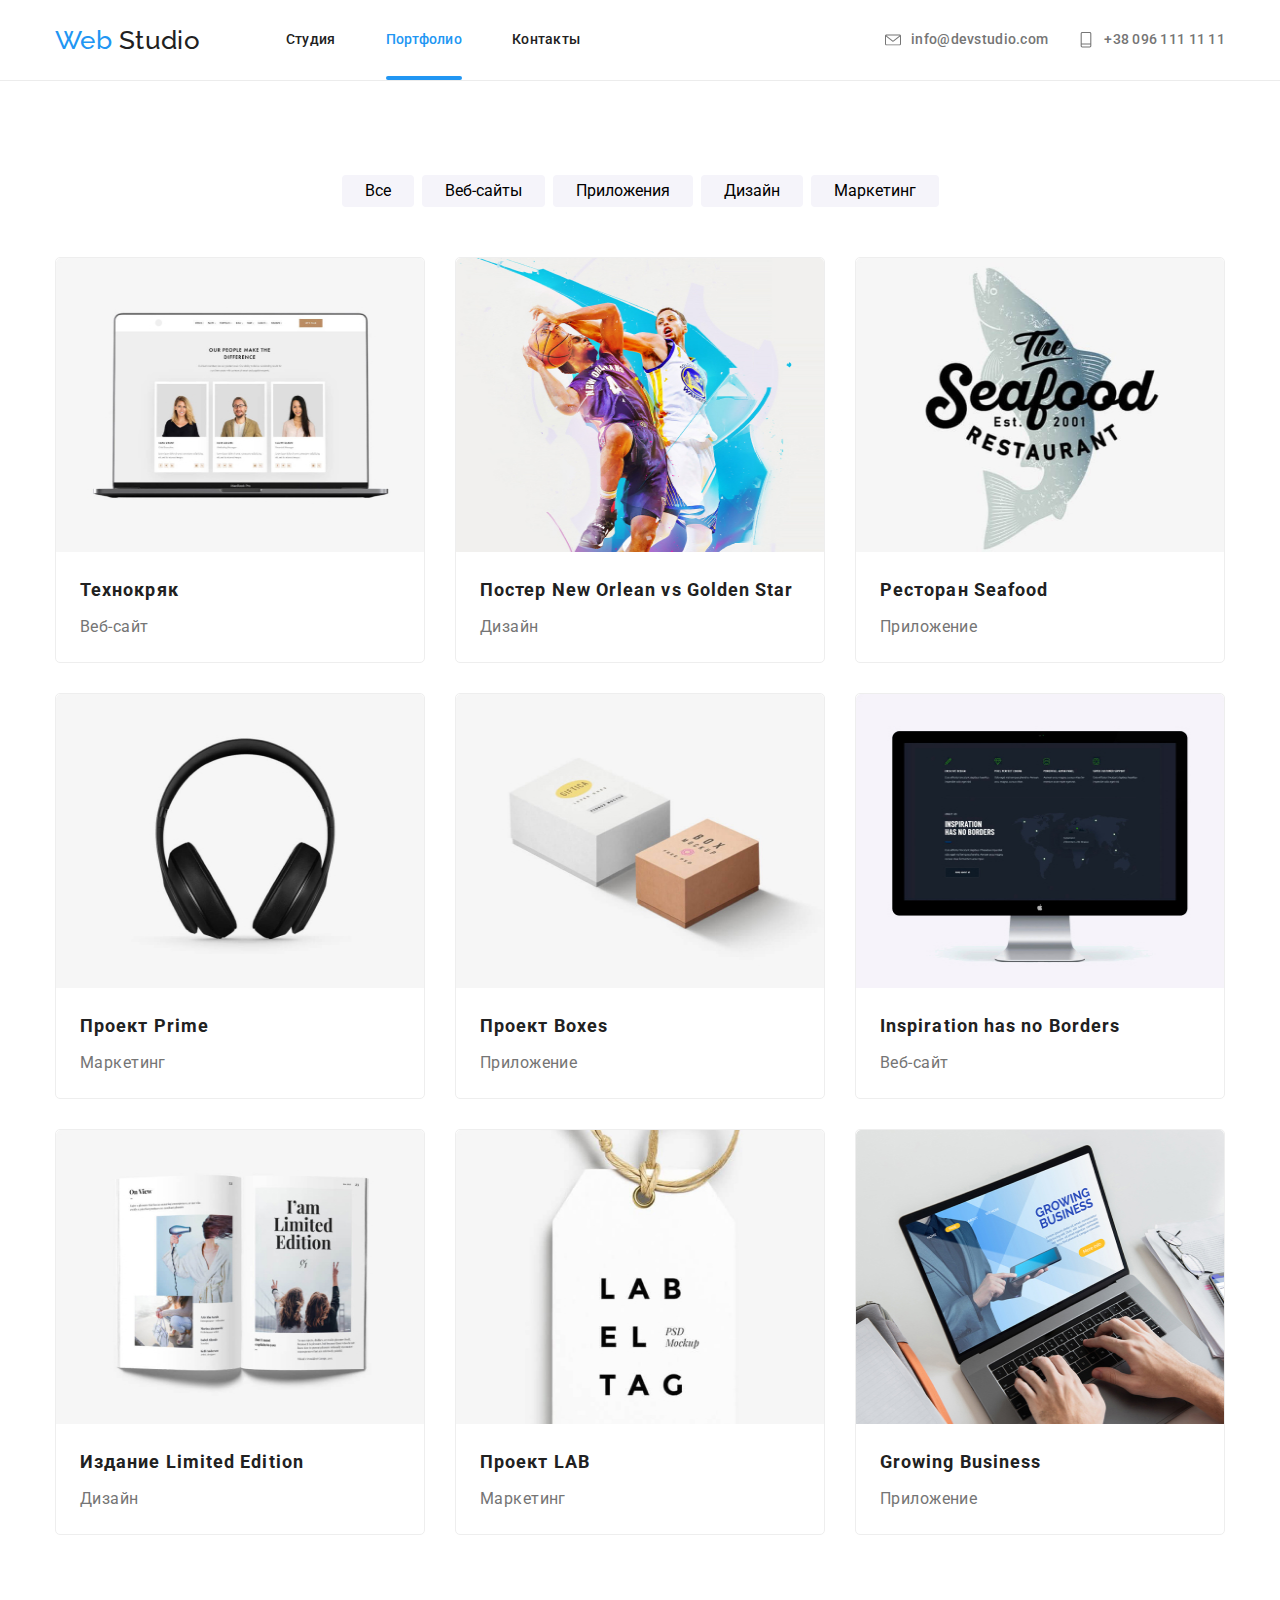
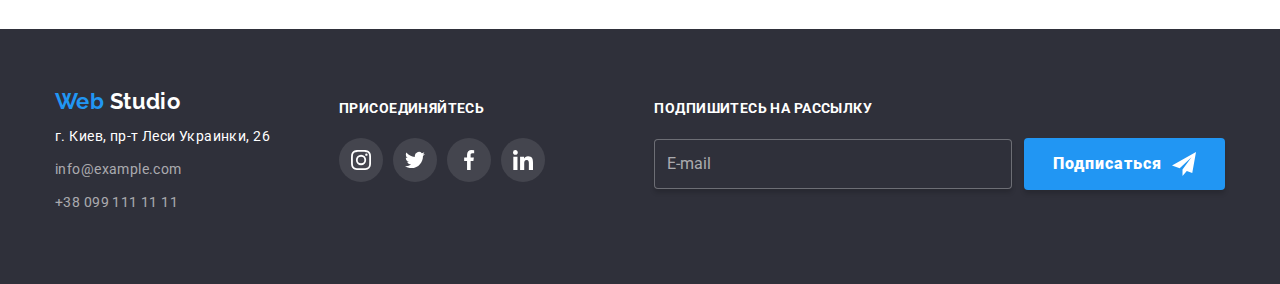
==== portfolio.html @ 7f0374ea "07-08" ====
<!DOCTYPE html>
<html lang="ru">
  <head>
    <meta charset="UTF-8" />
    <meta name="viewport" content="width=device-width, initial-scale=1.0" />
    <title>Web Studio</title>
    <link
      href="https://fonts.googleapis.com/css2?family=Raleway:wght@700&family=Roboto:wght@400;500;700;900&display=swap"
      rel="stylesheet"
    />
    <link rel="stylesheet" href="./css/main.min.css"/>
  </head>
  <body>
    <!-- Шапка сайта -->
    <header>
      <nav class="container main-nav">
        <a class="title-nav" href="./index.html"> <span>Web</span> Studio </a>

        <ul class="site-nav list">
          <li class="item">
            <a href="./index.html">Студия</a>
          </li>
          <li class="item">
            <a class="current" href="./portfolio.html">Портфолио</a>
          </li>
          <li class="item"><a href="">Контакты</a></li>
        </ul>
        <ul class="adres-nav list">
          <li class="item">
            <a class="img-adres-nav" href="mailto:info@devstudio.com">
              <svg class="icon-adres-nav" width="16" height="16">
                <use xlink:href="./images/sprite.svg#envelope" />
              </svg>
              info@devstudio.com
            </a>
          </li>
          <li class="item">
            <a class="img-adres-nav" href="tel:+380961111111">
              <svg class="icon-adres-nav" width="16" height="16" >
                <use xlink:href="./images/sprite.svg#phone" />
              </svg>
              +38 096 111 11 11
            </a>
          </li>
        </ul>
      </nav>
    </header>
    <main>
      <!-- Меню -->
      <section>
        <ul class="menu list container">
          <li class="item"><button type="button">Все</button></li>
          <li class="item"><button type="button">Веб-сайты</button></li>
          <li class="item"><button type="button">Приложения</button></li>
          <li class="item"><button type="button">Дизайн</button></li>
          <li class="item"><button type="button">Маркетинг</button></li>
        </ul>
        <!-- Проекти -->
        <ul class="project list container">
          <li class="item">
            <a href="">
              <div class="card-img">
                <img
                src="./images/portfolio-img/techtocrack.jpg"
                alt="Ноутбк с веб страницей"
                width="370"
                height="294"
              />
                <p class="card-img-text">
                  Технокряк это современная площадка распространения коронавируса. Компании используют эту платформу для цифрового
                  шпионажа и атак на защищённые сервера конкурентов.
                </p>
              </div>
              <div class="card-content">
                <h3>Технокряк</h3>
                <p class="type-card">Веб-сайт</p>
                
              </div>
            </a>
          </li>
          <li class="item">
            <a href="">
              <div class="card-img">
                <img
                src="./images/portfolio-img/bask.jpg"
                alt="Баскетболисты"
                width="370"
                height="294"
              />
                <p class="card-img-text">
                  Технокряк это современная площадка распространения коронавируса. Компании используют эту платформу для цифрового
                  шпионажа и атак на защищённые сервера конкурентов.
                </p>
              </div>
              <div class="card-content">
                <h3>Постер New Orlean vs Golden Star</h3>
                <p class="type-card">Дизайн</p>
                
              </div>
            </a>
          </li>
          <li class="item">
            <a href="">
              <div class="card-img">
                <img
                src="./images/portfolio-img/restoran.jpg"
                alt="Логотип ресторана сиафуд"
                width="370"
                height="294"
              />
              <p class="card-img-text">
                Технокряк это современная площадка распространения коронавируса. Компании используют эту платформу для цифрового
                шпионажа и атак на защищённые сервера конкурентов.
              </p>
              </div>
              <div class="card-content">
                <h3>Ресторан Seafood</h3>
                <p class="type-card">Приложение</p>
              </div>
            </a>
          </li>
          <li class="item">
            <a href="">
              <div class="card-img">
                <img
                src="./images/portfolio-img/headphones.jpg"
                alt="Наушники"
                width="370"
                height="294"
              />
              <p class="card-img-text">
                Технокряк это современная площадка распространения коронавируса. Компании используют эту платформу для цифрового
                шпионажа и атак на защищённые сервера конкурентов.
              </p>
              </div>
              <div class="card-content">
                <h3>Проект Prime</h3>
                <p class="type-card">Маркетинг</p>
                
              </div>
            </a>
          </li>
          <li class="item">
            <a href="">
              <div class="card-img">
                <img
                src="./images/portfolio-img/boxes.jpg"
                alt="Коробки"
                width="370"
                height="294"
              />
              <p class="card-img-text">
                Технокряк это современная площадка распространения коронавируса. Компании используют эту платформу для цифрового
                шпионажа и атак на защищённые сервера конкурентов.
              </p>
              </div>
              <div class="card-content">
                <h3>Проект Boxes</h3>
                <p class="type-card">Приложение</p>
                
              </div>
            </a>
          </li>
          <li class="item">
            <a href="">
              <div class="card-img">
                <img
                src="./images/portfolio-img/inspiration.jpg"
                alt="Монитор с сайтом"
                width="370"
                height="294"
              />
              <p class="card-img-text">
                Технокряк это современная площадка распространения коронавируса. Компании используют эту платформу для цифрового
                шпионажа и атак на защищённые сервера конкурентов.
              </p>
              </div>
              <div>
                <h3>Inspiration has no Borders</h3>
                <p class="type-card">Веб-сайт</p>
                
              </div>
            </a>
          </li>
          <li class="item">
            <a href="">
              <div class="card-img">
                <img
                src="./images/portfolio-img/limited.jpg"
                alt="Журнал"
                width="370"
                height="294"
              />
              <p class="card-img-text">
                Технокряк это современная площадка распространения коронавируса. Компании используют эту платформу для цифрового
                шпионажа и атак на защищённые сервера конкурентов.
              </p>
            </div>
              <div class="card-content">
                <h3>Издание Limited Edition</h3>
                <p class="type-card">Дизайн</p>
                
              </div>
            </a>
          </li>
          <li class="item">
            <a href="">
              <div class="card-img">
                <img
                src="./images/portfolio-img/lab.jpg"
                alt="Бирка"
                width="370"
                height="294"
              />
              <p class="card-img-text">
                Технокряк это современная площадка распространения коронавируса. Компании используют эту платформу для цифрового
                шпионажа и атак на защищённые сервера конкурентов.
              </p>
              </div>
              <div class="card-content">
                <h3>Проект LAB</h3>
                <p class="type-card">Маркетинг</p>
                
              </div>
            </a>
          </li>
          <li class="item">
            <a href="">
              <div class="card-img">
                <img
                src="./images/portfolio-img/growing.jpg"
                alt="Ноутбк"
                width="370"
                height="294"
              />
              <p class="card-img-text">
                Технокряк это современная площадка распространения коронавируса. Компании используют эту платформу для цифрового
                шпионажа и атак на защищённые сервера конкурентов.
              </p>
              </div>
              <div class="card-content">
                <h3>Growing Business</h3>
                <p class="type-card">Приложение</p>
                
              </div>
            </a>
          </li>
        </ul>
      </section>
    </main>
    <!-- Футер -->
    <footer>
      <div class="logo-adress-main container">
        <!-- Адрес -->
        <div class="logo-adress">
          <a class="title-footer" href="./index.html">
            <span class="web">Web</span> Studio
          </a>
          <address>
            <span class="city"> г. Киев, пр-т Леси Украинки, 26 </span> <br />
            <a class="mail" href="mailto:info@example.com">info@example.com</a>
            <br />
            <a href="tel:+380991111111">+38 099 111 11 11</a>
          </address>
        </div>
        <!-- Присоединяйтесь -->
        <div class="connect">
          <b>Присоединяйтесь</b>
          <ul class="join list">
            <li class="item-link">
              <a class="img-join" href="">
                <svg class="icon-join">
                  <use xlink:href="./images/sprite.svg#instagram2" />
                </svg>
              </a>
            </li>
            <li class="item-link">
              <a class="img-join" href="">
                <svg class="icon-join">
                  <use xlink:href="./images/sprite.svg#twitter2" />
                </svg>
              </a>
            </li>
            <li class="item-link">
              <a class="img-join" href="">
                <svg class="icon-join">
                  <use xlink:href="./images/sprite.svg#facebook2" />
                </svg>
              </a>
            </li>
            <li class="item-link">
              <a class="img-join" href="">
                <svg class="icon-join">
                  <use xlink:href="./images/sprite.svg#linkedin2" />
                </svg>
              </a>
            </li>
          </ul>
        </div>
        <!-- Подписаться -->
        <div class="subscribe">
          <b>Подпишитесь на рассылку</b>
          <div class="sub-input">
            <form>
              <input type="email" placeholder="E-mail" />
            </form>
            <button class="button" type="submit">
              Подписаться
              <svg class="icon-send" width="24" height="24"> 
                <use xlink:href="./images/sprite.svg#iconsend" />
              </svg>
            </button>
          </div>
        </div>
      </div>
    </footer>
  </body>
</html>
---- css/main.min.css ----
/*! modern-normalize v0.6.0 | MIT License | https://github.com/sindresorhus/modern-normalize */*,*::before,*::after{-webkit-box-sizing:border-box;box-sizing:border-box}:root{-moz-tab-size:4;-o-tab-size:4;tab-size:4}html{line-height:1.15;-webkit-text-size-adjust:100%}body{margin:0}body{font-family:system-ui,-apple-system,"Segoe UI",Roboto,Helvetica,Arial,sans-serif,"Apple Color Emoji","Segoe UI Emoji"}hr{height:0}abbr[title]{-webkit-text-decoration:underline dotted;text-decoration:underline dotted}b,strong{font-weight:bolder}code,kbd,samp,pre{font-family:SFMono-Regular, Consolas, "Liberation Mono", Menlo, monospace;font-size:1em}small{font-size:80%}sub,sup{font-size:75%;line-height:0;position:relative;vertical-align:baseline}sub{bottom:-0.25em}sup{top:-0.5em}button,input,optgroup,select,textarea{font-family:inherit;font-size:100%;line-height:1.15;margin:0}button,select{text-transform:none}button,[type="button"],[type="reset"],[type="submit"]{-webkit-appearance:button}button::-moz-focus-inner,[type="button"]::-moz-focus-inner,[type="reset"]::-moz-focus-inner,[type="submit"]::-moz-focus-inner{border-style:none;padding:0}button:-moz-focusring,[type="button"]:-moz-focusring,[type="reset"]:-moz-focusring,[type="submit"]:-moz-focusring{outline:1px dotted ButtonText}fieldset{padding:0.35em 0.75em 0.625em}legend{padding:0}progress{vertical-align:baseline}[type="number"]::-webkit-inner-spin-button,[type="number"]::-webkit-outer-spin-button{height:auto}[type="search"]{-webkit-appearance:textfield;outline-offset:-2px}[type="search"]::-webkit-search-decoration{-webkit-appearance:none}::-webkit-file-upload-button{-webkit-appearance:button;font:inherit}summary{display:list-item}html{-webkit-box-sizing:border-box;box-sizing:border-box}*,*::before,*::after{-webkit-box-sizing:inherit;box-sizing:inherit}:root{--svg4: #afb1b8;--color4: currentColor;--color5: currentColor}body{color:#757575;background-color:#fff;font-family:'Roboto', sans-serif;font-weight:normal;font-size:14px;line-height:1.14;letter-spacing:0.03em}a{text-decoration:none}.list{padding:0;margin:0;list-style:none}.current{color:#2196f3}.current::after{content:"";position:absolute;bottom:0;left:0;width:100%;height:4px;border-radius:2px;background-color:#2196f3}.container{margin-left:auto;margin-right:auto;width:1200px;padding-left:15px;padding-right:15px}header{background-color:#fff;font-weight:500;letter-spacing:0.02em;border-bottom:1px solid #ececec}.site-nav{display:-webkit-box;display:-ms-flexbox;display:flex}.site-nav .item{position:relative;padding-top:32px;padding-bottom:32px}.site-nav .item+.item{margin-left:50px}.site-nav a:hover,.site-nav a:focus{color:#2196f3}.adres-nav{display:-webkit-box;display:-ms-flexbox;display:flex;margin-left:auto}.adres-nav .item+.item{margin-left:30px}.adres-nav a{color:#757575}.adres-nav a:hover,.adres-nav a:focus{color:#2196f3}.img-adres-nav{display:-webkit-box;display:-ms-flexbox;display:flex;-webkit-box-pack:center;-ms-flex-pack:center;justify-content:center;-webkit-box-align:center;-ms-flex-align:center;align-items:center}.icon-adres-nav{margin-right:10px}.title-nav{margin-right:86px;font-family:Raleway;font-size:26px;line-height:1.19}.main-nav{display:-webkit-box;display:-ms-flexbox;display:flex;-webkit-box-align:center;-ms-flex-align:center;align-items:center}nav a{color:#212121;-webkit-transition:color 250ms cubic-bezier(0.4, 0, 0.2, 1);transition:color 250ms cubic-bezier(0.4, 0, 0.2, 1)}nav span{color:#2196f3}.hero{-webkit-box-align:center;-ms-flex-align:center;align-items:center;text-align:center;padding-top:200px;padding-bottom:200px;max-width:1600px;background-color:#757575;background-image:-webkit-gradient(linear, left top, right top, from(rgba(47,48,58,0.8)), to(rgba(47,48,58,0.8))),url(../images/studio-img/header.jpg);background-image:linear-gradient(to right, rgba(47,48,58,0.8), rgba(47,48,58,0.8)),url(../images/studio-img/header.jpg);background-repeat:no-repeat;background-position:center;background-size:cover;margin-left:auto;margin-right:auto}.hero h1{color:#fff;font-weight:900;font-size:44px;line-height:1.36;text-align:center;letter-spacing:0.06em;text-transform:uppercase;margin-top:0;margin-bottom:46px}.btn{display:inline-block;min-width:200px;height:50px;color:#fff;background-color:#2196f3;font-weight:bold;font-size:16px;line-height:1.87;letter-spacing:0.06em;-webkit-box-shadow:0px 4px 4px rgba(0,0,0,0.15);box-shadow:0px 4px 4px rgba(0,0,0,0.15);border-radius:4px;border:0}.button{margin-left:12px;display:inline-block;padding:10px 28px;border:1px solid transparent;border-radius:4px;-webkit-box-shadow:0px 4px 4px rgba(0,0,0,0.15);box-shadow:0px 4px 4px rgba(0,0,0,0.15);min-width:200px;text-align:center;color:#fff;background-color:#2196f3;font-weight:900;font-size:16px;line-height:1.87;display:-webkit-box;display:-ms-flexbox;display:flex;-webkit-box-align:center;-ms-flex-align:center;align-items:center;text-align:center;letter-spacing:0.06em}.icon-send{width:24px;height:30px;display:-webkit-box;display:-ms-flexbox;display:flex;-webkit-box-align:center;-ms-flex-align:center;align-items:center;margin-left:10px}.function{display:-webkit-box;display:-ms-flexbox;display:flex;-webkit-box-align:center;-ms-flex-align:center;align-items:center;padding-top:94px;padding-bottom:94px;border-bottom:1px solid #ececec}.function .item+.item{margin-left:30px}.function div{margin-bottom:30px;background-color:#f5f4fa;border-radius:4px}.function h3{margin:0 0 10px;color:#212121;font-weight:bold;text-transform:uppercase}.function p{margin:0;color:#757575;line-height:1.71}.img-function{display:-webkit-box;display:-ms-flexbox;display:flex;-webkit-box-align:center;-ms-flex-align:center;align-items:center;-webkit-box-pack:center;-ms-flex-pack:center;justify-content:center;width:270px;height:120px}.backdrop{position:fixed;z-index:2;top:0;left:0;width:100%;height:100%;background-color:rgba(0,0,0,0.2);opacity:1;-webkit-transition:opacity 250ms cubic-bezier(0.4, 0, 0.2, 1);transition:opacity 250ms cubic-bezier(0.4, 0, 0.2, 1)}.backdrop.is-hidden{opacity:0;pointer-events:none}.backdrop.is-hidden .modal{-webkit-transform:translate(-50%, -50%) scale(1.1);transform:translate(-50%, -50%) scale(1.1)}.modal{position:absolute;top:50%;left:50%;min-width:528px;min-height:581px;padding:40px;-webkit-box-shadow:0px 2px 1px rgba(0,0,0,0.2),0px 1px 1px rgba(0,0,0,0.14),0px 1px 3px rgba(0,0,0,0.12);box-shadow:0px 2px 1px rgba(0,0,0,0.2),0px 1px 1px rgba(0,0,0,0.14),0px 1px 3px rgba(0,0,0,0.12);border-radius:4px;background-color:#fff;-webkit-transform:translate(-50%, -50%) scale(1);transform:translate(-50%, -50%) scale(1);-webkit-transition:-webkit-transform 250ms cubic-bezier(0.4, 0, 0.2, 1);transition:-webkit-transform 250ms cubic-bezier(0.4, 0, 0.2, 1);transition:transform 250ms cubic-bezier(0.4, 0, 0.2, 1);transition:transform 250ms cubic-bezier(0.4, 0, 0.2, 1), -webkit-transform 250ms cubic-bezier(0.4, 0, 0.2, 1)}.modal-close{display:-webkit-box;display:-ms-flexbox;display:flex;-webkit-box-align:center;-ms-flex-align:center;align-items:center;-webkit-box-pack:center;-ms-flex-pack:center;justify-content:center;position:absolute;right:8px;top:8px;z-index:3;width:30px;height:30px;background-color:#fff;border-radius:50%;border:1px solid rgba(0,0,0,0.1);-webkit-box-sizing:border-box;box-sizing:border-box;-webkit-transition:fill 250ms cubic-bezier(0.4, 0, 0.2, 1);transition:fill 250ms cubic-bezier(0.4, 0, 0.2, 1)}.modal-close:hover,.modal-close:focus{fill:#2196f3}.modal b{display:inline-block;color:#212121;font-size:20px;line-height:1.15;letter-spacing:0.03em;padding-bottom:30px}.form-field{position:relative}.form-field input{width:100%;height:40px;padding-left:42px;margin-bottom:28px;color:#212121;border:1px solid rgba(33,33,33,0.2);-webkit-box-sizing:border-box;box-sizing:border-box;border-radius:4px}.form-label{left:42px}.form-label-textarea{left:16px}.form-label,.form-label-textarea{position:absolute;top:20px;-webkit-transform:translateY(-50%);transform:translateY(-50%);font-size:14px;line-height:1.14;letter-spacing:0.01em;color:#757575;-webkit-transition:left 250ms cubic-bezier(0.4, 0, 0.2, 1),color 250ms cubic-bezier(0.4, 0, 0.2, 1),-webkit-transform 250ms cubic-bezier(0.4, 0, 0.2, 1);transition:left 250ms cubic-bezier(0.4, 0, 0.2, 1),color 250ms cubic-bezier(0.4, 0, 0.2, 1),-webkit-transform 250ms cubic-bezier(0.4, 0, 0.2, 1);transition:transform 250ms cubic-bezier(0.4, 0, 0.2, 1),left 250ms cubic-bezier(0.4, 0, 0.2, 1),color 250ms cubic-bezier(0.4, 0, 0.2, 1);transition:transform 250ms cubic-bezier(0.4, 0, 0.2, 1),left 250ms cubic-bezier(0.4, 0, 0.2, 1),color 250ms cubic-bezier(0.4, 0, 0.2, 1),-webkit-transform 250ms cubic-bezier(0.4, 0, 0.2, 1)}.comment{width:100%;min-height:120px;border:1px solid rgba(33,33,33,0.2);-webkit-box-sizing:border-box;box-sizing:border-box;border-radius:4px;padding:12px 16px;margin-bottom:20px;resize:none}.img-modal{position:absolute;top:11px;left:16px}.form-field:focus-within .icon-modal{fill:#2196f3}.form-field input:not(:placeholder-shown)+.form-label,.form-field:focus-within .form-label,.form-field:focus-within .form-label-textarea{-webkit-transform:translateY(-40px);transform:translateY(-40px);left:16px;color:#2196f3}textarea:not(:placeholder-shown)+.form-label-textarea{-webkit-transform:translateY(-40px);transform:translateY(-40px);left:16px;color:#2196f3}.policy{margin-bottom:30px;color:#757575;font-size:14px;line-height:1.71;letter-spacing:0.03em;display:-webkit-box;display:-ms-flexbox;display:flex;-webkit-box-align:center;-ms-flex-align:center;align-items:center;-webkit-box-pack:center;-ms-flex-pack:center;justify-content:center}.policy a{display:inline-block;color:#2196f3;text-decoration:underline}.checkbox{position:absolute;width:1px;height:1px;margin:-1px;border:0;padding:0;clip:rect(0 0 0 0);overflow:hidden}.checkbox:checked ~ .img-check{-webkit-transform:scale(1.1);transform:scale(1.1);background-color:#2196f3;background-origin:border-box;background-image:url(../images/icon-check.svg);background-size:contain;background-origin:border-box;border-color:transparent}.img-check{display:inline-block;width:15px;height:15px;margin-right:8px;border:2px solid #212121;border-radius:2px;-webkit-transition:-webkit-transform 250ms cubic-bezier(0.4, 0, 0.2, 1);transition:-webkit-transform 250ms cubic-bezier(0.4, 0, 0.2, 1);transition:transform 250ms cubic-bezier(0.4, 0, 0.2, 1);transition:transform 250ms cubic-bezier(0.4, 0, 0.2, 1), -webkit-transform 250ms cubic-bezier(0.4, 0, 0.2, 1)}.propose{display:-webkit-box;display:-ms-flexbox;display:flex}.propose .item+.item{margin-left:30px}.propose a{position:relative}.propose img,.propose a{display:block}.propose-main{padding-bottom:94px;padding-top:94px}.propose-main h2{margin-top:0px;margin-bottom:50px;color:#212121;font-weight:bold;font-size:36px;line-height:1.17;text-align:center}.propose-main h3{margin:0;position:absolute;left:0;bottom:0;width:100%;padding:27px;color:#fff;background-color:rgba(47,48,58,0.8);font-weight:bold;text-align:center;text-transform:uppercase;border-radius:0px 0px 4px 4px}.us{display:-webkit-box;display:-ms-flexbox;display:flex}.us .item{width:270px;overflow:hidden;background-color:#fff;-webkit-box-shadow:0px 2px 1px rgba(0,0,0,0.2),0px 1px 1px rgba(0,0,0,0.14),0px 1px 3px rgba(0,0,0,0.12);box-shadow:0px 2px 1px rgba(0,0,0,0.2),0px 1px 1px rgba(0,0,0,0.14),0px 1px 3px rgba(0,0,0,0.12);border-radius:4px}.us .item+.item{margin-left:30px}.us .social{padding-bottom:24px}.team{padding-top:94px;padding-bottom:94px;background-color:#f5f4fa}.team img{display:block}.team h2{margin-top:0;margin-bottom:50px;color:#212121;font-weight:bold;font-size:36px;line-height:1.17;text-align:center}.team h3{margin:0;padding-top:30px;padding-bottom:10px;color:#212121;font-weight:500;font-size:16px;line-height:1.19;text-align:center}.team p{margin:0;padding-bottom:16px;color:#757575;font-size:16px;line-height:1.19;text-align:center}.social{display:-webkit-box;display:-ms-flexbox;display:flex;-webkit-box-pack:center;-ms-flex-pack:center;justify-content:center}.social .item-link+.item-link{margin-left:10px}.img-social{display:-webkit-box;display:-ms-flexbox;display:flex;-webkit-box-align:center;-ms-flex-align:center;align-items:center;-webkit-box-pack:center;-ms-flex-pack:center;justify-content:center;width:44px;height:44px;color:var(--svg4);border-radius:50%;-webkit-transition:background-color 250ms cubic-bezier(0.4, 0, 0.2, 1),color 250ms cubic-bezier(0.4, 0, 0.2, 1);transition:background-color 250ms cubic-bezier(0.4, 0, 0.2, 1),color 250ms cubic-bezier(0.4, 0, 0.2, 1)}.img-social:hover,.img-social:focus{background-color:#2196f3;color:#fff}.icon-social{width:20px;height:20px}.client{display:-webkit-box;display:-ms-flexbox;display:flex;-webkit-box-pack:center;-ms-flex-pack:center;justify-content:center}.client .item+.item{margin-left:30px}.img-client{display:-webkit-box;display:-ms-flexbox;display:flex;-webkit-box-align:center;-ms-flex-align:center;align-items:center;-webkit-box-pack:center;-ms-flex-pack:center;justify-content:center;width:170px;height:90px;color:var(--svg4);border:1px solid #afb1b8;border-radius:4px;-webkit-transition:border 250ms cubic-bezier(0.4, 0, 0.2, 1),color 250ms cubic-bezier(0.4, 0, 0.2, 1);transition:border 250ms cubic-bezier(0.4, 0, 0.2, 1),color 250ms cubic-bezier(0.4, 0, 0.2, 1)}.img-client:hover,.img-client:focus{border:1px solid #2196f3;color:#2196f3}.company{padding-top:94px;padding-bottom:94px;color:#212121;font-weight:bold;font-size:36px;line-height:1.17;text-align:center}.company h2{margin-top:0;margin-bottom:50px}footer{color:#fff;background-color:#2f303a}footer a{color:#fff}footer b{display:inline-block;padding-bottom:21px;font-weight:bold;text-transform:uppercase}.logo-adress{padding:60px 69px 60px 0}.logo-adress-main{display:-webkit-box;display:-ms-flexbox;display:flex}.connect{padding:72px 0px 100px 0px}.title-footer{display:inline-block;padding-bottom:10px;font-family:Raleway;font-weight:bold;font-size:22px;line-height:1.18}.city,.mail{display:inline-block;padding-bottom:9px}.web{color:#2196f3}address{font-family:Roboto;font-style:normal;font-weight:normal;font-size:14px;line-height:1.71;letter-spacing:0.03em}address a{color:rgba(255,255,255,0.6)}.join{display:-webkit-box;display:-ms-flexbox;display:flex}.join .item-link{display:inline-block;width:44px;height:44px}.join .item-link+.item-link{margin-left:10px}.img-join{display:-webkit-box;display:-ms-flexbox;display:flex;-webkit-box-align:center;-ms-flex-align:center;align-items:center;-webkit-box-pack:center;-ms-flex-pack:center;justify-content:center;width:44px;height:44px;border-radius:50%;background-color:rgba(255,255,255,0.1);-webkit-transition:background-color 250ms cubic-bezier(0.4, 0, 0.2, 1);transition:background-color 250ms cubic-bezier(0.4, 0, 0.2, 1)}.img-join:hover,.img-join:focus{background-color:#2196f3}.icon-join{width:20px;height:20px}.subscribe{-webkit-box-align:center;-ms-flex-align:center;align-items:center;margin-left:auto;padding-top:72px;padding-bottom:94px}.subscribe input{background-color:#2f303a;color:rgba(255,255,255,0.6);padding:18px 58px 18px 12px;width:358px;height:50px;border:1px solid rgba(255,255,255,0.3);-webkit-box-sizing:border-box;box-sizing:border-box;-webkit-box-shadow:0px 4px 4px rgba(0,0,0,0.15);box-shadow:0px 4px 4px rgba(0,0,0,0.15);border-radius:4px}.sub-input{display:-webkit-box;display:-ms-flexbox;display:flex;-webkit-box-align:center;-ms-flex-align:center;align-items:center}.sub-input input::-webkit-input-placeholder{font-size:16px;line-height:1.88;color:rgba(255,255,255,0.6)}.sub-input input:-ms-input-placeholder{font-size:16px;line-height:1.88;color:rgba(255,255,255,0.6)}.sub-input input::-ms-input-placeholder{font-size:16px;line-height:1.88;color:rgba(255,255,255,0.6)}.sub-input input::placeholder{font-size:16px;line-height:1.88;color:rgba(255,255,255,0.6)}.menu{-webkit-box-pack:center;-ms-flex-pack:center;justify-content:center;display:-webkit-box;display:-ms-flexbox;display:flex;color:#212121;font-weight:500;font-size:16px;line-height:1.62;text-align:center;padding-top:94px;padding-bottom:50px}.menu .item+.item{margin-left:8px}.menu button{border:1px solid transparent;padding:6px 22px;background-color:#f5f4fa;border-radius:4px;-webkit-transition:background-color 250ms cubic-bezier(0.4, 0, 0.2, 1),color 250ms cubic-bezier(0.4, 0, 0.2, 1),-webkit-box-shadow 250ms cubic-bezier(0.4, 0, 0.2, 1);transition:background-color 250ms cubic-bezier(0.4, 0, 0.2, 1),color 250ms cubic-bezier(0.4, 0, 0.2, 1),-webkit-box-shadow 250ms cubic-bezier(0.4, 0, 0.2, 1);transition:background-color 250ms cubic-bezier(0.4, 0, 0.2, 1),color 250ms cubic-bezier(0.4, 0, 0.2, 1),box-shadow 250ms cubic-bezier(0.4, 0, 0.2, 1);transition:background-color 250ms cubic-bezier(0.4, 0, 0.2, 1),color 250ms cubic-bezier(0.4, 0, 0.2, 1),box-shadow 250ms cubic-bezier(0.4, 0, 0.2, 1),-webkit-box-shadow 250ms cubic-bezier(0.4, 0, 0.2, 1)}.menu button:hover,.menu button:focus{color:#fff;background-color:#2196f3;-webkit-box-shadow:0px 2px 2px rgba(0,0,0,0.12),0px 1px 2px rgba(0,0,0,0.08),0px 3px 1px rgba(0,0,0,0.1);box-shadow:0px 2px 2px rgba(0,0,0,0.12),0px 1px 2px rgba(0,0,0,0.08),0px 3px 1px rgba(0,0,0,0.1)}.project{display:-webkit-box;display:-ms-flexbox;display:flex;-ms-flex-wrap:wrap;flex-wrap:wrap;padding-bottom:94px}.project h3{margin:0;padding:20px 24px 4px;color:#212121;font-weight:bold;font-size:18px;line-height:2;letter-spacing:0.06em}.project .item{display:block;width:370px;margin-right:30px;margin-bottom:30px;background:#fff;border:1px solid #eeeeee;-webkit-box-sizing:border-box;box-sizing:border-box;border-radius:5px;-webkit-transition:-webkit-box-shadow 250ms cubic-bezier(0.4, 0, 0.2, 1);transition:-webkit-box-shadow 250ms cubic-bezier(0.4, 0, 0.2, 1);transition:box-shadow 250ms cubic-bezier(0.4, 0, 0.2, 1);transition:box-shadow 250ms cubic-bezier(0.4, 0, 0.2, 1), -webkit-box-shadow 250ms cubic-bezier(0.4, 0, 0.2, 1)}.project .item:nth-child(3n){margin-right:0}.project .item:nth-last-child(-n+3){margin-bottom:0}.project .item:hover,.project .item:focus{-webkit-box-shadow:1px 4px 6px rgba(0,0,0,0.16),0px 4px 4px rgba(0,0,0,0.06),0px 1px 1px rgba(0,0,0,0.12);box-shadow:1px 4px 6px rgba(0,0,0,0.16),0px 4px 4px rgba(0,0,0,0.06),0px 1px 1px rgba(0,0,0,0.12)}.project a{display:block}.project a:hover .card-img-text,.project a:hover ::before,.project a:focus .card-img-text,.project a:focus ::before{-webkit-transform:translateY(0);transform:translateY(0);opacity:1}.project img{display:block}.card-img{position:relative;border-top-left-radius:5px;border-top-right-radius:5px;overflow:hidden}.card-img::before{display:inline-block;content:"";position:absolute;background-color:rgba(33,150,243,0.9)}.card-content{border-bottom-right-radius:5px;border-bottom-left-radius:5px}.type-card{margin:0;padding:0px 24px 20px;color:#757575;font-size:16px;line-height:1.87}.card-img-text{display:inline-block;position:absolute;font-size:18px;line-height:1.55;letter-spacing:0.03em;color:#fff;padding:63px 24px;margin:0}.card-img::before,.card-img-text{left:0;top:0;width:100%;height:100%;opacity:0;-webkit-transform:translateY(100%);transform:translateY(100%);-webkit-transition:opacity 250ms cubic-bezier(0.4, 0, 0.2, 1),-webkit-transform 250ms cubic-bezier(0.4, 0, 0.2, 1);transition:opacity 250ms cubic-bezier(0.4, 0, 0.2, 1),-webkit-transform 250ms cubic-bezier(0.4, 0, 0.2, 1);transition:transform 250ms cubic-bezier(0.4, 0, 0.2, 1),opacity 250ms cubic-bezier(0.4, 0, 0.2, 1);transition:transform 250ms cubic-bezier(0.4, 0, 0.2, 1),opacity 250ms cubic-bezier(0.4, 0, 0.2, 1),-webkit-transform 250ms cubic-bezier(0.4, 0, 0.2, 1)}
/*# sourceMappingURL=main.min.css.map */
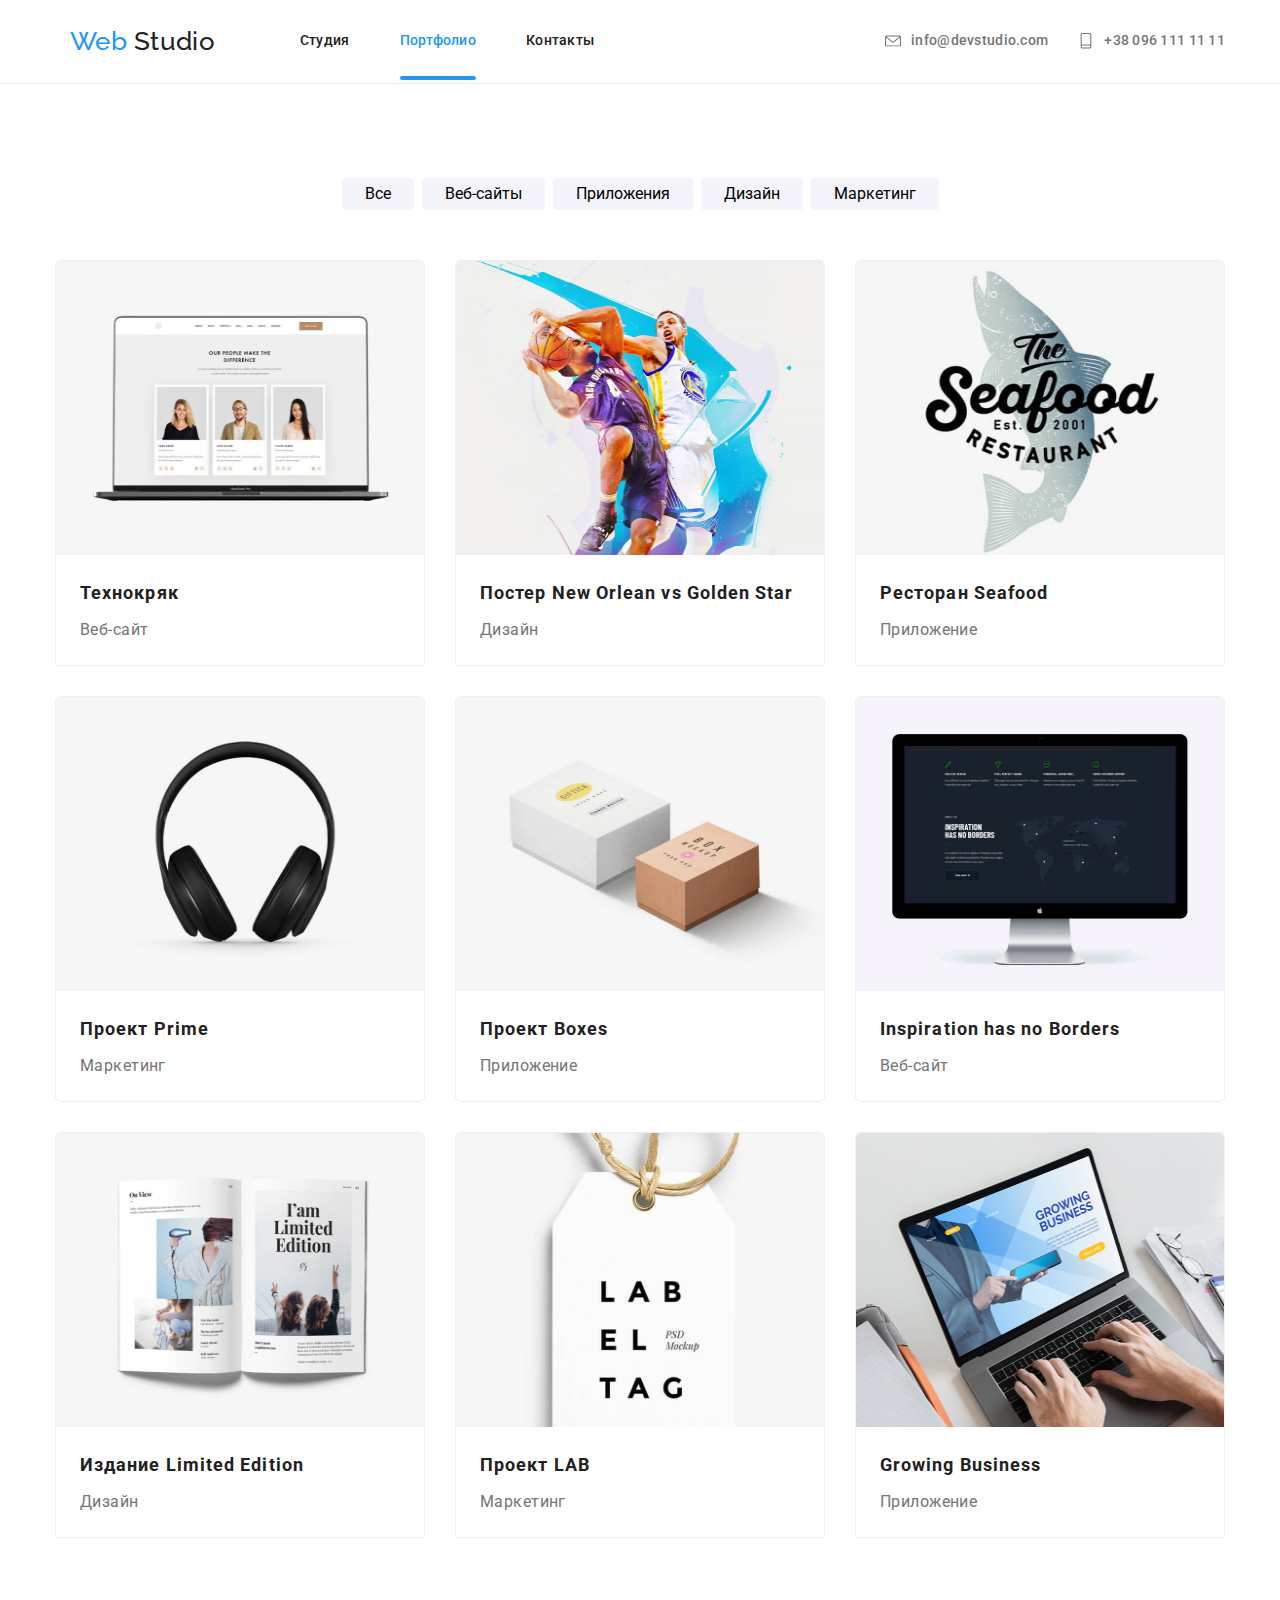
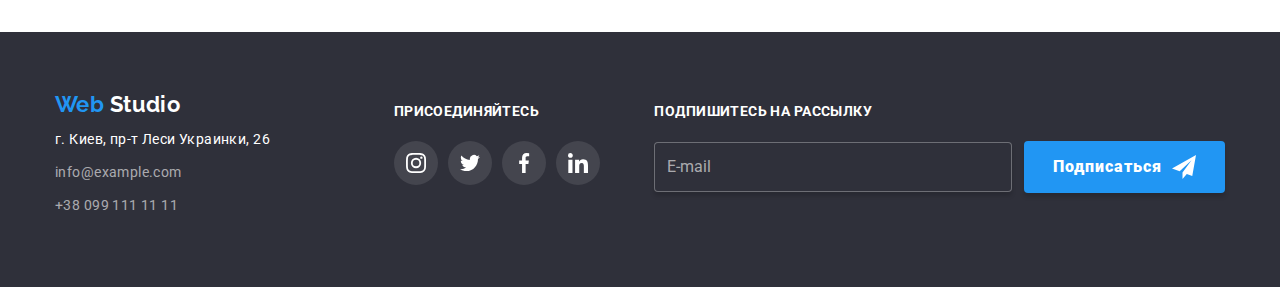
==== commit 0b196386: "90%" ====
--- a/portfolio.html
+++ b/portfolio.html
@@ -16,19 +16,36 @@
       <nav class="container main-nav">
         <a class="title-nav" href="./index.html"> <span>Web</span> Studio </a>
 
+        <button
+        type="button"
+        class="menu-button"
+        aria-expanded="false"
+        aria-controls="menu-container"
+        data-menu-button
+      >
+        <svg
+          width="40"
+          height="40"
+          aria-label="Переключатель мобильного меню"
+        >
+          <use class="icon-cross" href="./images/sprite.svg#close40px"></use>
+          <use class="icon-menu" href="./images/sprite.svg#menu40px"></use>
+        </svg>
+      </button>
+      <div class="menu-container" id="menu-container" data-menu>
         <ul class="site-nav list">
           <li class="item">
             <a href="./index.html">Студия</a>
           </li>
           <li class="item">
-            <a class="current" href="./portfolio.html">Портфолио</a>
-          </li>
+            <a class="current" href="./portfolio.html">Портфолио</a></li>
           <li class="item"><a href="">Контакты</a></li>
         </ul>
+
         <ul class="adres-nav list">
           <li class="item">
             <a class="img-adres-nav" href="mailto:info@devstudio.com">
-              <svg class="icon-adres-nav" width="16" height="16">
+              <svg class="icon-adres-nav" width="16" height="16" >
                 <use xlink:href="./images/sprite.svg#envelope" />
               </svg>
               info@devstudio.com
@@ -43,6 +60,7 @@
             </a>
           </li>
         </ul>
+      </div>
       </nav>
     </header>
     <main>
@@ -314,5 +332,6 @@
         </div>
       </div>
     </footer>
+    <script src="./js/menu.js"></script>
   </body>
 </html>
--- a/css/main.min.css
+++ b/css/main.min.css
@@ -1,2 +1,2 @@
-/*! modern-normalize v0.6.0 | MIT License | https://github.com/sindresorhus/modern-normalize */*,*::before,*::after{-webkit-box-sizing:border-box;box-sizing:border-box}:root{-moz-tab-size:4;-o-tab-size:4;tab-size:4}html{line-height:1.15;-webkit-text-size-adjust:100%}body{margin:0}body{font-family:system-ui,-apple-system,"Segoe UI",Roboto,Helvetica,Arial,sans-serif,"Apple Color Emoji","Segoe UI Emoji"}hr{height:0}abbr[title]{-webkit-text-decoration:underline dotted;text-decoration:underline dotted}b,strong{font-weight:bolder}code,kbd,samp,pre{font-family:SFMono-Regular, Consolas, "Liberation Mono", Menlo, monospace;font-size:1em}small{font-size:80%}sub,sup{font-size:75%;line-height:0;position:relative;vertical-align:baseline}sub{bottom:-0.25em}sup{top:-0.5em}button,input,optgroup,select,textarea{font-family:inherit;font-size:100%;line-height:1.15;margin:0}button,select{text-transform:none}button,[type="button"],[type="reset"],[type="submit"]{-webkit-appearance:button}button::-moz-focus-inner,[type="button"]::-moz-focus-inner,[type="reset"]::-moz-focus-inner,[type="submit"]::-moz-focus-inner{border-style:none;padding:0}button:-moz-focusring,[type="button"]:-moz-focusring,[type="reset"]:-moz-focusring,[type="submit"]:-moz-focusring{outline:1px dotted ButtonText}fieldset{padding:0.35em 0.75em 0.625em}legend{padding:0}progress{vertical-align:baseline}[type="number"]::-webkit-inner-spin-button,[type="number"]::-webkit-outer-spin-button{height:auto}[type="search"]{-webkit-appearance:textfield;outline-offset:-2px}[type="search"]::-webkit-search-decoration{-webkit-appearance:none}::-webkit-file-upload-button{-webkit-appearance:button;font:inherit}summary{display:list-item}html{-webkit-box-sizing:border-box;box-sizing:border-box}*,*::before,*::after{-webkit-box-sizing:inherit;box-sizing:inherit}:root{--svg4: #afb1b8;--color4: currentColor;--color5: currentColor}body{color:#757575;background-color:#fff;font-family:'Roboto', sans-serif;font-weight:normal;font-size:14px;line-height:1.14;letter-spacing:0.03em}a{text-decoration:none}.list{padding:0;margin:0;list-style:none}.current{color:#2196f3}.current::after{content:"";position:absolute;bottom:0;left:0;width:100%;height:4px;border-radius:2px;background-color:#2196f3}.container{margin-left:auto;margin-right:auto;width:1200px;padding-left:15px;padding-right:15px}header{background-color:#fff;font-weight:500;letter-spacing:0.02em;border-bottom:1px solid #ececec}.site-nav{display:-webkit-box;display:-ms-flexbox;display:flex}.site-nav .item{position:relative;padding-top:32px;padding-bottom:32px}.site-nav .item+.item{margin-left:50px}.site-nav a:hover,.site-nav a:focus{color:#2196f3}.adres-nav{display:-webkit-box;display:-ms-flexbox;display:flex;margin-left:auto}.adres-nav .item+.item{margin-left:30px}.adres-nav a{color:#757575}.adres-nav a:hover,.adres-nav a:focus{color:#2196f3}.img-adres-nav{display:-webkit-box;display:-ms-flexbox;display:flex;-webkit-box-pack:center;-ms-flex-pack:center;justify-content:center;-webkit-box-align:center;-ms-flex-align:center;align-items:center}.icon-adres-nav{margin-right:10px}.title-nav{margin-right:86px;font-family:Raleway;font-size:26px;line-height:1.19}.main-nav{display:-webkit-box;display:-ms-flexbox;display:flex;-webkit-box-align:center;-ms-flex-align:center;align-items:center}nav a{color:#212121;-webkit-transition:color 250ms cubic-bezier(0.4, 0, 0.2, 1);transition:color 250ms cubic-bezier(0.4, 0, 0.2, 1)}nav span{color:#2196f3}.hero{-webkit-box-align:center;-ms-flex-align:center;align-items:center;text-align:center;padding-top:200px;padding-bottom:200px;max-width:1600px;background-color:#757575;background-image:-webkit-gradient(linear, left top, right top, from(rgba(47,48,58,0.8)), to(rgba(47,48,58,0.8))),url(../images/studio-img/header.jpg);background-image:linear-gradient(to right, rgba(47,48,58,0.8), rgba(47,48,58,0.8)),url(../images/studio-img/header.jpg);background-repeat:no-repeat;background-position:center;background-size:cover;margin-left:auto;margin-right:auto}.hero h1{color:#fff;font-weight:900;font-size:44px;line-height:1.36;text-align:center;letter-spacing:0.06em;text-transform:uppercase;margin-top:0;margin-bottom:46px}.btn{display:inline-block;min-width:200px;height:50px;color:#fff;background-color:#2196f3;font-weight:bold;font-size:16px;line-height:1.87;letter-spacing:0.06em;-webkit-box-shadow:0px 4px 4px rgba(0,0,0,0.15);box-shadow:0px 4px 4px rgba(0,0,0,0.15);border-radius:4px;border:0}.button{margin-left:12px;display:inline-block;padding:10px 28px;border:1px solid transparent;border-radius:4px;-webkit-box-shadow:0px 4px 4px rgba(0,0,0,0.15);box-shadow:0px 4px 4px rgba(0,0,0,0.15);min-width:200px;text-align:center;color:#fff;background-color:#2196f3;font-weight:900;font-size:16px;line-height:1.87;display:-webkit-box;display:-ms-flexbox;display:flex;-webkit-box-align:center;-ms-flex-align:center;align-items:center;text-align:center;letter-spacing:0.06em}.icon-send{width:24px;height:30px;display:-webkit-box;display:-ms-flexbox;display:flex;-webkit-box-align:center;-ms-flex-align:center;align-items:center;margin-left:10px}.function{display:-webkit-box;display:-ms-flexbox;display:flex;-webkit-box-align:center;-ms-flex-align:center;align-items:center;padding-top:94px;padding-bottom:94px;border-bottom:1px solid #ececec}.function .item+.item{margin-left:30px}.function div{margin-bottom:30px;background-color:#f5f4fa;border-radius:4px}.function h3{margin:0 0 10px;color:#212121;font-weight:bold;text-transform:uppercase}.function p{margin:0;color:#757575;line-height:1.71}.img-function{display:-webkit-box;display:-ms-flexbox;display:flex;-webkit-box-align:center;-ms-flex-align:center;align-items:center;-webkit-box-pack:center;-ms-flex-pack:center;justify-content:center;width:270px;height:120px}.backdrop{position:fixed;z-index:2;top:0;left:0;width:100%;height:100%;background-color:rgba(0,0,0,0.2);opacity:1;-webkit-transition:opacity 250ms cubic-bezier(0.4, 0, 0.2, 1);transition:opacity 250ms cubic-bezier(0.4, 0, 0.2, 1)}.backdrop.is-hidden{opacity:0;pointer-events:none}.backdrop.is-hidden .modal{-webkit-transform:translate(-50%, -50%) scale(1.1);transform:translate(-50%, -50%) scale(1.1)}.modal{position:absolute;top:50%;left:50%;min-width:528px;min-height:581px;padding:40px;-webkit-box-shadow:0px 2px 1px rgba(0,0,0,0.2),0px 1px 1px rgba(0,0,0,0.14),0px 1px 3px rgba(0,0,0,0.12);box-shadow:0px 2px 1px rgba(0,0,0,0.2),0px 1px 1px rgba(0,0,0,0.14),0px 1px 3px rgba(0,0,0,0.12);border-radius:4px;background-color:#fff;-webkit-transform:translate(-50%, -50%) scale(1);transform:translate(-50%, -50%) scale(1);-webkit-transition:-webkit-transform 250ms cubic-bezier(0.4, 0, 0.2, 1);transition:-webkit-transform 250ms cubic-bezier(0.4, 0, 0.2, 1);transition:transform 250ms cubic-bezier(0.4, 0, 0.2, 1);transition:transform 250ms cubic-bezier(0.4, 0, 0.2, 1), -webkit-transform 250ms cubic-bezier(0.4, 0, 0.2, 1)}.modal-close{display:-webkit-box;display:-ms-flexbox;display:flex;-webkit-box-align:center;-ms-flex-align:center;align-items:center;-webkit-box-pack:center;-ms-flex-pack:center;justify-content:center;position:absolute;right:8px;top:8px;z-index:3;width:30px;height:30px;background-color:#fff;border-radius:50%;border:1px solid rgba(0,0,0,0.1);-webkit-box-sizing:border-box;box-sizing:border-box;-webkit-transition:fill 250ms cubic-bezier(0.4, 0, 0.2, 1);transition:fill 250ms cubic-bezier(0.4, 0, 0.2, 1)}.modal-close:hover,.modal-close:focus{fill:#2196f3}.modal b{display:inline-block;color:#212121;font-size:20px;line-height:1.15;letter-spacing:0.03em;padding-bottom:30px}.form-field{position:relative}.form-field input{width:100%;height:40px;padding-left:42px;margin-bottom:28px;color:#212121;border:1px solid rgba(33,33,33,0.2);-webkit-box-sizing:border-box;box-sizing:border-box;border-radius:4px}.form-label{left:42px}.form-label-textarea{left:16px}.form-label,.form-label-textarea{position:absolute;top:20px;-webkit-transform:translateY(-50%);transform:translateY(-50%);font-size:14px;line-height:1.14;letter-spacing:0.01em;color:#757575;-webkit-transition:left 250ms cubic-bezier(0.4, 0, 0.2, 1),color 250ms cubic-bezier(0.4, 0, 0.2, 1),-webkit-transform 250ms cubic-bezier(0.4, 0, 0.2, 1);transition:left 250ms cubic-bezier(0.4, 0, 0.2, 1),color 250ms cubic-bezier(0.4, 0, 0.2, 1),-webkit-transform 250ms cubic-bezier(0.4, 0, 0.2, 1);transition:transform 250ms cubic-bezier(0.4, 0, 0.2, 1),left 250ms cubic-bezier(0.4, 0, 0.2, 1),color 250ms cubic-bezier(0.4, 0, 0.2, 1);transition:transform 250ms cubic-bezier(0.4, 0, 0.2, 1),left 250ms cubic-bezier(0.4, 0, 0.2, 1),color 250ms cubic-bezier(0.4, 0, 0.2, 1),-webkit-transform 250ms cubic-bezier(0.4, 0, 0.2, 1)}.comment{width:100%;min-height:120px;border:1px solid rgba(33,33,33,0.2);-webkit-box-sizing:border-box;box-sizing:border-box;border-radius:4px;padding:12px 16px;margin-bottom:20px;resize:none}.img-modal{position:absolute;top:11px;left:16px}.form-field:focus-within .icon-modal{fill:#2196f3}.form-field input:not(:placeholder-shown)+.form-label,.form-field:focus-within .form-label,.form-field:focus-within .form-label-textarea{-webkit-transform:translateY(-40px);transform:translateY(-40px);left:16px;color:#2196f3}textarea:not(:placeholder-shown)+.form-label-textarea{-webkit-transform:translateY(-40px);transform:translateY(-40px);left:16px;color:#2196f3}.policy{margin-bottom:30px;color:#757575;font-size:14px;line-height:1.71;letter-spacing:0.03em;display:-webkit-box;display:-ms-flexbox;display:flex;-webkit-box-align:center;-ms-flex-align:center;align-items:center;-webkit-box-pack:center;-ms-flex-pack:center;justify-content:center}.policy a{display:inline-block;color:#2196f3;text-decoration:underline}.checkbox{position:absolute;width:1px;height:1px;margin:-1px;border:0;padding:0;clip:rect(0 0 0 0);overflow:hidden}.checkbox:checked ~ .img-check{-webkit-transform:scale(1.1);transform:scale(1.1);background-color:#2196f3;background-origin:border-box;background-image:url(../images/icon-check.svg);background-size:contain;background-origin:border-box;border-color:transparent}.img-check{display:inline-block;width:15px;height:15px;margin-right:8px;border:2px solid #212121;border-radius:2px;-webkit-transition:-webkit-transform 250ms cubic-bezier(0.4, 0, 0.2, 1);transition:-webkit-transform 250ms cubic-bezier(0.4, 0, 0.2, 1);transition:transform 250ms cubic-bezier(0.4, 0, 0.2, 1);transition:transform 250ms cubic-bezier(0.4, 0, 0.2, 1), -webkit-transform 250ms cubic-bezier(0.4, 0, 0.2, 1)}.propose{display:-webkit-box;display:-ms-flexbox;display:flex}.propose .item+.item{margin-left:30px}.propose a{position:relative}.propose img,.propose a{display:block}.propose-main{padding-bottom:94px;padding-top:94px}.propose-main h2{margin-top:0px;margin-bottom:50px;color:#212121;font-weight:bold;font-size:36px;line-height:1.17;text-align:center}.propose-main h3{margin:0;position:absolute;left:0;bottom:0;width:100%;padding:27px;color:#fff;background-color:rgba(47,48,58,0.8);font-weight:bold;text-align:center;text-transform:uppercase;border-radius:0px 0px 4px 4px}.us{display:-webkit-box;display:-ms-flexbox;display:flex}.us .item{width:270px;overflow:hidden;background-color:#fff;-webkit-box-shadow:0px 2px 1px rgba(0,0,0,0.2),0px 1px 1px rgba(0,0,0,0.14),0px 1px 3px rgba(0,0,0,0.12);box-shadow:0px 2px 1px rgba(0,0,0,0.2),0px 1px 1px rgba(0,0,0,0.14),0px 1px 3px rgba(0,0,0,0.12);border-radius:4px}.us .item+.item{margin-left:30px}.us .social{padding-bottom:24px}.team{padding-top:94px;padding-bottom:94px;background-color:#f5f4fa}.team img{display:block}.team h2{margin-top:0;margin-bottom:50px;color:#212121;font-weight:bold;font-size:36px;line-height:1.17;text-align:center}.team h3{margin:0;padding-top:30px;padding-bottom:10px;color:#212121;font-weight:500;font-size:16px;line-height:1.19;text-align:center}.team p{margin:0;padding-bottom:16px;color:#757575;font-size:16px;line-height:1.19;text-align:center}.social{display:-webkit-box;display:-ms-flexbox;display:flex;-webkit-box-pack:center;-ms-flex-pack:center;justify-content:center}.social .item-link+.item-link{margin-left:10px}.img-social{display:-webkit-box;display:-ms-flexbox;display:flex;-webkit-box-align:center;-ms-flex-align:center;align-items:center;-webkit-box-pack:center;-ms-flex-pack:center;justify-content:center;width:44px;height:44px;color:var(--svg4);border-radius:50%;-webkit-transition:background-color 250ms cubic-bezier(0.4, 0, 0.2, 1),color 250ms cubic-bezier(0.4, 0, 0.2, 1);transition:background-color 250ms cubic-bezier(0.4, 0, 0.2, 1),color 250ms cubic-bezier(0.4, 0, 0.2, 1)}.img-social:hover,.img-social:focus{background-color:#2196f3;color:#fff}.icon-social{width:20px;height:20px}.client{display:-webkit-box;display:-ms-flexbox;display:flex;-webkit-box-pack:center;-ms-flex-pack:center;justify-content:center}.client .item+.item{margin-left:30px}.img-client{display:-webkit-box;display:-ms-flexbox;display:flex;-webkit-box-align:center;-ms-flex-align:center;align-items:center;-webkit-box-pack:center;-ms-flex-pack:center;justify-content:center;width:170px;height:90px;color:var(--svg4);border:1px solid #afb1b8;border-radius:4px;-webkit-transition:border 250ms cubic-bezier(0.4, 0, 0.2, 1),color 250ms cubic-bezier(0.4, 0, 0.2, 1);transition:border 250ms cubic-bezier(0.4, 0, 0.2, 1),color 250ms cubic-bezier(0.4, 0, 0.2, 1)}.img-client:hover,.img-client:focus{border:1px solid #2196f3;color:#2196f3}.company{padding-top:94px;padding-bottom:94px;color:#212121;font-weight:bold;font-size:36px;line-height:1.17;text-align:center}.company h2{margin-top:0;margin-bottom:50px}footer{color:#fff;background-color:#2f303a}footer a{color:#fff}footer b{display:inline-block;padding-bottom:21px;font-weight:bold;text-transform:uppercase}.logo-adress{padding:60px 69px 60px 0}.logo-adress-main{display:-webkit-box;display:-ms-flexbox;display:flex}.connect{padding:72px 0px 100px 0px}.title-footer{display:inline-block;padding-bottom:10px;font-family:Raleway;font-weight:bold;font-size:22px;line-height:1.18}.city,.mail{display:inline-block;padding-bottom:9px}.web{color:#2196f3}address{font-family:Roboto;font-style:normal;font-weight:normal;font-size:14px;line-height:1.71;letter-spacing:0.03em}address a{color:rgba(255,255,255,0.6)}.join{display:-webkit-box;display:-ms-flexbox;display:flex}.join .item-link{display:inline-block;width:44px;height:44px}.join .item-link+.item-link{margin-left:10px}.img-join{display:-webkit-box;display:-ms-flexbox;display:flex;-webkit-box-align:center;-ms-flex-align:center;align-items:center;-webkit-box-pack:center;-ms-flex-pack:center;justify-content:center;width:44px;height:44px;border-radius:50%;background-color:rgba(255,255,255,0.1);-webkit-transition:background-color 250ms cubic-bezier(0.4, 0, 0.2, 1);transition:background-color 250ms cubic-bezier(0.4, 0, 0.2, 1)}.img-join:hover,.img-join:focus{background-color:#2196f3}.icon-join{width:20px;height:20px}.subscribe{-webkit-box-align:center;-ms-flex-align:center;align-items:center;margin-left:auto;padding-top:72px;padding-bottom:94px}.subscribe input{background-color:#2f303a;color:rgba(255,255,255,0.6);padding:18px 58px 18px 12px;width:358px;height:50px;border:1px solid rgba(255,255,255,0.3);-webkit-box-sizing:border-box;box-sizing:border-box;-webkit-box-shadow:0px 4px 4px rgba(0,0,0,0.15);box-shadow:0px 4px 4px rgba(0,0,0,0.15);border-radius:4px}.sub-input{display:-webkit-box;display:-ms-flexbox;display:flex;-webkit-box-align:center;-ms-flex-align:center;align-items:center}.sub-input input::-webkit-input-placeholder{font-size:16px;line-height:1.88;color:rgba(255,255,255,0.6)}.sub-input input:-ms-input-placeholder{font-size:16px;line-height:1.88;color:rgba(255,255,255,0.6)}.sub-input input::-ms-input-placeholder{font-size:16px;line-height:1.88;color:rgba(255,255,255,0.6)}.sub-input input::placeholder{font-size:16px;line-height:1.88;color:rgba(255,255,255,0.6)}.menu{-webkit-box-pack:center;-ms-flex-pack:center;justify-content:center;display:-webkit-box;display:-ms-flexbox;display:flex;color:#212121;font-weight:500;font-size:16px;line-height:1.62;text-align:center;padding-top:94px;padding-bottom:50px}.menu .item+.item{margin-left:8px}.menu button{border:1px solid transparent;padding:6px 22px;background-color:#f5f4fa;border-radius:4px;-webkit-transition:background-color 250ms cubic-bezier(0.4, 0, 0.2, 1),color 250ms cubic-bezier(0.4, 0, 0.2, 1),-webkit-box-shadow 250ms cubic-bezier(0.4, 0, 0.2, 1);transition:background-color 250ms cubic-bezier(0.4, 0, 0.2, 1),color 250ms cubic-bezier(0.4, 0, 0.2, 1),-webkit-box-shadow 250ms cubic-bezier(0.4, 0, 0.2, 1);transition:background-color 250ms cubic-bezier(0.4, 0, 0.2, 1),color 250ms cubic-bezier(0.4, 0, 0.2, 1),box-shadow 250ms cubic-bezier(0.4, 0, 0.2, 1);transition:background-color 250ms cubic-bezier(0.4, 0, 0.2, 1),color 250ms cubic-bezier(0.4, 0, 0.2, 1),box-shadow 250ms cubic-bezier(0.4, 0, 0.2, 1),-webkit-box-shadow 250ms cubic-bezier(0.4, 0, 0.2, 1)}.menu button:hover,.menu button:focus{color:#fff;background-color:#2196f3;-webkit-box-shadow:0px 2px 2px rgba(0,0,0,0.12),0px 1px 2px rgba(0,0,0,0.08),0px 3px 1px rgba(0,0,0,0.1);box-shadow:0px 2px 2px rgba(0,0,0,0.12),0px 1px 2px rgba(0,0,0,0.08),0px 3px 1px rgba(0,0,0,0.1)}.project{display:-webkit-box;display:-ms-flexbox;display:flex;-ms-flex-wrap:wrap;flex-wrap:wrap;padding-bottom:94px}.project h3{margin:0;padding:20px 24px 4px;color:#212121;font-weight:bold;font-size:18px;line-height:2;letter-spacing:0.06em}.project .item{display:block;width:370px;margin-right:30px;margin-bottom:30px;background:#fff;border:1px solid #eeeeee;-webkit-box-sizing:border-box;box-sizing:border-box;border-radius:5px;-webkit-transition:-webkit-box-shadow 250ms cubic-bezier(0.4, 0, 0.2, 1);transition:-webkit-box-shadow 250ms cubic-bezier(0.4, 0, 0.2, 1);transition:box-shadow 250ms cubic-bezier(0.4, 0, 0.2, 1);transition:box-shadow 250ms cubic-bezier(0.4, 0, 0.2, 1), -webkit-box-shadow 250ms cubic-bezier(0.4, 0, 0.2, 1)}.project .item:nth-child(3n){margin-right:0}.project .item:nth-last-child(-n+3){margin-bottom:0}.project .item:hover,.project .item:focus{-webkit-box-shadow:1px 4px 6px rgba(0,0,0,0.16),0px 4px 4px rgba(0,0,0,0.06),0px 1px 1px rgba(0,0,0,0.12);box-shadow:1px 4px 6px rgba(0,0,0,0.16),0px 4px 4px rgba(0,0,0,0.06),0px 1px 1px rgba(0,0,0,0.12)}.project a{display:block}.project a:hover .card-img-text,.project a:hover ::before,.project a:focus .card-img-text,.project a:focus ::before{-webkit-transform:translateY(0);transform:translateY(0);opacity:1}.project img{display:block}.card-img{position:relative;border-top-left-radius:5px;border-top-right-radius:5px;overflow:hidden}.card-img::before{display:inline-block;content:"";position:absolute;background-color:rgba(33,150,243,0.9)}.card-content{border-bottom-right-radius:5px;border-bottom-left-radius:5px}.type-card{margin:0;padding:0px 24px 20px;color:#757575;font-size:16px;line-height:1.87}.card-img-text{display:inline-block;position:absolute;font-size:18px;line-height:1.55;letter-spacing:0.03em;color:#fff;padding:63px 24px;margin:0}.card-img::before,.card-img-text{left:0;top:0;width:100%;height:100%;opacity:0;-webkit-transform:translateY(100%);transform:translateY(100%);-webkit-transition:opacity 250ms cubic-bezier(0.4, 0, 0.2, 1),-webkit-transform 250ms cubic-bezier(0.4, 0, 0.2, 1);transition:opacity 250ms cubic-bezier(0.4, 0, 0.2, 1),-webkit-transform 250ms cubic-bezier(0.4, 0, 0.2, 1);transition:transform 250ms cubic-bezier(0.4, 0, 0.2, 1),opacity 250ms cubic-bezier(0.4, 0, 0.2, 1);transition:transform 250ms cubic-bezier(0.4, 0, 0.2, 1),opacity 250ms cubic-bezier(0.4, 0, 0.2, 1),-webkit-transform 250ms cubic-bezier(0.4, 0, 0.2, 1)}
+/*! modern-normalize v0.6.0 | MIT License | https://github.com/sindresorhus/modern-normalize */*,*::before,*::after{-webkit-box-sizing:border-box;box-sizing:border-box}:root{-moz-tab-size:4;-o-tab-size:4;tab-size:4}html{line-height:1.15;-webkit-text-size-adjust:100%}body{margin:0}body{font-family:system-ui,-apple-system,"Segoe UI",Roboto,Helvetica,Arial,sans-serif,"Apple Color Emoji","Segoe UI Emoji"}hr{height:0}abbr[title]{-webkit-text-decoration:underline dotted;text-decoration:underline dotted}b,strong{font-weight:bolder}code,kbd,samp,pre{font-family:SFMono-Regular, Consolas, "Liberation Mono", Menlo, monospace;font-size:1em}small{font-size:80%}sub,sup{font-size:75%;line-height:0;position:relative;vertical-align:baseline}sub{bottom:-0.25em}sup{top:-0.5em}button,input,optgroup,select,textarea{font-family:inherit;font-size:100%;line-height:1.15;margin:0}button,select{text-transform:none}button,[type="button"],[type="reset"],[type="submit"]{-webkit-appearance:button}button::-moz-focus-inner,[type="button"]::-moz-focus-inner,[type="reset"]::-moz-focus-inner,[type="submit"]::-moz-focus-inner{border-style:none;padding:0}button:-moz-focusring,[type="button"]:-moz-focusring,[type="reset"]:-moz-focusring,[type="submit"]:-moz-focusring{outline:1px dotted ButtonText}fieldset{padding:0.35em 0.75em 0.625em}legend{padding:0}progress{vertical-align:baseline}[type="number"]::-webkit-inner-spin-button,[type="number"]::-webkit-outer-spin-button{height:auto}[type="search"]{-webkit-appearance:textfield;outline-offset:-2px}[type="search"]::-webkit-search-decoration{-webkit-appearance:none}::-webkit-file-upload-button{-webkit-appearance:button;font:inherit}summary{display:list-item}html{-webkit-box-sizing:border-box;box-sizing:border-box}*,*::before,*::after{-webkit-box-sizing:inherit;box-sizing:inherit}:root{--svg4: #afb1b8;--color3: currentColor;--color4: currentColor}body{color:#757575;background-color:#fff;font-family:'Roboto', sans-serif;font-weight:normal;font-size:14px;line-height:1.14;letter-spacing:0.03em}body.open-modal{overflow:hidden}a{text-decoration:none}.list{padding:0;margin:0;list-style:none}.current{color:#2196f3}.current::after{content:"";position:absolute;bottom:-8px;left:0;width:100%;height:4px;border-radius:2px;background-color:#2196f3}@media screen and (min-width: 768px){.current::after{bottom:-32px}}.container{margin-left:auto;margin-right:auto;padding-left:15px;padding-right:15px}@media screen and (min-width: 480px){.container{width:480px}}@media screen and (min-width: 768px){.container{width:768px}}@media screen and (min-width: 1200px){.container{width:1200px}}header{background-color:#fff;font-weight:500;letter-spacing:0.02em;border-bottom:1px solid #ececec}.site-nav .item{text-align:center;padding-top:40px;padding-bottom:40px;font-size:18px;line-height:1.17}@media screen and (min-width: 768px){.site-nav{display:-webkit-box;display:-ms-flexbox;display:flex}.site-nav .item{font-size:14px;line-height:1.14;text-align:unset;padding-top:32px;padding-bottom:32px}.site-nav .item+.item{margin-left:50px}}.site-nav a{position:relative}.site-nav a:hover,.site-nav a:focus{color:#2196f3}.adres-nav{text-align:center;padding-bottom:60px;font-size:18px;line-height:1.17}.adres-nav .item+.item{display:inline-block;margin-top:16px}@media screen and (min-width: 768px){.adres-nav{font-size:14px;line-height:1.14;padding-bottom:0;text-align:unset;margin-left:auto}.adres-nav .item+.item{margin-top:10px}}@media screen and (min-width: 1200px){.adres-nav{display:-webkit-box;display:-ms-flexbox;display:flex;margin-left:auto}.adres-nav .item{-webkit-box-align:center;-ms-flex-align:center;align-items:center}.adres-nav .item+.item{margin-top:0;margin-left:30px}}.adres-nav a{color:#757575}.adres-nav a:hover,.adres-nav a:focus{color:#2196f3}@media screen and (min-width: 1200px){.img-adres-nav{display:-webkit-box;display:-ms-flexbox;display:flex;-webkit-box-pack:center;-ms-flex-pack:center;justify-content:center;-webkit-box-align:center;-ms-flex-align:center;align-items:center}}.icon-adres-nav{margin-right:10px}.title-nav{margin-top:16px;margin-bottom:16px;margin-left:15px;font-family:Raleway;font-size:24px;line-height:1.17}@media screen and (min-width: 768px){.title-nav{margin-top:26px;margin-bottom:26px;margin-right:81px}}@media screen and (min-width: 1200px){.title-nav{font-size:26px;line-height:1.19;margin-right:85px}}.main-nav{display:-webkit-box;display:-ms-flexbox;display:flex;-webkit-box-pack:justify;-ms-flex-pack:justify;justify-content:space-between;position:relative}nav a{color:#212121;-webkit-transition:color 250ms cubic-bezier(0.4, 0, 0.2, 1);transition:color 250ms cubic-bezier(0.4, 0, 0.2, 1)}nav span{color:#2196f3}.menu-button{display:-webkit-inline-box;display:-ms-inline-flexbox;display:inline-flex;margin:10px 15px;padding:0;border:none;background-color:#fff;-webkit-transition:fill 250ms cubic-bezier(0.4, 0, 0.2, 1);transition:fill 250ms cubic-bezier(0.4, 0, 0.2, 1)}.menu-button:hover,.menu-button:focus{fill:#2196f3}@media screen and (min-width: 768px){.menu-button{display:none}}.menu-button .icon-cross{display:none}.menu-button.is-open .icon-cross{display:block}.menu-button.is-open .icon-menu{display:none}.menu-button.is-open .icon-menu:hover,.menu-button.is-open .icon-menu:focus{fill:#2196f3}.menu-container{background-color:#fff;-webkit-box-flex:1;-ms-flex-positive:1;flex-grow:1}@media screen and (max-width: 767px){.menu-container{border-top:1px solid #ECECEC;-webkit-box-shadow:0px 1px 3px rgba(0,0,0,0.16),0px 2px 4px rgba(0,0,0,0.08),0px 4px 8px rgba(0,0,0,0.04);box-shadow:0px 1px 3px rgba(0,0,0,0.16),0px 2px 4px rgba(0,0,0,0.08),0px 4px 8px rgba(0,0,0,0.04);display:none;position:absolute;width:100%;top:100%;left:0;z-index:4}.menu-container.is-open{display:block}}@media screen and (min-width: 768px){.menu-container{display:-webkit-box;display:-ms-flexbox;display:flex;-webkit-box-align:center;-ms-flex-align:center;align-items:center}}.hero{-webkit-box-align:center;-ms-flex-align:center;align-items:center;text-align:center;background-color:#757575;background-image:-webkit-gradient(linear, left top, right top, from(rgba(47,48,58,0.8)), to(rgba(47,48,58,0.8))),url(../images/studio-img/header.jpg);background-image:linear-gradient(to right, rgba(47,48,58,0.8), rgba(47,48,58,0.8)),url(../images/studio-img/header.jpg);background-repeat:no-repeat;background-position:center;background-size:cover;margin-left:auto;margin-right:auto;padding-top:118px;padding-bottom:118px;max-width:1600px}@media screen and (min-width: 768px){.hero{padding-top:118px;padding-bottom:118px}}@media screen and (min-width: 1200px){.hero{padding-top:200px;padding-bottom:200px}}.hero h1{color:#fff;text-align:center;letter-spacing:0.06em;text-transform:uppercase;margin-top:0;margin-bottom:30px;font-weight:900;font-size:26px;line-height:1.61}@media screen and (min-width: 768px){.hero h1{font-size:26px;line-height:1.61}}@media screen and (min-width: 1200px){.hero h1{font-size:44px;line-height:1.36}}.btn{display:inline-block;min-width:200px;height:50px;color:#fff;background-color:#2196f3;font-weight:bold;font-size:16px;line-height:1.87;letter-spacing:0.06em;-webkit-box-shadow:0px 4px 4px rgba(0,0,0,0.15);box-shadow:0px 4px 4px rgba(0,0,0,0.15);border-radius:4px;border:0}.button{display:inline-block;padding:10px 28px;border:1px solid transparent;border-radius:4px;-webkit-box-shadow:0px 4px 4px rgba(0,0,0,0.15);box-shadow:0px 4px 4px rgba(0,0,0,0.15);min-width:200px;text-align:center;color:#fff;background-color:#2196f3;font-weight:900;font-size:16px;line-height:1.87;display:-webkit-box;display:-ms-flexbox;display:flex;-webkit-box-align:center;-ms-flex-align:center;align-items:center;text-align:center;letter-spacing:0.06em;margin:0 auto}@media screen and (min-width: 1200px){.button{margin-left:12px}}.icon-send{width:24px;height:30px;display:-webkit-box;display:-ms-flexbox;display:flex;-webkit-box-align:center;-ms-flex-align:center;align-items:center;margin-left:10px}.function{padding-top:60px;padding-bottom:60px}.function .item+.item{margin-top:30px}@media screen and (min-width: 768px){.function{display:-webkit-box;display:-ms-flexbox;display:flex;-ms-flex-wrap:wrap;flex-wrap:wrap}.function .item{width:354px}.function .item+.item{margin-top:0;margin-left:30px}.function .item:nth-child(2n+1){margin-left:0}.function .item:nth-child(n+3){margin-top:30px}}@media screen and (min-width: 1200px){.function{-webkit-box-align:center;-ms-flex-align:center;align-items:center;padding-top:94px;padding-bottom:94px}.function .item{width:270px}.function .item+.item{margin-left:30px}.function .item:nth-child(n+3){margin-top:0}}.function h3{margin:0 0 10px;color:#212121;font-weight:bold;text-transform:uppercase}@media screen and (max-width: 767px){.function h3{text-align:center}}.function p{margin:0;color:#757575;line-height:1.71}.img-function{margin-bottom:30px;margin-top:0;background-color:#f5f4fa;border-radius:4px;display:-webkit-box;display:-ms-flexbox;display:flex;-webkit-box-align:center;-ms-flex-align:center;align-items:center;-webkit-box-pack:center;-ms-flex-pack:center;justify-content:center;height:120px}.function-main{border-bottom:1px solid #ececec}.backdrop{position:fixed;z-index:2;top:0;left:0;width:100%;height:100%;background-color:rgba(0,0,0,0.2);opacity:1;-webkit-transition:opacity 250ms cubic-bezier(0.4, 0, 0.2, 1);transition:opacity 250ms cubic-bezier(0.4, 0, 0.2, 1)}.backdrop.is-hidden{opacity:0;pointer-events:none}.backdrop.is-hidden .modal{-webkit-transform:translate(-50%, -50%) scale(1.1);transform:translate(-50%, -50%) scale(1.1)}.modal{position:relative;padding:40px;-webkit-box-shadow:0px 2px 1px rgba(0,0,0,0.2),0px 1px 1px rgba(0,0,0,0.14),0px 1px 3px rgba(0,0,0,0.12);box-shadow:0px 2px 1px rgba(0,0,0,0.2),0px 1px 1px rgba(0,0,0,0.14),0px 1px 3px rgba(0,0,0,0.12);border-radius:4px;background-color:#fff;-webkit-transition:-webkit-transform 250ms cubic-bezier(0.4, 0, 0.2, 1);transition:-webkit-transform 250ms cubic-bezier(0.4, 0, 0.2, 1);transition:transform 250ms cubic-bezier(0.4, 0, 0.2, 1);transition:transform 250ms cubic-bezier(0.4, 0, 0.2, 1), -webkit-transform 250ms cubic-bezier(0.4, 0, 0.2, 1)}@media screen and (min-width: 768px){.modal{position:absolute;top:50%;left:50%;min-width:528px;min-height:581px}}@media screen and (max-width: 767px){.modal{margin:94px 15px}}@media screen and (min-width: 768px){.modal{-webkit-transform:translate(-50%, -50%) scale(1);transform:translate(-50%, -50%) scale(1)}}.modal-close{display:-webkit-box;display:-ms-flexbox;display:flex;-webkit-box-align:center;-ms-flex-align:center;align-items:center;-webkit-box-pack:center;-ms-flex-pack:center;justify-content:center;position:absolute;right:8px;top:8px;z-index:3;width:30px;height:30px;background-color:#fff;border-radius:50%;border:1px solid rgba(0,0,0,0.1);-webkit-box-sizing:border-box;box-sizing:border-box;-webkit-transition:fill 250ms cubic-bezier(0.4, 0, 0.2, 1);transition:fill 250ms cubic-bezier(0.4, 0, 0.2, 1)}.modal-close:hover,.modal-close:focus{fill:#2196f3}.modal b{display:inline-block;color:#212121;font-size:20px;line-height:1.15;letter-spacing:0.03em;padding-bottom:30px}.form-field{position:relative}.form-field input{width:100%;height:40px;padding-left:42px;margin-bottom:28px;color:#212121;border:1px solid rgba(33,33,33,0.2);-webkit-box-sizing:border-box;box-sizing:border-box;border-radius:4px}.form-label{left:42px}.form-label-textarea{left:16px}.form-label,.form-label-textarea{position:absolute;top:20px;-webkit-transform:translateY(-50%);transform:translateY(-50%);font-size:14px;line-height:1.71;letter-spacing:0.01em;color:#757575;-webkit-transition:left 250ms cubic-bezier(0.4, 0, 0.2, 1),color 250ms cubic-bezier(0.4, 0, 0.2, 1),-webkit-transform 250ms cubic-bezier(0.4, 0, 0.2, 1);transition:left 250ms cubic-bezier(0.4, 0, 0.2, 1),color 250ms cubic-bezier(0.4, 0, 0.2, 1),-webkit-transform 250ms cubic-bezier(0.4, 0, 0.2, 1);transition:transform 250ms cubic-bezier(0.4, 0, 0.2, 1),left 250ms cubic-bezier(0.4, 0, 0.2, 1),color 250ms cubic-bezier(0.4, 0, 0.2, 1);transition:transform 250ms cubic-bezier(0.4, 0, 0.2, 1),left 250ms cubic-bezier(0.4, 0, 0.2, 1),color 250ms cubic-bezier(0.4, 0, 0.2, 1),-webkit-transform 250ms cubic-bezier(0.4, 0, 0.2, 1)}.comment{width:100%;min-height:120px;border:1px solid rgba(33,33,33,0.2);-webkit-box-sizing:border-box;box-sizing:border-box;border-radius:4px;padding:12px 16px;margin-bottom:20px;resize:none}.img-modal{position:absolute;top:11px;left:16px}.form-field:focus-within .icon-modal{fill:#2196f3}.form-field input:not(:placeholder-shown)+.form-label,.form-field:focus-within .form-label,.form-field:focus-within .form-label-textarea{-webkit-transform:translateY(-40px);transform:translateY(-40px);left:16px;color:#2196f3}textarea:not(:placeholder-shown)+.form-label-textarea{-webkit-transform:translateY(-40px);transform:translateY(-40px);left:16px;color:#2196f3}.policy{margin-bottom:30px;color:#757575;font-size:12px;line-height:1.17px;letter-spacing:0.03em;display:-webkit-box;display:-ms-flexbox;display:flex;-webkit-box-align:center;-ms-flex-align:center;align-items:center;-webkit-box-pack:center;-ms-flex-pack:center;justify-content:center}@media screen and (min-width: 1200px){.policy{font-size:14px;line-height:1.14}}.policy a{display:inline-block;color:#2196f3;text-decoration:underline}.checkbox{position:absolute;width:1px;height:1px;margin:-1px;border:0;padding:0;clip:rect(0 0 0 0);overflow:hidden}.checkbox:checked ~ .img-check{-webkit-transform:scale(1.1);transform:scale(1.1);background-color:#2196f3;background-origin:border-box;background-image:url(../images/icon-check.svg);background-size:contain;background-origin:border-box;border-color:transparent}.img-check{display:inline-block;width:15px;height:15px;margin-right:8px;border:2px solid #212121;border-radius:2px;-webkit-transition:-webkit-transform 250ms cubic-bezier(0.4, 0, 0.2, 1);transition:-webkit-transform 250ms cubic-bezier(0.4, 0, 0.2, 1);transition:transform 250ms cubic-bezier(0.4, 0, 0.2, 1);transition:transform 250ms cubic-bezier(0.4, 0, 0.2, 1), -webkit-transform 250ms cubic-bezier(0.4, 0, 0.2, 1)}.propose{display:-webkit-box;display:-ms-flexbox;display:flex}.propose .item+.item{margin-left:30px}.propose a{position:relative}.propose img,.propose a{display:block}.propose-main{padding-bottom:94px;padding-top:94px}.propose-main h2{margin-top:0px;margin-bottom:50px;color:#212121;font-weight:bold;font-size:36px;line-height:1.17;text-align:center}.propose-main h3{margin:0;position:absolute;left:0;bottom:0;width:100%;padding:27px;color:#fff;background-color:rgba(47,48,58,0.8);font-weight:bold;text-align:center;text-transform:uppercase;border-radius:0px 0px 4px 4px}@media screen and (max-width: 1199px){.propose-main{display:none}}@media screen and (min-width: 768px){.us{display:-webkit-box;display:-ms-flexbox;display:flex;-ms-flex-wrap:wrap;flex-wrap:wrap;width:480}}.us .item{overflow:hidden;background-color:#fff;-webkit-box-shadow:0px 2px 1px rgba(0,0,0,0.2),0px 1px 1px rgba(0,0,0,0.14),0px 1px 3px rgba(0,0,0,0.12);box-shadow:0px 2px 1px rgba(0,0,0,0.2),0px 1px 1px rgba(0,0,0,0.14),0px 1px 3px rgba(0,0,0,0.12);border-radius:4px}.us .item+.item{margin-top:30px}@media screen and (min-width: 1200px){.us .item{width:270px}}@media screen and (min-width: 768px){.us .item{width:354px}.us .item+.item{margin-top:0}.us .item:nth-child(2n){margin-left:30px}.us .item:nth-child(n+3){margin-top:30px}}@media screen and (min-width: 1200px){.us .item{width:270px}.us .item:nth-child(n+3){margin-top:0}.us .item+.item{margin-left:30px}}.us .social{padding-bottom:24px}.team{background-color:#f5f4fa;padding-top:60px;padding-bottom:60px}@media screen and (min-width: 768px){.team{font-size:28px;line-height:1.18}}@media screen and (min-width: 1200px){.team{padding-top:94px;padding-bottom:94px}}.team img{display:block}.team h2{margin-top:0;color:#212121;font-weight:bold;text-align:center;margin-bottom:30px;font-size:28px;line-height:1.18}@media screen and (min-width: 1200px){.team h2{margin-bottom:50px;font-size:36px;line-height:1.17}}.team h3{margin:0;padding-top:30px;padding-bottom:10px;color:#212121;font-weight:500;font-size:16px;line-height:1.19;text-align:center}.team p{margin:0;padding-bottom:16px;color:#757575;font-size:16px;line-height:1.19;text-align:center}.social{display:-webkit-box;display:-ms-flexbox;display:flex;-webkit-box-pack:center;-ms-flex-pack:center;justify-content:center}.social .item-link+.item-link{margin-left:10px}.img-social{display:-webkit-box;display:-ms-flexbox;display:flex;-webkit-box-align:center;-ms-flex-align:center;align-items:center;-webkit-box-pack:center;-ms-flex-pack:center;justify-content:center;width:44px;height:44px;color:var(--svg4);border-radius:50%;-webkit-transition:background-color 250ms cubic-bezier(0.4, 0, 0.2, 1),color 250ms cubic-bezier(0.4, 0, 0.2, 1);transition:background-color 250ms cubic-bezier(0.4, 0, 0.2, 1),color 250ms cubic-bezier(0.4, 0, 0.2, 1)}.img-social:hover,.img-social:focus{background-color:#2196f3;color:#fff}.icon-social{width:20px;height:20px}@media screen and (max-width: 479px){.client{display:inline-block;-webkit-box-align:center;-ms-flex-align:center;align-items:center}.client .item+.item{margin-top:30px}}@media screen and (min-width: 480px){.client{display:-webkit-box;display:-ms-flexbox;display:flex;-ms-flex-wrap:wrap;flex-wrap:wrap;-webkit-box-pack:center;-ms-flex-pack:center;justify-content:center}.client .item:nth-child(2n){margin-left:30px}.client .item:nth-child(n+3){margin-top:30px}}@media screen and (min-width: 480px) and (min-width: 768px){.client .item:nth-child(2n){margin-left:0px}.client .item:nth-child(n+3){margin-top:0px}.client .item:nth-child(3n),.client .item:nth-child(3n-1){margin-left:30px}.client .item:nth-child(n+4){margin-top:30px}}@media screen and (min-width: 480px) and (min-width: 768px) and (min-width: 1200px){.client .item:nth-child(n+4){margin-top:0px}.client .item+.item{margin-left:30px}}.img-client{display:-webkit-box;display:-ms-flexbox;display:flex;-webkit-box-align:center;-ms-flex-align:center;align-items:center;-webkit-box-pack:center;-ms-flex-pack:center;justify-content:center;width:170px;height:90px;color:var(--svg4);border:1px solid #afb1b8;border-radius:4px;-webkit-transition:border 250ms cubic-bezier(0.4, 0, 0.2, 1),color 250ms cubic-bezier(0.4, 0, 0.2, 1);transition:border 250ms cubic-bezier(0.4, 0, 0.2, 1),color 250ms cubic-bezier(0.4, 0, 0.2, 1)}.img-client:hover,.img-client:focus{border:1px solid #2196f3;color:#2196f3}.company{padding-top:60px;padding-bottom:60px;color:#212121;font-weight:bold;font-size:36px;line-height:1.17;text-align:center}@media screen and (min-width: 1200px){.company{padding-top:94px;padding-bottom:94px}}.company h2{margin-top:0;margin-bottom:30px;font-size:28px;line-height:1.18}@media screen and (min-width: 1200px){.company h2{margin-bottom:50px;font-size:36px;line-height:1.17}}footer{color:#fff;background-color:#2f303a}footer a{color:#fff}footer b{display:inline-block;padding-bottom:21px;font-weight:bold;text-transform:uppercase}.logo-adress{padding-top:60px;padding-bottom:60px;text-align:center}@media screen and (min-width: 768px){.logo-adress{padding-left:76px}}@media screen and (min-width: 1200px){.logo-adress{text-align:unset;padding:60px 69px 60px 0}}@media screen and (min-width: 768px){.logo-adress-main{display:-webkit-box;display:-ms-flexbox;display:flex;-ms-flex-wrap:wrap;flex-wrap:wrap}}@media screen and (min-width: 1200px){.logo-adress-main{-ms-flex-wrap:unset;flex-wrap:unset}}.connect{padding-bottom:60px;text-align:center}@media screen and (min-width: 768px){.connect{padding-top:65px;padding-right:89px;margin-left:auto}}@media screen and (min-width: 1200px){.connect{text-align:unset;padding:72px 0px 100px 0px}}.title-footer{display:inline-block;padding-bottom:10px;font-family:Raleway;font-weight:bold;font-size:22px;line-height:1.18}.city,.mail{display:inline-block;padding-bottom:9px}.web{color:#2196f3}address{font-family:Roboto;font-style:normal;font-weight:normal;font-size:14px;line-height:1.71;letter-spacing:0.03em}address a{color:rgba(255,255,255,0.6)}.join{display:-webkit-box;display:-ms-flexbox;display:flex;-webkit-box-align:center;-ms-flex-align:center;align-items:center;-webkit-box-pack:center;-ms-flex-pack:center;justify-content:center}.join .item-link{display:inline-block;width:44px;height:44px}.join .item-link+.item-link{margin-left:10px}.img-join{display:-webkit-box;display:-ms-flexbox;display:flex;-webkit-box-align:center;-ms-flex-align:center;align-items:center;-webkit-box-pack:center;-ms-flex-pack:center;justify-content:center;width:44px;height:44px;border-radius:50%;background-color:rgba(255,255,255,0.1);-webkit-transition:background-color 250ms cubic-bezier(0.4, 0, 0.2, 1);transition:background-color 250ms cubic-bezier(0.4, 0, 0.2, 1)}.img-join:hover,.img-join:focus{background-color:#2196f3}.icon-join{width:20px;height:20px}.subscribe{-webkit-box-align:center;-ms-flex-align:center;align-items:center;text-align:center;padding-bottom:60px}@media screen and (min-width: 768px){.subscribe{margin-left:166px}}@media screen and (min-width: 1200px){.subscribe{text-align:unset;margin-left:auto;padding-top:72px;padding-bottom:94px}}.subscribe input{width:100%;margin-bottom:20px;background-color:#2f303a;color:rgba(255,255,255,0.6);padding:18px 58px 18px 12px;height:50px;border:1px solid rgba(255,255,255,0.3);-webkit-box-sizing:border-box;box-sizing:border-box;-webkit-box-shadow:0px 4px 4px rgba(0,0,0,0.15);box-shadow:0px 4px 4px rgba(0,0,0,0.15);border-radius:4px}@media screen and (min-width: 768px){.subscribe input{width:450px}}@media screen and (min-width: 1200px){.subscribe input{width:358px;margin-bottom:0px}}.sub-input{-webkit-box-align:center;-ms-flex-align:center;align-items:center}@media screen and (min-width: 1200px){.sub-input{display:-webkit-box;display:-ms-flexbox;display:flex}}.sub-input input::-webkit-input-placeholder{font-size:16px;line-height:1.88;color:rgba(255,255,255,0.6)}.sub-input input:-ms-input-placeholder{font-size:16px;line-height:1.88;color:rgba(255,255,255,0.6)}.sub-input input::-ms-input-placeholder{font-size:16px;line-height:1.88;color:rgba(255,255,255,0.6)}.sub-input input::placeholder{font-size:16px;line-height:1.88;color:rgba(255,255,255,0.6)}.menu{display:-webkit-box;display:-ms-flexbox;display:flex;color:#212121;font-weight:500;font-size:16px;line-height:1.62;text-align:center;padding-top:60px}@media screen and (max-width: 767px){.menu{-ms-flex-wrap:wrap;flex-wrap:wrap}.menu .item+.item{padding-bottom:15px}.menu .item:nth-last-child(1){padding-bottom:40px}}@media screen and (min-width: 768px){.menu{padding-bottom:30px;-webkit-box-pack:center;-ms-flex-pack:center;justify-content:center}}@media screen and (min-width: 1200px){.menu{padding-top:94px;padding-bottom:50px}}.menu .item+.item{padding-left:8px}.menu button{border:1px solid transparent;padding:6px 22px;background-color:#f5f4fa;border-radius:4px;-webkit-transition:background-color 250ms cubic-bezier(0.4, 0, 0.2, 1),color 250ms cubic-bezier(0.4, 0, 0.2, 1),-webkit-box-shadow 250ms cubic-bezier(0.4, 0, 0.2, 1);transition:background-color 250ms cubic-bezier(0.4, 0, 0.2, 1),color 250ms cubic-bezier(0.4, 0, 0.2, 1),-webkit-box-shadow 250ms cubic-bezier(0.4, 0, 0.2, 1);transition:background-color 250ms cubic-bezier(0.4, 0, 0.2, 1),color 250ms cubic-bezier(0.4, 0, 0.2, 1),box-shadow 250ms cubic-bezier(0.4, 0, 0.2, 1);transition:background-color 250ms cubic-bezier(0.4, 0, 0.2, 1),color 250ms cubic-bezier(0.4, 0, 0.2, 1),box-shadow 250ms cubic-bezier(0.4, 0, 0.2, 1),-webkit-box-shadow 250ms cubic-bezier(0.4, 0, 0.2, 1)}.menu button:hover,.menu button:focus{color:#fff;background-color:#2196f3;-webkit-box-shadow:0px 2px 2px rgba(0,0,0,0.12),0px 1px 2px rgba(0,0,0,0.08),0px 3px 1px rgba(0,0,0,0.1);box-shadow:0px 2px 2px rgba(0,0,0,0.12),0px 1px 2px rgba(0,0,0,0.08),0px 3px 1px rgba(0,0,0,0.1)}.project{display:-webkit-box;display:-ms-flexbox;display:flex;-ms-flex-wrap:wrap;flex-wrap:wrap;padding-bottom:60px}@media screen and (min-width: 1200px){.project{padding-bottom:94px}}.project h3{margin:0;padding:20px 24px 4px;color:#212121;font-weight:bold;font-size:18px;line-height:2;letter-spacing:0.06em}.project .item{display:block;width:100%;margin-bottom:30px;background:#fff;border:1px solid #eeeeee;-webkit-box-sizing:border-box;box-sizing:border-box;border-radius:5px;-webkit-transition:-webkit-box-shadow 250ms cubic-bezier(0.4, 0, 0.2, 1);transition:-webkit-box-shadow 250ms cubic-bezier(0.4, 0, 0.2, 1);transition:box-shadow 250ms cubic-bezier(0.4, 0, 0.2, 1);transition:box-shadow 250ms cubic-bezier(0.4, 0, 0.2, 1), -webkit-box-shadow 250ms cubic-bezier(0.4, 0, 0.2, 1)}@media screen and (min-width: 768px){.project .item{width:354px;margin-right:30px}.project .item:nth-child(2n){margin-right:0}.project .item:nth-last-child(1){margin-bottom:0}}@media screen and (min-width: 1200px){.project .item{width:370px}.project .item:nth-child(2n){margin-right:30px}.project .item:nth-child(3n){margin-right:0}.project .item:nth-last-child(-n+3){margin-bottom:0}}.project .item:hover,.project .item:focus{-webkit-box-shadow:1px 4px 6px rgba(0,0,0,0.16),0px 4px 4px rgba(0,0,0,0.06),0px 1px 1px rgba(0,0,0,0.12);box-shadow:1px 4px 6px rgba(0,0,0,0.16),0px 4px 4px rgba(0,0,0,0.06),0px 1px 1px rgba(0,0,0,0.12)}.project a{display:block}.project a:hover .card-img-text,.project a:hover ::before,.project a:focus .card-img-text,.project a:focus ::before{-webkit-transform:translateY(0);transform:translateY(0);opacity:1}.project img{display:block}.card-img{position:relative;border-top-left-radius:5px;border-top-right-radius:5px;overflow:hidden}.card-img::before{display:inline-block;content:"";position:absolute;background-color:rgba(33,150,243,0.9)}.card-content{border-bottom-right-radius:5px;border-bottom-left-radius:5px}.type-card{margin:0;padding:0px 24px 20px;color:#757575;font-size:16px;line-height:1.87}.card-img-text{display:inline-block;position:absolute;font-size:18px;line-height:1.55;letter-spacing:0.03em;color:#fff;padding:63px 24px;margin:0}.card-img::before,.card-img-text{left:0;top:0;width:100%;height:100%;opacity:0;-webkit-transform:translateY(100%);transform:translateY(100%);-webkit-transition:opacity 250ms cubic-bezier(0.4, 0, 0.2, 1),-webkit-transform 250ms cubic-bezier(0.4, 0, 0.2, 1);transition:opacity 250ms cubic-bezier(0.4, 0, 0.2, 1),-webkit-transform 250ms cubic-bezier(0.4, 0, 0.2, 1);transition:transform 250ms cubic-bezier(0.4, 0, 0.2, 1),opacity 250ms cubic-bezier(0.4, 0, 0.2, 1);transition:transform 250ms cubic-bezier(0.4, 0, 0.2, 1),opacity 250ms cubic-bezier(0.4, 0, 0.2, 1),-webkit-transform 250ms cubic-bezier(0.4, 0, 0.2, 1)}
 /*# sourceMappingURL=main.min.css.map */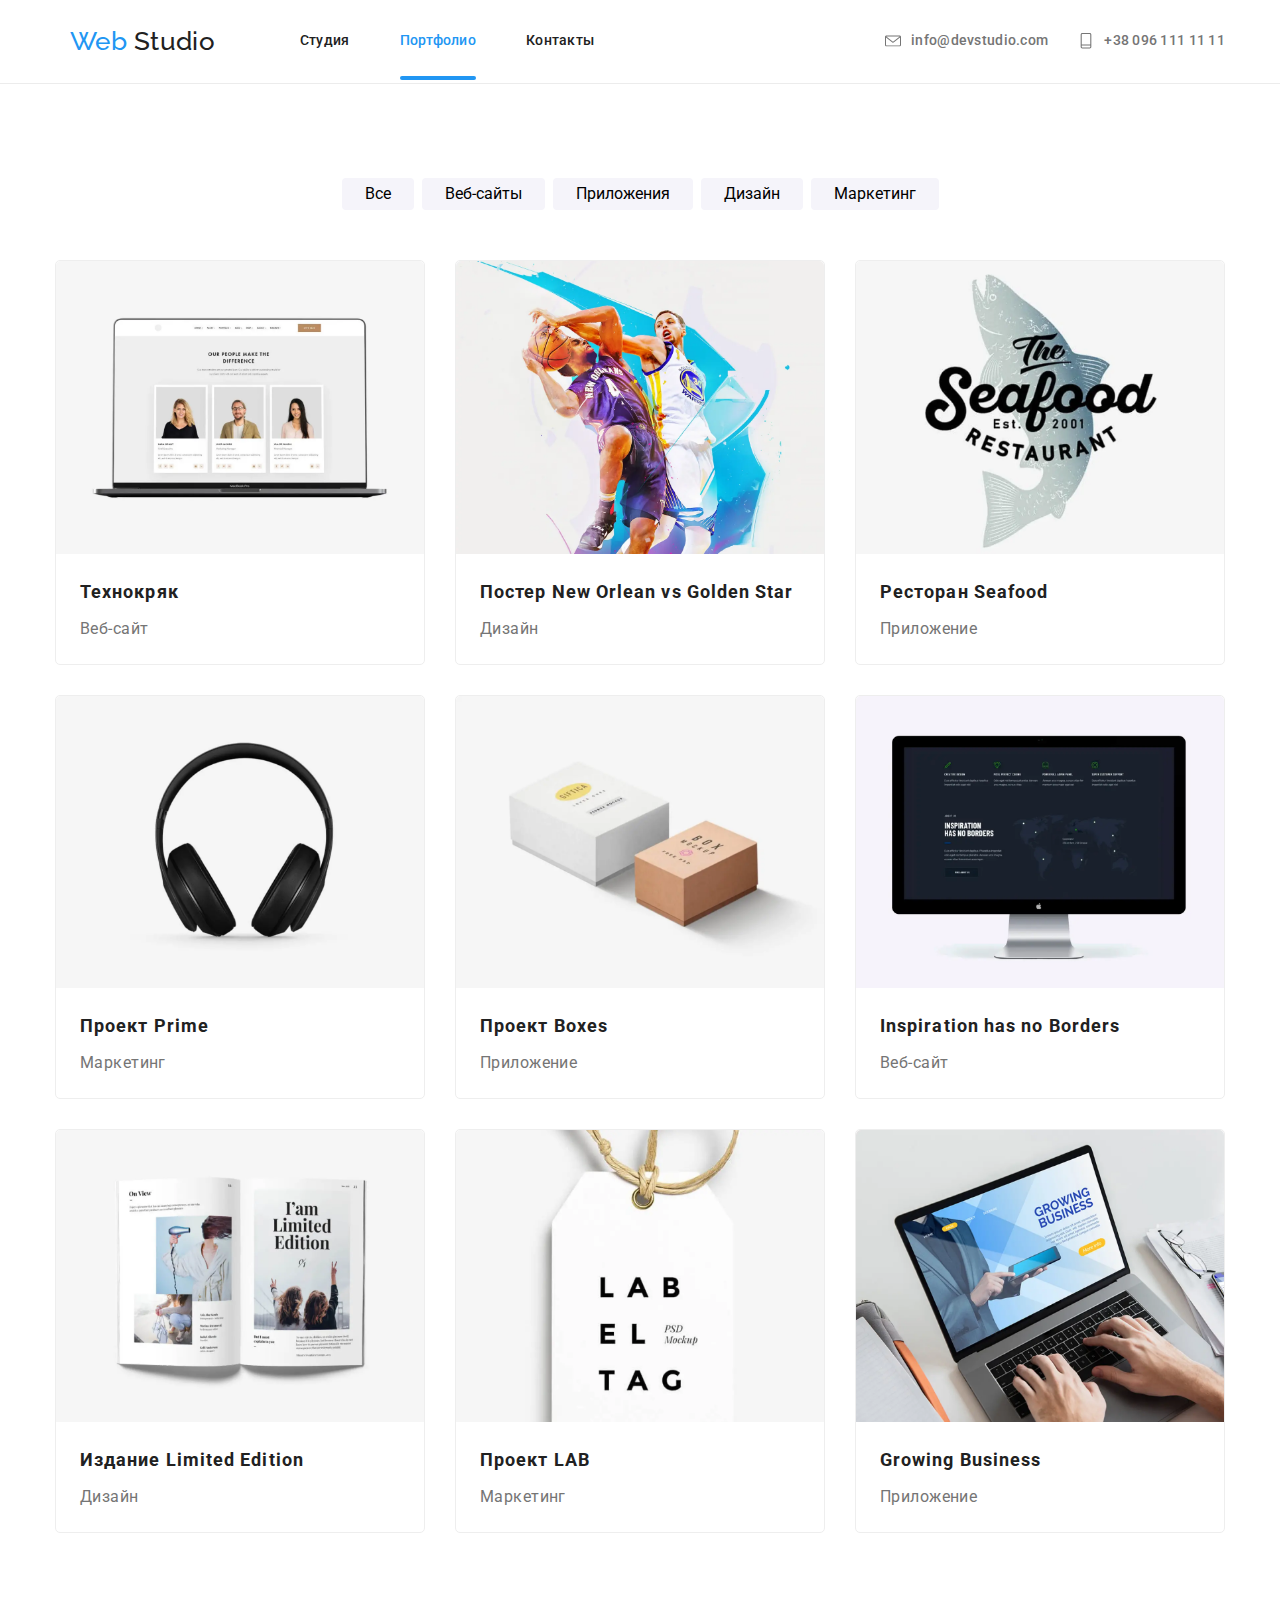
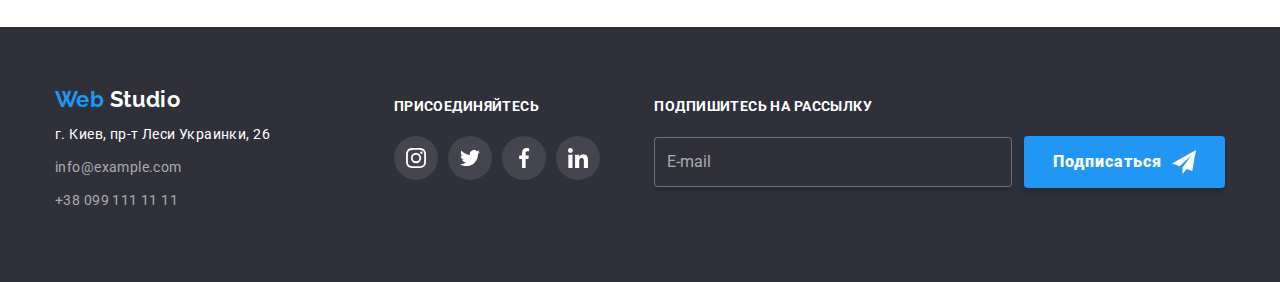
==== commit 80e742a2: "😴" ====
--- a/portfolio.html
+++ b/portfolio.html
@@ -78,12 +78,36 @@
           <li class="item">
             <a href="">
               <div class="card-img">
-                <img
-                src="./images/portfolio-img/techtocrack.jpg"
-                alt="Ноутбк с веб страницей"
-                width="370"
-                height="294"
-              />
+                <picture>
+                  <source
+                    srcset="
+                    ./images/portfolio-img/note/note.webp 450w,
+                    ./images/portfolio-img/note/note@2x.webp 900w,
+                    ./images/portfolio-img/note/note@3x.webp 1350w"
+                    media="(max-width: 479px)"
+                    type="image/webp"
+                  />
+                  <source
+                    srcset="
+                    ./images/portfolio-img/note/noteT.webp 354w,
+                    ./images/portfolio-img/note/noteT@2x.webp 708w,
+                    ./images/portfolio-img/note/noteT@3x.webp 1062w"
+                    media="(max-width: 767px)"
+                    type="image/webp"
+                  />
+                  <source
+                    srcset="
+                    ./images/portfolio-img/note/note 370w,
+                    ./images/portfolio-img/note/noteN@2x.webp 740w,
+                    ./images/portfolio-img/note/noteN@3x.webp 1110w"
+                    media="(max-width: 1599px)"
+                    type="image/webp"
+                  />
+                  <img
+                    src="./images/portfolio-img/note/note.jpg"
+                    alt="Технокряк"
+                  />
+                </picture>
                 <p class="card-img-text">
                   Технокряк это современная площадка распространения коронавируса. Компании используют эту платформу для цифрового
                   шпионажа и атак на защищённые сервера конкурентов.
@@ -99,12 +123,36 @@
           <li class="item">
             <a href="">
               <div class="card-img">
-                <img
-                src="./images/portfolio-img/bask.jpg"
-                alt="Баскетболисты"
-                width="370"
-                height="294"
-              />
+                <picture>
+                  <source
+                    srcset="
+                    ./images/portfolio-img/bask/bask.webp 450w,
+                    ./images/portfolio-img/bask/bask@2x.webp 900w,
+                    ./images/portfolio-img/bask/bask@3x.webp 1350w"
+                    media="(max-width: 479px)"
+                    type="image/webp"
+                  />
+                  <source
+                    srcset="
+                    ./images/portfolio-img/bask/baskT.webp 354w,
+                    ./images/portfolio-img/bask/baskT@2x.webp 708w,
+                    ./images/portfolio-img/bask/baskT@3x.webp 1062w"
+                    media="(max-width: 767px)"
+                    type="image/webp"
+                  />
+                  <source
+                    srcset="
+                    ./images/portfolio-img/bask/bask 370w,
+                    ./images/portfolio-img/bask/baskN@2x.webp 740w,
+                    ./images/portfolio-img/bask/baskN@3x.webp 1110w"
+                    media="(max-width: 1599px)"
+                    type="image/webp"
+                  />
+                  <img
+                    src="./images/portfolio-img/bask/bask.jpg"
+                    alt="Постер New Orlean vs Golden Star"
+                  />
+                </picture>
                 <p class="card-img-text">
                   Технокряк это современная площадка распространения коронавируса. Компании используют эту платформу для цифрового
                   шпионажа и атак на защищённые сервера конкурентов.
@@ -120,12 +168,36 @@
           <li class="item">
             <a href="">
               <div class="card-img">
-                <img
-                src="./images/portfolio-img/restoran.jpg"
-                alt="Логотип ресторана сиафуд"
-                width="370"
-                height="294"
-              />
+                <picture>
+                  <source
+                    srcset="
+                    ./images/portfolio-img/rest/rest.webp 450w,
+                    ./images/portfolio-img/rest/rest@2x.webp 900w,
+                    ./images/portfolio-img/rest/rest@3x.webp 1350w"
+                    media="(max-width: 479px)"
+                    type="image/webp"
+                  />
+                  <source
+                    srcset="
+                    ./images/portfolio-img/rest/restT.webp 354w,
+                    ./images/portfolio-img/rest/restT@2x.webp 708w,
+                    ./images/portfolio-img/rest/restT@3x.webp 1062w"
+                    media="(max-width: 767px)"
+                    type="image/webp"
+                  />
+                  <source
+                    srcset="
+                    ./images/portfolio-img/rest/rest 370w,
+                    ./images/portfolio-img/rest/restN@2x.webp 740w,
+                    ./images/portfolio-img/rest/restN@3x.webp 1110w"
+                    media="(max-width: 1599px)"
+                    type="image/webp"
+                  />
+                  <img
+                    src="./images/portfolio-img/rest/rest.jpg"
+                    alt="Ресторан Seafood"
+                  />
+                </picture>
               <p class="card-img-text">
                 Технокряк это современная площадка распространения коронавируса. Компании используют эту платформу для цифрового
                 шпионажа и атак на защищённые сервера конкурентов.
@@ -140,12 +212,36 @@
           <li class="item">
             <a href="">
               <div class="card-img">
-                <img
-                src="./images/portfolio-img/headphones.jpg"
-                alt="Наушники"
-                width="370"
-                height="294"
-              />
+                <picture>
+                  <source
+                    srcset="
+                    ./images/portfolio-img/headp/headp.webp 450w,
+                    ./images/portfolio-img/headp/headp@2x.webp 900w,
+                    ./images/portfolio-img/headp/headp@3x.webp 1350w"
+                    media="(max-width: 479px)"
+                    type="image/webp"
+                  />
+                  <source
+                    srcset="
+                    ./images/portfolio-img/headp/headpT.webp 354w,
+                    ./images/portfolio-img/headp/headpT@2x.webp 708w,
+                    ./images/portfolio-img/headp/headpT@3x.webp 1062w"
+                    media="(max-width: 767px)"
+                    type="image/webp"
+                  />
+                  <source
+                    srcset="
+                    ./images/portfolio-img/headp/headp 370w,
+                    ./images/portfolio-img/headp/headpN@2x.webp 740w,
+                    ./images/portfolio-img/headp/headpN@3x.webp 1110w"
+                    media="(max-width: 1599px)"
+                    type="image/webp"
+                  />
+                  <img
+                    src="./images/portfolio-img/headp/headp.jpg"
+                    alt="Проект Prime"
+                  />
+                </picture>
               <p class="card-img-text">
                 Технокряк это современная площадка распространения коронавируса. Компании используют эту платформу для цифрового
                 шпионажа и атак на защищённые сервера конкурентов.
@@ -161,12 +257,36 @@
           <li class="item">
             <a href="">
               <div class="card-img">
-                <img
-                src="./images/portfolio-img/boxes.jpg"
-                alt="Коробки"
-                width="370"
-                height="294"
-              />
+                <picture>
+                  <source
+                    srcset="
+                    ./images/portfolio-img/headp/headp.webp 450w,
+                    ./images/portfolio-img/headp/headp@2x.webp 900w,
+                    ./images/portfolio-img/headp/headp@3x.webp 1350w"
+                    media="(max-width: 479px)"
+                    type="image/webp"
+                  />
+                  <source
+                    srcset="
+                    ./images/portfolio-img/box/boxT.webp 354w,
+                    ./images/portfolio-img/box/boxT@2x.webp 708w,
+                    ./images/portfolio-img/box/boxT@3x.webp 1062w"
+                    media="(max-width: 767px)"
+                    type="image/webp"
+                  />
+                  <source
+                    srcset="
+                    ./images/portfolio-img/box/box 370w,
+                    ./images/portfolio-img/box/boxN@2x.webp 740w,
+                    ./images/portfolio-img/box/boxN@3x.webp 1110w"
+                    media="(max-width: 1599px)"
+                    type="image/webp"
+                  />
+                  <img
+                    src="./images/portfolio-img/box/box.jpg"
+                    alt="Проект Boxes"
+                  />
+                </picture>
               <p class="card-img-text">
                 Технокряк это современная площадка распространения коронавируса. Компании используют эту платформу для цифрового
                 шпионажа и атак на защищённые сервера конкурентов.
@@ -182,12 +302,36 @@
           <li class="item">
             <a href="">
               <div class="card-img">
-                <img
-                src="./images/portfolio-img/inspiration.jpg"
-                alt="Монитор с сайтом"
-                width="370"
-                height="294"
-              />
+                <picture>
+                  <source
+                    srcset="
+                    ./images/portfolio-img/insp/insp.webp 450w,
+                    ./images/portfolio-img/insp/insp@2x.webp 900w,
+                    ./images/portfolio-img/insp/insp@3x.webp 1350w"
+                    media="(max-width: 479px)"
+                    type="image/webp"
+                  />
+                  <source
+                    srcset="
+                    ./images/portfolio-img/insp/inspT.webp 354w,
+                    ./images/portfolio-img/insp/inspT@2x.webp 708w,
+                    ./images/portfolio-img/insp/inspT@3x.webp 1062w"
+                    media="(max-width: 767px)"
+                    type="image/webp"
+                  />
+                  <source
+                    srcset="
+                    ./images/portfolio-img/insp/insp 370w,
+                    ./images/portfolio-img/insp/inspN@2x.webp 740w,
+                    ./images/portfolio-img/insp/inspN@3x.webp 1110w"
+                    media="(max-width: 1599px)"
+                    type="image/webp"
+                  />
+                  <img
+                    src="./images/portfolio-img/insp/insp.jpg"
+                    alt="Inspiration has no Borders"
+                  />
+                </picture>
               <p class="card-img-text">
                 Технокряк это современная площадка распространения коронавируса. Компании используют эту платформу для цифрового
                 шпионажа и атак на защищённые сервера конкурентов.
@@ -203,12 +347,36 @@
           <li class="item">
             <a href="">
               <div class="card-img">
-                <img
-                src="./images/portfolio-img/limited.jpg"
-                alt="Журнал"
-                width="370"
-                height="294"
-              />
+                <picture>
+                  <source
+                    srcset="
+                    ./images/portfolio-img/limit/limit.webp 450w,
+                    ./images/portfolio-img/limit/limit@2x.webp 900w,
+                    ./images/portfolio-img/limit/limit@3x.webp 1350w"
+                    media="(max-width: 479px)"
+                    type="image/webp"
+                  />
+                  <source
+                    srcset="
+                    ./images/portfolio-img/limit/limitT.webp 354w,
+                    ./images/portfolio-img/limit/limitT@2x.webp 708w,
+                    ./images/portfolio-img/limit/limitT@3x.webp 1062w"
+                    media="(max-width: 767px)"
+                    type="image/webp"
+                  />
+                  <source
+                    srcset="
+                    ./images/portfolio-img/limit/limit 370w,
+                    ./images/portfolio-img/limit/limitN@2x.webp 740w,
+                    ./images/portfolio-img/limit/limitN@3x.webp 1110w"
+                    media="(max-width: 1599px)"
+                    type="image/webp"
+                  />
+                  <img
+                    src="./images/portfolio-img/limit/limit.jpg"
+                    alt="Издание Limited Edition"
+                  />
+                </picture>
               <p class="card-img-text">
                 Технокряк это современная площадка распространения коронавируса. Компании используют эту платформу для цифрового
                 шпионажа и атак на защищённые сервера конкурентов.
@@ -224,12 +392,36 @@
           <li class="item">
             <a href="">
               <div class="card-img">
-                <img
-                src="./images/portfolio-img/lab.jpg"
-                alt="Бирка"
-                width="370"
-                height="294"
-              />
+                <picture>
+                  <source
+                    srcset="
+                    ./images/portfolio-img/lab/lab.webp 450w,
+                    ./images/portfolio-img/lab/lab@2x.webp 900w,
+                    ./images/portfolio-img/lab/lab@3x.webp 1350w"
+                    media="(max-width: 479px)"
+                    type="image/webp"
+                  />
+                  <source
+                    srcset="
+                    ./images/portfolio-img/lab/labT.webp 354w,
+                    ./images/portfolio-img/lab/labT@2x.webp 708w,
+                    ./images/portfolio-img/lab/labT@3x.webp 1062w"
+                    media="(max-width: 767px)"
+                    type="image/webp"
+                  />
+                  <source
+                    srcset="
+                    ./images/portfolio-img/lab/lab 370w,
+                    ./images/portfolio-img/lab/labN@2x.webp 740w,
+                    ./images/portfolio-img/lab/labN@3x.webp 1110w"
+                    media="(max-width: 1599px)"
+                    type="image/webp"
+                  />
+                  <img
+                    src="./images/portfolio-img/lab/lab.jpg"
+                    alt="Проект LAB"
+                  />
+                </picture>
               <p class="card-img-text">
                 Технокряк это современная площадка распространения коронавируса. Компании используют эту платформу для цифрового
                 шпионажа и атак на защищённые сервера конкурентов.
@@ -245,12 +437,36 @@
           <li class="item">
             <a href="">
               <div class="card-img">
-                <img
-                src="./images/portfolio-img/growing.jpg"
-                alt="Ноутбк"
-                width="370"
-                height="294"
-              />
+                <picture>
+                  <source
+                    srcset="
+                    ./images/portfolio-img/gb/gb.webp 450w,
+                    ./images/portfolio-img/gb/gb@2x.webp 900w,
+                    ./images/portfolio-img/gb/gb@3x.webp 1350w"
+                    media="(max-width: 479px)"
+                    type="image/webp"
+                  />
+                  <source
+                    srcset="
+                    ./images/portfolio-img/gb/gbT.webp 354w,
+                    ./images/portfolio-img/gb/gbT@2x.webp 708w,
+                    ./images/portfolio-img/gb/gbT@3x.webp 1062w"
+                    media="(max-width: 767px)"
+                    type="image/webp"
+                  />
+                  <source
+                    srcset="
+                    ./images/portfolio-img/gb/gb 370w,
+                    ./images/portfolio-img/gb/gbN@2x.webp 740w,
+                    ./images/portfolio-img/gb/gbN@3x.webp 1110w"
+                    media="(max-width: 1599px)"
+                    type="image/webp"
+                  />
+                  <img
+                    src="./images/portfolio-img/gb/gb.jpg"
+                    alt="Growing Business"
+                  />
+                </picture>
               <p class="card-img-text">
                 Технокряк это современная площадка распространения коронавируса. Компании используют эту платформу для цифрового
                 шпионажа и атак на защищённые сервера конкурентов.
--- a/css/main.min.css
+++ b/css/main.min.css
@@ -1,2 +1,2 @@
-/*! modern-normalize v0.6.0 | MIT License | https://github.com/sindresorhus/modern-normalize */*,*::before,*::after{-webkit-box-sizing:border-box;box-sizing:border-box}:root{-moz-tab-size:4;-o-tab-size:4;tab-size:4}html{line-height:1.15;-webkit-text-size-adjust:100%}body{margin:0}body{font-family:system-ui,-apple-system,"Segoe UI",Roboto,Helvetica,Arial,sans-serif,"Apple Color Emoji","Segoe UI Emoji"}hr{height:0}abbr[title]{-webkit-text-decoration:underline dotted;text-decoration:underline dotted}b,strong{font-weight:bolder}code,kbd,samp,pre{font-family:SFMono-Regular, Consolas, "Liberation Mono", Menlo, monospace;font-size:1em}small{font-size:80%}sub,sup{font-size:75%;line-height:0;position:relative;vertical-align:baseline}sub{bottom:-0.25em}sup{top:-0.5em}button,input,optgroup,select,textarea{font-family:inherit;font-size:100%;line-height:1.15;margin:0}button,select{text-transform:none}button,[type="button"],[type="reset"],[type="submit"]{-webkit-appearance:button}button::-moz-focus-inner,[type="button"]::-moz-focus-inner,[type="reset"]::-moz-focus-inner,[type="submit"]::-moz-focus-inner{border-style:none;padding:0}button:-moz-focusring,[type="button"]:-moz-focusring,[type="reset"]:-moz-focusring,[type="submit"]:-moz-focusring{outline:1px dotted ButtonText}fieldset{padding:0.35em 0.75em 0.625em}legend{padding:0}progress{vertical-align:baseline}[type="number"]::-webkit-inner-spin-button,[type="number"]::-webkit-outer-spin-button{height:auto}[type="search"]{-webkit-appearance:textfield;outline-offset:-2px}[type="search"]::-webkit-search-decoration{-webkit-appearance:none}::-webkit-file-upload-button{-webkit-appearance:button;font:inherit}summary{display:list-item}html{-webkit-box-sizing:border-box;box-sizing:border-box}*,*::before,*::after{-webkit-box-sizing:inherit;box-sizing:inherit}:root{--svg4: #afb1b8;--color3: currentColor;--color4: currentColor}body{color:#757575;background-color:#fff;font-family:'Roboto', sans-serif;font-weight:normal;font-size:14px;line-height:1.14;letter-spacing:0.03em}body.open-modal{overflow:hidden}a{text-decoration:none}.list{padding:0;margin:0;list-style:none}.current{color:#2196f3}.current::after{content:"";position:absolute;bottom:-8px;left:0;width:100%;height:4px;border-radius:2px;background-color:#2196f3}@media screen and (min-width: 768px){.current::after{bottom:-32px}}.container{margin-left:auto;margin-right:auto;padding-left:15px;padding-right:15px}@media screen and (min-width: 480px){.container{width:480px}}@media screen and (min-width: 768px){.container{width:768px}}@media screen and (min-width: 1200px){.container{width:1200px}}header{background-color:#fff;font-weight:500;letter-spacing:0.02em;border-bottom:1px solid #ececec}.site-nav .item{text-align:center;padding-top:40px;padding-bottom:40px;font-size:18px;line-height:1.17}@media screen and (min-width: 768px){.site-nav{display:-webkit-box;display:-ms-flexbox;display:flex}.site-nav .item{font-size:14px;line-height:1.14;text-align:unset;padding-top:32px;padding-bottom:32px}.site-nav .item+.item{margin-left:50px}}.site-nav a{position:relative}.site-nav a:hover,.site-nav a:focus{color:#2196f3}.adres-nav{text-align:center;padding-bottom:60px;font-size:18px;line-height:1.17}.adres-nav .item+.item{display:inline-block;margin-top:16px}@media screen and (min-width: 768px){.adres-nav{font-size:14px;line-height:1.14;padding-bottom:0;text-align:unset;margin-left:auto}.adres-nav .item+.item{margin-top:10px}}@media screen and (min-width: 1200px){.adres-nav{display:-webkit-box;display:-ms-flexbox;display:flex;margin-left:auto}.adres-nav .item{-webkit-box-align:center;-ms-flex-align:center;align-items:center}.adres-nav .item+.item{margin-top:0;margin-left:30px}}.adres-nav a{color:#757575}.adres-nav a:hover,.adres-nav a:focus{color:#2196f3}@media screen and (min-width: 1200px){.img-adres-nav{display:-webkit-box;display:-ms-flexbox;display:flex;-webkit-box-pack:center;-ms-flex-pack:center;justify-content:center;-webkit-box-align:center;-ms-flex-align:center;align-items:center}}.icon-adres-nav{margin-right:10px}.title-nav{margin-top:16px;margin-bottom:16px;margin-left:15px;font-family:Raleway;font-size:24px;line-height:1.17}@media screen and (min-width: 768px){.title-nav{margin-top:26px;margin-bottom:26px;margin-right:81px}}@media screen and (min-width: 1200px){.title-nav{font-size:26px;line-height:1.19;margin-right:85px}}.main-nav{display:-webkit-box;display:-ms-flexbox;display:flex;-webkit-box-pack:justify;-ms-flex-pack:justify;justify-content:space-between;position:relative}nav a{color:#212121;-webkit-transition:color 250ms cubic-bezier(0.4, 0, 0.2, 1);transition:color 250ms cubic-bezier(0.4, 0, 0.2, 1)}nav span{color:#2196f3}.menu-button{display:-webkit-inline-box;display:-ms-inline-flexbox;display:inline-flex;margin:10px 15px;padding:0;border:none;background-color:#fff;-webkit-transition:fill 250ms cubic-bezier(0.4, 0, 0.2, 1);transition:fill 250ms cubic-bezier(0.4, 0, 0.2, 1)}.menu-button:hover,.menu-button:focus{fill:#2196f3}@media screen and (min-width: 768px){.menu-button{display:none}}.menu-button .icon-cross{display:none}.menu-button.is-open .icon-cross{display:block}.menu-button.is-open .icon-menu{display:none}.menu-button.is-open .icon-menu:hover,.menu-button.is-open .icon-menu:focus{fill:#2196f3}.menu-container{background-color:#fff;-webkit-box-flex:1;-ms-flex-positive:1;flex-grow:1}@media screen and (max-width: 767px){.menu-container{border-top:1px solid #ECECEC;-webkit-box-shadow:0px 1px 3px rgba(0,0,0,0.16),0px 2px 4px rgba(0,0,0,0.08),0px 4px 8px rgba(0,0,0,0.04);box-shadow:0px 1px 3px rgba(0,0,0,0.16),0px 2px 4px rgba(0,0,0,0.08),0px 4px 8px rgba(0,0,0,0.04);display:none;position:absolute;width:100%;top:100%;left:0;z-index:4}.menu-container.is-open{display:block}}@media screen and (min-width: 768px){.menu-container{display:-webkit-box;display:-ms-flexbox;display:flex;-webkit-box-align:center;-ms-flex-align:center;align-items:center}}.hero{-webkit-box-align:center;-ms-flex-align:center;align-items:center;text-align:center;background-color:#757575;background-image:-webkit-gradient(linear, left top, right top, from(rgba(47,48,58,0.8)), to(rgba(47,48,58,0.8))),url(../images/studio-img/header.jpg);background-image:linear-gradient(to right, rgba(47,48,58,0.8), rgba(47,48,58,0.8)),url(../images/studio-img/header.jpg);background-repeat:no-repeat;background-position:center;background-size:cover;margin-left:auto;margin-right:auto;padding-top:118px;padding-bottom:118px;max-width:1600px}@media screen and (min-width: 768px){.hero{padding-top:118px;padding-bottom:118px}}@media screen and (min-width: 1200px){.hero{padding-top:200px;padding-bottom:200px}}.hero h1{color:#fff;text-align:center;letter-spacing:0.06em;text-transform:uppercase;margin-top:0;margin-bottom:30px;font-weight:900;font-size:26px;line-height:1.61}@media screen and (min-width: 768px){.hero h1{font-size:26px;line-height:1.61}}@media screen and (min-width: 1200px){.hero h1{font-size:44px;line-height:1.36}}.btn{display:inline-block;min-width:200px;height:50px;color:#fff;background-color:#2196f3;font-weight:bold;font-size:16px;line-height:1.87;letter-spacing:0.06em;-webkit-box-shadow:0px 4px 4px rgba(0,0,0,0.15);box-shadow:0px 4px 4px rgba(0,0,0,0.15);border-radius:4px;border:0}.button{display:inline-block;padding:10px 28px;border:1px solid transparent;border-radius:4px;-webkit-box-shadow:0px 4px 4px rgba(0,0,0,0.15);box-shadow:0px 4px 4px rgba(0,0,0,0.15);min-width:200px;text-align:center;color:#fff;background-color:#2196f3;font-weight:900;font-size:16px;line-height:1.87;display:-webkit-box;display:-ms-flexbox;display:flex;-webkit-box-align:center;-ms-flex-align:center;align-items:center;text-align:center;letter-spacing:0.06em;margin:0 auto}@media screen and (min-width: 1200px){.button{margin-left:12px}}.icon-send{width:24px;height:30px;display:-webkit-box;display:-ms-flexbox;display:flex;-webkit-box-align:center;-ms-flex-align:center;align-items:center;margin-left:10px}.function{padding-top:60px;padding-bottom:60px}.function .item+.item{margin-top:30px}@media screen and (min-width: 768px){.function{display:-webkit-box;display:-ms-flexbox;display:flex;-ms-flex-wrap:wrap;flex-wrap:wrap}.function .item{width:354px}.function .item+.item{margin-top:0;margin-left:30px}.function .item:nth-child(2n+1){margin-left:0}.function .item:nth-child(n+3){margin-top:30px}}@media screen and (min-width: 1200px){.function{-webkit-box-align:center;-ms-flex-align:center;align-items:center;padding-top:94px;padding-bottom:94px}.function .item{width:270px}.function .item+.item{margin-left:30px}.function .item:nth-child(n+3){margin-top:0}}.function h3{margin:0 0 10px;color:#212121;font-weight:bold;text-transform:uppercase}@media screen and (max-width: 767px){.function h3{text-align:center}}.function p{margin:0;color:#757575;line-height:1.71}.img-function{margin-bottom:30px;margin-top:0;background-color:#f5f4fa;border-radius:4px;display:-webkit-box;display:-ms-flexbox;display:flex;-webkit-box-align:center;-ms-flex-align:center;align-items:center;-webkit-box-pack:center;-ms-flex-pack:center;justify-content:center;height:120px}.function-main{border-bottom:1px solid #ececec}.backdrop{position:fixed;z-index:2;top:0;left:0;width:100%;height:100%;background-color:rgba(0,0,0,0.2);opacity:1;-webkit-transition:opacity 250ms cubic-bezier(0.4, 0, 0.2, 1);transition:opacity 250ms cubic-bezier(0.4, 0, 0.2, 1)}.backdrop.is-hidden{opacity:0;pointer-events:none}.backdrop.is-hidden .modal{-webkit-transform:translate(-50%, -50%) scale(1.1);transform:translate(-50%, -50%) scale(1.1)}.modal{position:relative;padding:40px;-webkit-box-shadow:0px 2px 1px rgba(0,0,0,0.2),0px 1px 1px rgba(0,0,0,0.14),0px 1px 3px rgba(0,0,0,0.12);box-shadow:0px 2px 1px rgba(0,0,0,0.2),0px 1px 1px rgba(0,0,0,0.14),0px 1px 3px rgba(0,0,0,0.12);border-radius:4px;background-color:#fff;-webkit-transition:-webkit-transform 250ms cubic-bezier(0.4, 0, 0.2, 1);transition:-webkit-transform 250ms cubic-bezier(0.4, 0, 0.2, 1);transition:transform 250ms cubic-bezier(0.4, 0, 0.2, 1);transition:transform 250ms cubic-bezier(0.4, 0, 0.2, 1), -webkit-transform 250ms cubic-bezier(0.4, 0, 0.2, 1)}@media screen and (min-width: 768px){.modal{position:absolute;top:50%;left:50%;min-width:528px;min-height:581px}}@media screen and (max-width: 767px){.modal{margin:94px 15px}}@media screen and (min-width: 768px){.modal{-webkit-transform:translate(-50%, -50%) scale(1);transform:translate(-50%, -50%) scale(1)}}.modal-close{display:-webkit-box;display:-ms-flexbox;display:flex;-webkit-box-align:center;-ms-flex-align:center;align-items:center;-webkit-box-pack:center;-ms-flex-pack:center;justify-content:center;position:absolute;right:8px;top:8px;z-index:3;width:30px;height:30px;background-color:#fff;border-radius:50%;border:1px solid rgba(0,0,0,0.1);-webkit-box-sizing:border-box;box-sizing:border-box;-webkit-transition:fill 250ms cubic-bezier(0.4, 0, 0.2, 1);transition:fill 250ms cubic-bezier(0.4, 0, 0.2, 1)}.modal-close:hover,.modal-close:focus{fill:#2196f3}.modal b{display:inline-block;color:#212121;font-size:20px;line-height:1.15;letter-spacing:0.03em;padding-bottom:30px}.form-field{position:relative}.form-field input{width:100%;height:40px;padding-left:42px;margin-bottom:28px;color:#212121;border:1px solid rgba(33,33,33,0.2);-webkit-box-sizing:border-box;box-sizing:border-box;border-radius:4px}.form-label{left:42px}.form-label-textarea{left:16px}.form-label,.form-label-textarea{position:absolute;top:20px;-webkit-transform:translateY(-50%);transform:translateY(-50%);font-size:14px;line-height:1.71;letter-spacing:0.01em;color:#757575;-webkit-transition:left 250ms cubic-bezier(0.4, 0, 0.2, 1),color 250ms cubic-bezier(0.4, 0, 0.2, 1),-webkit-transform 250ms cubic-bezier(0.4, 0, 0.2, 1);transition:left 250ms cubic-bezier(0.4, 0, 0.2, 1),color 250ms cubic-bezier(0.4, 0, 0.2, 1),-webkit-transform 250ms cubic-bezier(0.4, 0, 0.2, 1);transition:transform 250ms cubic-bezier(0.4, 0, 0.2, 1),left 250ms cubic-bezier(0.4, 0, 0.2, 1),color 250ms cubic-bezier(0.4, 0, 0.2, 1);transition:transform 250ms cubic-bezier(0.4, 0, 0.2, 1),left 250ms cubic-bezier(0.4, 0, 0.2, 1),color 250ms cubic-bezier(0.4, 0, 0.2, 1),-webkit-transform 250ms cubic-bezier(0.4, 0, 0.2, 1)}.comment{width:100%;min-height:120px;border:1px solid rgba(33,33,33,0.2);-webkit-box-sizing:border-box;box-sizing:border-box;border-radius:4px;padding:12px 16px;margin-bottom:20px;resize:none}.img-modal{position:absolute;top:11px;left:16px}.form-field:focus-within .icon-modal{fill:#2196f3}.form-field input:not(:placeholder-shown)+.form-label,.form-field:focus-within .form-label,.form-field:focus-within .form-label-textarea{-webkit-transform:translateY(-40px);transform:translateY(-40px);left:16px;color:#2196f3}textarea:not(:placeholder-shown)+.form-label-textarea{-webkit-transform:translateY(-40px);transform:translateY(-40px);left:16px;color:#2196f3}.policy{margin-bottom:30px;color:#757575;font-size:12px;line-height:1.17px;letter-spacing:0.03em;display:-webkit-box;display:-ms-flexbox;display:flex;-webkit-box-align:center;-ms-flex-align:center;align-items:center;-webkit-box-pack:center;-ms-flex-pack:center;justify-content:center}@media screen and (min-width: 1200px){.policy{font-size:14px;line-height:1.14}}.policy a{display:inline-block;color:#2196f3;text-decoration:underline}.checkbox{position:absolute;width:1px;height:1px;margin:-1px;border:0;padding:0;clip:rect(0 0 0 0);overflow:hidden}.checkbox:checked ~ .img-check{-webkit-transform:scale(1.1);transform:scale(1.1);background-color:#2196f3;background-origin:border-box;background-image:url(../images/icon-check.svg);background-size:contain;background-origin:border-box;border-color:transparent}.img-check{display:inline-block;width:15px;height:15px;margin-right:8px;border:2px solid #212121;border-radius:2px;-webkit-transition:-webkit-transform 250ms cubic-bezier(0.4, 0, 0.2, 1);transition:-webkit-transform 250ms cubic-bezier(0.4, 0, 0.2, 1);transition:transform 250ms cubic-bezier(0.4, 0, 0.2, 1);transition:transform 250ms cubic-bezier(0.4, 0, 0.2, 1), -webkit-transform 250ms cubic-bezier(0.4, 0, 0.2, 1)}.propose{display:-webkit-box;display:-ms-flexbox;display:flex}.propose .item+.item{margin-left:30px}.propose a{position:relative}.propose img,.propose a{display:block}.propose-main{padding-bottom:94px;padding-top:94px}.propose-main h2{margin-top:0px;margin-bottom:50px;color:#212121;font-weight:bold;font-size:36px;line-height:1.17;text-align:center}.propose-main h3{margin:0;position:absolute;left:0;bottom:0;width:100%;padding:27px;color:#fff;background-color:rgba(47,48,58,0.8);font-weight:bold;text-align:center;text-transform:uppercase;border-radius:0px 0px 4px 4px}@media screen and (max-width: 1199px){.propose-main{display:none}}@media screen and (min-width: 768px){.us{display:-webkit-box;display:-ms-flexbox;display:flex;-ms-flex-wrap:wrap;flex-wrap:wrap;width:480}}.us .item{overflow:hidden;background-color:#fff;-webkit-box-shadow:0px 2px 1px rgba(0,0,0,0.2),0px 1px 1px rgba(0,0,0,0.14),0px 1px 3px rgba(0,0,0,0.12);box-shadow:0px 2px 1px rgba(0,0,0,0.2),0px 1px 1px rgba(0,0,0,0.14),0px 1px 3px rgba(0,0,0,0.12);border-radius:4px}.us .item+.item{margin-top:30px}@media screen and (min-width: 1200px){.us .item{width:270px}}@media screen and (min-width: 768px){.us .item{width:354px}.us .item+.item{margin-top:0}.us .item:nth-child(2n){margin-left:30px}.us .item:nth-child(n+3){margin-top:30px}}@media screen and (min-width: 1200px){.us .item{width:270px}.us .item:nth-child(n+3){margin-top:0}.us .item+.item{margin-left:30px}}.us .social{padding-bottom:24px}.team{background-color:#f5f4fa;padding-top:60px;padding-bottom:60px}@media screen and (min-width: 768px){.team{font-size:28px;line-height:1.18}}@media screen and (min-width: 1200px){.team{padding-top:94px;padding-bottom:94px}}.team img{display:block}.team h2{margin-top:0;color:#212121;font-weight:bold;text-align:center;margin-bottom:30px;font-size:28px;line-height:1.18}@media screen and (min-width: 1200px){.team h2{margin-bottom:50px;font-size:36px;line-height:1.17}}.team h3{margin:0;padding-top:30px;padding-bottom:10px;color:#212121;font-weight:500;font-size:16px;line-height:1.19;text-align:center}.team p{margin:0;padding-bottom:16px;color:#757575;font-size:16px;line-height:1.19;text-align:center}.social{display:-webkit-box;display:-ms-flexbox;display:flex;-webkit-box-pack:center;-ms-flex-pack:center;justify-content:center}.social .item-link+.item-link{margin-left:10px}.img-social{display:-webkit-box;display:-ms-flexbox;display:flex;-webkit-box-align:center;-ms-flex-align:center;align-items:center;-webkit-box-pack:center;-ms-flex-pack:center;justify-content:center;width:44px;height:44px;color:var(--svg4);border-radius:50%;-webkit-transition:background-color 250ms cubic-bezier(0.4, 0, 0.2, 1),color 250ms cubic-bezier(0.4, 0, 0.2, 1);transition:background-color 250ms cubic-bezier(0.4, 0, 0.2, 1),color 250ms cubic-bezier(0.4, 0, 0.2, 1)}.img-social:hover,.img-social:focus{background-color:#2196f3;color:#fff}.icon-social{width:20px;height:20px}@media screen and (max-width: 479px){.client{display:inline-block;-webkit-box-align:center;-ms-flex-align:center;align-items:center}.client .item+.item{margin-top:30px}}@media screen and (min-width: 480px){.client{display:-webkit-box;display:-ms-flexbox;display:flex;-ms-flex-wrap:wrap;flex-wrap:wrap;-webkit-box-pack:center;-ms-flex-pack:center;justify-content:center}.client .item:nth-child(2n){margin-left:30px}.client .item:nth-child(n+3){margin-top:30px}}@media screen and (min-width: 480px) and (min-width: 768px){.client .item:nth-child(2n){margin-left:0px}.client .item:nth-child(n+3){margin-top:0px}.client .item:nth-child(3n),.client .item:nth-child(3n-1){margin-left:30px}.client .item:nth-child(n+4){margin-top:30px}}@media screen and (min-width: 480px) and (min-width: 768px) and (min-width: 1200px){.client .item:nth-child(n+4){margin-top:0px}.client .item+.item{margin-left:30px}}.img-client{display:-webkit-box;display:-ms-flexbox;display:flex;-webkit-box-align:center;-ms-flex-align:center;align-items:center;-webkit-box-pack:center;-ms-flex-pack:center;justify-content:center;width:170px;height:90px;color:var(--svg4);border:1px solid #afb1b8;border-radius:4px;-webkit-transition:border 250ms cubic-bezier(0.4, 0, 0.2, 1),color 250ms cubic-bezier(0.4, 0, 0.2, 1);transition:border 250ms cubic-bezier(0.4, 0, 0.2, 1),color 250ms cubic-bezier(0.4, 0, 0.2, 1)}.img-client:hover,.img-client:focus{border:1px solid #2196f3;color:#2196f3}.company{padding-top:60px;padding-bottom:60px;color:#212121;font-weight:bold;font-size:36px;line-height:1.17;text-align:center}@media screen and (min-width: 1200px){.company{padding-top:94px;padding-bottom:94px}}.company h2{margin-top:0;margin-bottom:30px;font-size:28px;line-height:1.18}@media screen and (min-width: 1200px){.company h2{margin-bottom:50px;font-size:36px;line-height:1.17}}footer{color:#fff;background-color:#2f303a}footer a{color:#fff}footer b{display:inline-block;padding-bottom:21px;font-weight:bold;text-transform:uppercase}.logo-adress{padding-top:60px;padding-bottom:60px;text-align:center}@media screen and (min-width: 768px){.logo-adress{padding-left:76px}}@media screen and (min-width: 1200px){.logo-adress{text-align:unset;padding:60px 69px 60px 0}}@media screen and (min-width: 768px){.logo-adress-main{display:-webkit-box;display:-ms-flexbox;display:flex;-ms-flex-wrap:wrap;flex-wrap:wrap}}@media screen and (min-width: 1200px){.logo-adress-main{-ms-flex-wrap:unset;flex-wrap:unset}}.connect{padding-bottom:60px;text-align:center}@media screen and (min-width: 768px){.connect{padding-top:65px;padding-right:89px;margin-left:auto}}@media screen and (min-width: 1200px){.connect{text-align:unset;padding:72px 0px 100px 0px}}.title-footer{display:inline-block;padding-bottom:10px;font-family:Raleway;font-weight:bold;font-size:22px;line-height:1.18}.city,.mail{display:inline-block;padding-bottom:9px}.web{color:#2196f3}address{font-family:Roboto;font-style:normal;font-weight:normal;font-size:14px;line-height:1.71;letter-spacing:0.03em}address a{color:rgba(255,255,255,0.6)}.join{display:-webkit-box;display:-ms-flexbox;display:flex;-webkit-box-align:center;-ms-flex-align:center;align-items:center;-webkit-box-pack:center;-ms-flex-pack:center;justify-content:center}.join .item-link{display:inline-block;width:44px;height:44px}.join .item-link+.item-link{margin-left:10px}.img-join{display:-webkit-box;display:-ms-flexbox;display:flex;-webkit-box-align:center;-ms-flex-align:center;align-items:center;-webkit-box-pack:center;-ms-flex-pack:center;justify-content:center;width:44px;height:44px;border-radius:50%;background-color:rgba(255,255,255,0.1);-webkit-transition:background-color 250ms cubic-bezier(0.4, 0, 0.2, 1);transition:background-color 250ms cubic-bezier(0.4, 0, 0.2, 1)}.img-join:hover,.img-join:focus{background-color:#2196f3}.icon-join{width:20px;height:20px}.subscribe{-webkit-box-align:center;-ms-flex-align:center;align-items:center;text-align:center;padding-bottom:60px}@media screen and (min-width: 768px){.subscribe{margin-left:166px}}@media screen and (min-width: 1200px){.subscribe{text-align:unset;margin-left:auto;padding-top:72px;padding-bottom:94px}}.subscribe input{width:100%;margin-bottom:20px;background-color:#2f303a;color:rgba(255,255,255,0.6);padding:18px 58px 18px 12px;height:50px;border:1px solid rgba(255,255,255,0.3);-webkit-box-sizing:border-box;box-sizing:border-box;-webkit-box-shadow:0px 4px 4px rgba(0,0,0,0.15);box-shadow:0px 4px 4px rgba(0,0,0,0.15);border-radius:4px}@media screen and (min-width: 768px){.subscribe input{width:450px}}@media screen and (min-width: 1200px){.subscribe input{width:358px;margin-bottom:0px}}.sub-input{-webkit-box-align:center;-ms-flex-align:center;align-items:center}@media screen and (min-width: 1200px){.sub-input{display:-webkit-box;display:-ms-flexbox;display:flex}}.sub-input input::-webkit-input-placeholder{font-size:16px;line-height:1.88;color:rgba(255,255,255,0.6)}.sub-input input:-ms-input-placeholder{font-size:16px;line-height:1.88;color:rgba(255,255,255,0.6)}.sub-input input::-ms-input-placeholder{font-size:16px;line-height:1.88;color:rgba(255,255,255,0.6)}.sub-input input::placeholder{font-size:16px;line-height:1.88;color:rgba(255,255,255,0.6)}.menu{display:-webkit-box;display:-ms-flexbox;display:flex;color:#212121;font-weight:500;font-size:16px;line-height:1.62;text-align:center;padding-top:60px}@media screen and (max-width: 767px){.menu{-ms-flex-wrap:wrap;flex-wrap:wrap}.menu .item+.item{padding-bottom:15px}.menu .item:nth-last-child(1){padding-bottom:40px}}@media screen and (min-width: 768px){.menu{padding-bottom:30px;-webkit-box-pack:center;-ms-flex-pack:center;justify-content:center}}@media screen and (min-width: 1200px){.menu{padding-top:94px;padding-bottom:50px}}.menu .item+.item{padding-left:8px}.menu button{border:1px solid transparent;padding:6px 22px;background-color:#f5f4fa;border-radius:4px;-webkit-transition:background-color 250ms cubic-bezier(0.4, 0, 0.2, 1),color 250ms cubic-bezier(0.4, 0, 0.2, 1),-webkit-box-shadow 250ms cubic-bezier(0.4, 0, 0.2, 1);transition:background-color 250ms cubic-bezier(0.4, 0, 0.2, 1),color 250ms cubic-bezier(0.4, 0, 0.2, 1),-webkit-box-shadow 250ms cubic-bezier(0.4, 0, 0.2, 1);transition:background-color 250ms cubic-bezier(0.4, 0, 0.2, 1),color 250ms cubic-bezier(0.4, 0, 0.2, 1),box-shadow 250ms cubic-bezier(0.4, 0, 0.2, 1);transition:background-color 250ms cubic-bezier(0.4, 0, 0.2, 1),color 250ms cubic-bezier(0.4, 0, 0.2, 1),box-shadow 250ms cubic-bezier(0.4, 0, 0.2, 1),-webkit-box-shadow 250ms cubic-bezier(0.4, 0, 0.2, 1)}.menu button:hover,.menu button:focus{color:#fff;background-color:#2196f3;-webkit-box-shadow:0px 2px 2px rgba(0,0,0,0.12),0px 1px 2px rgba(0,0,0,0.08),0px 3px 1px rgba(0,0,0,0.1);box-shadow:0px 2px 2px rgba(0,0,0,0.12),0px 1px 2px rgba(0,0,0,0.08),0px 3px 1px rgba(0,0,0,0.1)}.project{display:-webkit-box;display:-ms-flexbox;display:flex;-ms-flex-wrap:wrap;flex-wrap:wrap;padding-bottom:60px}@media screen and (min-width: 1200px){.project{padding-bottom:94px}}.project h3{margin:0;padding:20px 24px 4px;color:#212121;font-weight:bold;font-size:18px;line-height:2;letter-spacing:0.06em}.project .item{display:block;width:100%;margin-bottom:30px;background:#fff;border:1px solid #eeeeee;-webkit-box-sizing:border-box;box-sizing:border-box;border-radius:5px;-webkit-transition:-webkit-box-shadow 250ms cubic-bezier(0.4, 0, 0.2, 1);transition:-webkit-box-shadow 250ms cubic-bezier(0.4, 0, 0.2, 1);transition:box-shadow 250ms cubic-bezier(0.4, 0, 0.2, 1);transition:box-shadow 250ms cubic-bezier(0.4, 0, 0.2, 1), -webkit-box-shadow 250ms cubic-bezier(0.4, 0, 0.2, 1)}@media screen and (min-width: 768px){.project .item{width:354px;margin-right:30px}.project .item:nth-child(2n){margin-right:0}.project .item:nth-last-child(1){margin-bottom:0}}@media screen and (min-width: 1200px){.project .item{width:370px}.project .item:nth-child(2n){margin-right:30px}.project .item:nth-child(3n){margin-right:0}.project .item:nth-last-child(-n+3){margin-bottom:0}}.project .item:hover,.project .item:focus{-webkit-box-shadow:1px 4px 6px rgba(0,0,0,0.16),0px 4px 4px rgba(0,0,0,0.06),0px 1px 1px rgba(0,0,0,0.12);box-shadow:1px 4px 6px rgba(0,0,0,0.16),0px 4px 4px rgba(0,0,0,0.06),0px 1px 1px rgba(0,0,0,0.12)}.project a{display:block}.project a:hover .card-img-text,.project a:hover ::before,.project a:focus .card-img-text,.project a:focus ::before{-webkit-transform:translateY(0);transform:translateY(0);opacity:1}.project img{display:block}.card-img{position:relative;border-top-left-radius:5px;border-top-right-radius:5px;overflow:hidden}.card-img::before{display:inline-block;content:"";position:absolute;background-color:rgba(33,150,243,0.9)}.card-content{border-bottom-right-radius:5px;border-bottom-left-radius:5px}.type-card{margin:0;padding:0px 24px 20px;color:#757575;font-size:16px;line-height:1.87}.card-img-text{display:inline-block;position:absolute;font-size:18px;line-height:1.55;letter-spacing:0.03em;color:#fff;padding:63px 24px;margin:0}.card-img::before,.card-img-text{left:0;top:0;width:100%;height:100%;opacity:0;-webkit-transform:translateY(100%);transform:translateY(100%);-webkit-transition:opacity 250ms cubic-bezier(0.4, 0, 0.2, 1),-webkit-transform 250ms cubic-bezier(0.4, 0, 0.2, 1);transition:opacity 250ms cubic-bezier(0.4, 0, 0.2, 1),-webkit-transform 250ms cubic-bezier(0.4, 0, 0.2, 1);transition:transform 250ms cubic-bezier(0.4, 0, 0.2, 1),opacity 250ms cubic-bezier(0.4, 0, 0.2, 1);transition:transform 250ms cubic-bezier(0.4, 0, 0.2, 1),opacity 250ms cubic-bezier(0.4, 0, 0.2, 1),-webkit-transform 250ms cubic-bezier(0.4, 0, 0.2, 1)}
+/*! modern-normalize v0.6.0 | MIT License | https://github.com/sindresorhus/modern-normalize */*,*::before,*::after{-webkit-box-sizing:border-box;box-sizing:border-box}:root{-moz-tab-size:4;-o-tab-size:4;tab-size:4}html{line-height:1.15;-webkit-text-size-adjust:100%}body{margin:0}body{font-family:system-ui,-apple-system,"Segoe UI",Roboto,Helvetica,Arial,sans-serif,"Apple Color Emoji","Segoe UI Emoji"}hr{height:0}abbr[title]{-webkit-text-decoration:underline dotted;text-decoration:underline dotted}b,strong{font-weight:bolder}code,kbd,samp,pre{font-family:SFMono-Regular, Consolas, "Liberation Mono", Menlo, monospace;font-size:1em}small{font-size:80%}sub,sup{font-size:75%;line-height:0;position:relative;vertical-align:baseline}sub{bottom:-0.25em}sup{top:-0.5em}button,input,optgroup,select,textarea{font-family:inherit;font-size:100%;line-height:1.15;margin:0}button,select{text-transform:none}button,[type="button"],[type="reset"],[type="submit"]{-webkit-appearance:button}button::-moz-focus-inner,[type="button"]::-moz-focus-inner,[type="reset"]::-moz-focus-inner,[type="submit"]::-moz-focus-inner{border-style:none;padding:0}button:-moz-focusring,[type="button"]:-moz-focusring,[type="reset"]:-moz-focusring,[type="submit"]:-moz-focusring{outline:1px dotted ButtonText}fieldset{padding:0.35em 0.75em 0.625em}legend{padding:0}progress{vertical-align:baseline}[type="number"]::-webkit-inner-spin-button,[type="number"]::-webkit-outer-spin-button{height:auto}[type="search"]{-webkit-appearance:textfield;outline-offset:-2px}[type="search"]::-webkit-search-decoration{-webkit-appearance:none}::-webkit-file-upload-button{-webkit-appearance:button;font:inherit}summary{display:list-item}html{-webkit-box-sizing:border-box;box-sizing:border-box}*,*::before,*::after{-webkit-box-sizing:inherit;box-sizing:inherit}:root{--svg4: #afb1b8;--color3: currentColor;--color4: currentColor}body{color:#757575;background-color:#fff;font-family:'Roboto', sans-serif;font-weight:normal;font-size:14px;line-height:1.14;letter-spacing:0.03em}body.open-modal{overflow:hidden}a{text-decoration:none}.list{padding:0;margin:0;list-style:none}img{display:block;max-width:100%;height:auto}.current{color:#2196f3}.current::after{content:"";position:absolute;bottom:-8px;left:0;width:100%;height:4px;border-radius:2px;background-color:#2196f3}@media screen and (min-width: 768px){.current::after{bottom:-32px}}.container{margin-left:auto;margin-right:auto;padding-left:15px;padding-right:15px}@media screen and (min-width: 480px){.container{width:480px}}@media screen and (min-width: 768px){.container{width:768px}}@media screen and (min-width: 1200px){.container{width:1200px}}header{background-color:#fff;font-weight:500;letter-spacing:0.02em;border-bottom:1px solid #ececec}.site-nav .item{text-align:center;padding-top:40px;padding-bottom:40px;font-size:18px;line-height:1.17}@media screen and (min-width: 768px){.site-nav{display:-webkit-box;display:-ms-flexbox;display:flex}.site-nav .item{font-size:14px;line-height:1.14;text-align:unset;padding-top:32px;padding-bottom:32px}.site-nav .item+.item{margin-left:50px}}.site-nav a{position:relative}.site-nav a:hover,.site-nav a:focus{color:#2196f3}.adres-nav{text-align:center;padding-bottom:60px;font-size:18px;line-height:1.17}.adres-nav .item+.item{display:inline-block;margin-top:16px}@media screen and (min-width: 768px){.adres-nav{font-size:14px;line-height:1.14;padding-bottom:0;text-align:unset;margin-left:auto}.adres-nav .item+.item{margin-top:10px}}@media screen and (min-width: 1200px){.adres-nav{display:-webkit-box;display:-ms-flexbox;display:flex;margin-left:auto}.adres-nav .item{-webkit-box-align:center;-ms-flex-align:center;align-items:center}.adres-nav .item+.item{margin-top:0;margin-left:30px}}.adres-nav a{color:#757575}.adres-nav a:hover,.adres-nav a:focus{color:#2196f3}@media screen and (min-width: 1200px){.img-adres-nav{display:-webkit-box;display:-ms-flexbox;display:flex;-webkit-box-pack:center;-ms-flex-pack:center;justify-content:center;-webkit-box-align:center;-ms-flex-align:center;align-items:center}}.icon-adres-nav{margin-right:10px}.title-nav{margin-top:16px;margin-bottom:16px;margin-left:15px;font-family:Raleway;font-size:24px;line-height:1.17}@media screen and (min-width: 768px){.title-nav{margin-top:26px;margin-bottom:26px;margin-right:81px}}@media screen and (min-width: 1200px){.title-nav{font-size:26px;line-height:1.19;margin-right:85px}}.main-nav{display:-webkit-box;display:-ms-flexbox;display:flex;-webkit-box-pack:justify;-ms-flex-pack:justify;justify-content:space-between;position:relative}nav a{color:#212121;-webkit-transition:color 250ms cubic-bezier(0.4, 0, 0.2, 1);transition:color 250ms cubic-bezier(0.4, 0, 0.2, 1)}nav span{color:#2196f3}.menu-button{display:-webkit-inline-box;display:-ms-inline-flexbox;display:inline-flex;margin:10px 15px;padding:0;border:none;background-color:#fff;-webkit-transition:fill 250ms cubic-bezier(0.4, 0, 0.2, 1);transition:fill 250ms cubic-bezier(0.4, 0, 0.2, 1)}.menu-button:hover,.menu-button:focus{fill:#2196f3}@media screen and (min-width: 768px){.menu-button{display:none}}.menu-button .icon-cross{display:none}.menu-button.is-open .icon-cross{display:block}.menu-button.is-open .icon-menu{display:none}.menu-button.is-open .icon-menu:hover,.menu-button.is-open .icon-menu:focus{fill:#2196f3}.menu-container{background-color:#fff;-webkit-box-flex:1;-ms-flex-positive:1;flex-grow:1}@media screen and (max-width: 767px){.menu-container{border-top:1px solid #ECECEC;-webkit-box-shadow:0px 1px 3px rgba(0,0,0,0.16),0px 2px 4px rgba(0,0,0,0.08),0px 4px 8px rgba(0,0,0,0.04);box-shadow:0px 1px 3px rgba(0,0,0,0.16),0px 2px 4px rgba(0,0,0,0.08),0px 4px 8px rgba(0,0,0,0.04);display:none;position:absolute;width:100%;top:100%;left:0;z-index:4}.menu-container.is-open{display:block}}@media screen and (min-width: 768px){.menu-container{display:-webkit-box;display:-ms-flexbox;display:flex;-webkit-box-align:center;-ms-flex-align:center;align-items:center}}.hero{-webkit-box-align:center;-ms-flex-align:center;align-items:center;text-align:center;background-color:#757575;background-image:-webkit-gradient(linear, left top, right top, from(rgba(47,48,58,0.8)), to(rgba(47,48,58,0.8))),url(../images/studio-img/headerimg/header480.jpg);background-image:linear-gradient(to right, rgba(47,48,58,0.8), rgba(47,48,58,0.8)),url(../images/studio-img/headerimg/header480.jpg);background-repeat:no-repeat;background-position:center;background-size:cover;padding-top:118px;padding-bottom:118px;margin-left:auto;margin-right:auto;max-width:480px}@media screen and (min-device-pixel-ratio: 2), screen and (-webkit-min-device-pixel-ratio: 2), screen and (min-resolution: 192dpi), screen and (min-resolution: 2dppx){.hero{background-image:-webkit-gradient(linear, left top, right top, from(rgba(47,48,58,0.8)), to(rgba(47,48,58,0.8))),url(../images/studio-img/headerimg/header@2x960.jpg);background-image:linear-gradient(to right, rgba(47,48,58,0.8), rgba(47,48,58,0.8)),url(../images/studio-img/headerimg/header@2x960.jpg)}}@media screen and (min-device-pixel-ratio: 3), screen and (-webkit-min-device-pixel-ratio: 3), screen and (min-resolution: 288dpi), screen and (min-resolution: 3dppx){.hero{background-image:-webkit-gradient(linear, left top, right top, from(rgba(47,48,58,0.8)), to(rgba(47,48,58,0.8))),url(../images/studio-img/headerimg/header@3x1440.jpg);background-image:linear-gradient(to right, rgba(47,48,58,0.8), rgba(47,48,58,0.8)),url(../images/studio-img/headerimg/header@3x1440.jpg)}}@media screen and (min-width: 768px){.hero{background-image:-webkit-gradient(linear, left top, right top, from(rgba(47,48,58,0.8)), to(rgba(47,48,58,0.8))),url(../images/studio-img/headerimg/headerT.jpg);background-image:linear-gradient(to right, rgba(47,48,58,0.8), rgba(47,48,58,0.8)),url(../images/studio-img/headerimg/headerT.jpg);max-width:768px}}@media screen and (min-width: 768px) and (min-device-pixel-ratio: 2), screen and (min-width: 768px) and (-webkit-min-device-pixel-ratio: 2), screen and (min-width: 768px) and (min-resolution: 192dpi), screen and (min-width: 768px) and (min-resolution: 2dppx){.hero{background-image:-webkit-gradient(linear, left top, right top, from(rgba(47,48,58,0.8)), to(rgba(47,48,58,0.8))),url(../images/studio-img/headerimg/headerT@2x.jpg);background-image:linear-gradient(to right, rgba(47,48,58,0.8), rgba(47,48,58,0.8)),url(../images/studio-img/headerimg/headerT@2x.jpg)}}@media screen and (min-width: 768px) and (min-device-pixel-ratio: 3), screen and (min-width: 768px) and (-webkit-min-device-pixel-ratio: 3), screen and (min-width: 768px) and (min-resolution: 288dpi), screen and (min-width: 768px) and (min-resolution: 3dppx){.hero{background-image:-webkit-gradient(linear, left top, right top, from(rgba(47,48,58,0.8)), to(rgba(47,48,58,0.8))),url(../images/studio-img/headerimg/headerT@3x.jpg);background-image:linear-gradient(to right, rgba(47,48,58,0.8), rgba(47,48,58,0.8)),url(../images/studio-img/headerimg/headerT@3x.jpg)}}@media screen and (min-width: 1200px){.hero{padding-top:200px;padding-bottom:200px;background-image:-webkit-gradient(linear, left top, right top, from(rgba(47,48,58,0.8)), to(rgba(47,48,58,0.8))),url(../images/studio-img/headerimg/headerN.jpg);background-image:linear-gradient(to right, rgba(47,48,58,0.8), rgba(47,48,58,0.8)),url(../images/studio-img/headerimg/headerN.jpg);max-width:1600px}}@media screen and (min-width: 1200px) and (min-device-pixel-ratio: 2), screen and (min-width: 1200px) and (-webkit-min-device-pixel-ratio: 2), screen and (min-width: 1200px) and (min-resolution: 192dpi), screen and (min-width: 1200px) and (min-resolution: 2dppx){.hero{background-image:-webkit-gradient(linear, left top, right top, from(rgba(47,48,58,0.8)), to(rgba(47,48,58,0.8))),url(../images/studio-img/headerimg/headerN@2x.jpg);background-image:linear-gradient(to right, rgba(47,48,58,0.8), rgba(47,48,58,0.8)),url(../images/studio-img/headerimg/headerN@2x.jpg)}}@media screen and (min-width: 1200px) and (min-device-pixel-ratio: 3), screen and (min-width: 1200px) and (-webkit-min-device-pixel-ratio: 3), screen and (min-width: 1200px) and (min-resolution: 288dpi), screen and (min-width: 1200px) and (min-resolution: 3dppx){.hero{background-image:-webkit-gradient(linear, left top, right top, from(rgba(47,48,58,0.8)), to(rgba(47,48,58,0.8))),url(../images/studio-img/headerimg/headerN@3x.jpg);background-image:linear-gradient(to right, rgba(47,48,58,0.8), rgba(47,48,58,0.8)),url(../images/studio-img/headerimg/headerN@3x.jpg)}}.hero h1{color:#fff;text-align:center;letter-spacing:0.06em;text-transform:uppercase;margin-top:0;margin-bottom:30px;font-weight:900;font-size:26px;line-height:1.61}@media screen and (min-width: 768px){.hero h1{font-size:26px;line-height:1.61}}@media screen and (min-width: 1200px){.hero h1{font-size:44px;line-height:1.36}}.btn{display:inline-block;min-width:200px;height:50px;color:#fff;background-color:#2196f3;font-weight:bold;font-size:16px;line-height:1.87;letter-spacing:0.06em;-webkit-box-shadow:0px 4px 4px rgba(0,0,0,0.15);box-shadow:0px 4px 4px rgba(0,0,0,0.15);border-radius:4px;border:0}.button{display:inline-block;padding:10px 28px;border:1px solid transparent;border-radius:4px;-webkit-box-shadow:0px 4px 4px rgba(0,0,0,0.15);box-shadow:0px 4px 4px rgba(0,0,0,0.15);min-width:200px;text-align:center;color:#fff;background-color:#2196f3;font-weight:900;font-size:16px;line-height:1.87;display:-webkit-box;display:-ms-flexbox;display:flex;-webkit-box-align:center;-ms-flex-align:center;align-items:center;text-align:center;letter-spacing:0.06em;margin:0 auto}@media screen and (min-width: 1200px){.button{margin-left:12px}}.icon-send{width:24px;height:30px;display:-webkit-box;display:-ms-flexbox;display:flex;-webkit-box-align:center;-ms-flex-align:center;align-items:center;margin-left:10px}.function{padding-top:60px;padding-bottom:60px}.function .item+.item{margin-top:30px}@media screen and (min-width: 768px){.function{display:-webkit-box;display:-ms-flexbox;display:flex;-ms-flex-wrap:wrap;flex-wrap:wrap}.function .item{width:354px}.function .item+.item{margin-top:0;margin-left:30px}.function .item:nth-child(2n+1){margin-left:0}.function .item:nth-child(n+3){margin-top:30px}}@media screen and (min-width: 1200px){.function{-webkit-box-align:center;-ms-flex-align:center;align-items:center;padding-top:94px;padding-bottom:94px}.function .item{width:270px}.function .item+.item{margin-left:30px}.function .item:nth-child(n+3){margin-top:0}}.function h3{margin:0 0 10px;color:#212121;font-weight:bold;text-transform:uppercase}@media screen and (max-width: 767px){.function h3{text-align:center}}.function p{margin:0;color:#757575;line-height:1.71}.img-function{margin-bottom:30px;margin-top:0;background-color:#f5f4fa;border-radius:4px;display:-webkit-box;display:-ms-flexbox;display:flex;-webkit-box-align:center;-ms-flex-align:center;align-items:center;-webkit-box-pack:center;-ms-flex-pack:center;justify-content:center;height:120px}.function-main{border-bottom:1px solid #ececec}.backdrop{position:fixed;z-index:2;top:0;left:0;width:100%;height:100%;background-color:rgba(0,0,0,0.2);opacity:1;-webkit-transition:opacity 250ms cubic-bezier(0.4, 0, 0.2, 1);transition:opacity 250ms cubic-bezier(0.4, 0, 0.2, 1)}.backdrop.is-hidden{opacity:0;pointer-events:none}.backdrop.is-hidden .modal{-webkit-transform:translate(-50%, -50%) scale(1.1);transform:translate(-50%, -50%) scale(1.1)}.modal{position:relative;padding:40px;-webkit-box-shadow:0px 2px 1px rgba(0,0,0,0.2),0px 1px 1px rgba(0,0,0,0.14),0px 1px 3px rgba(0,0,0,0.12);box-shadow:0px 2px 1px rgba(0,0,0,0.2),0px 1px 1px rgba(0,0,0,0.14),0px 1px 3px rgba(0,0,0,0.12);border-radius:4px;background-color:#fff;-webkit-transition:-webkit-transform 250ms cubic-bezier(0.4, 0, 0.2, 1);transition:-webkit-transform 250ms cubic-bezier(0.4, 0, 0.2, 1);transition:transform 250ms cubic-bezier(0.4, 0, 0.2, 1);transition:transform 250ms cubic-bezier(0.4, 0, 0.2, 1), -webkit-transform 250ms cubic-bezier(0.4, 0, 0.2, 1)}@media screen and (min-width: 768px){.modal{position:absolute;top:50%;left:50%;min-width:528px;min-height:581px}}@media screen and (max-width: 767px){.modal{margin:94px 15px}}@media screen and (min-width: 768px){.modal{-webkit-transform:translate(-50%, -50%) scale(1);transform:translate(-50%, -50%) scale(1)}}.modal-close{display:-webkit-box;display:-ms-flexbox;display:flex;-webkit-box-align:center;-ms-flex-align:center;align-items:center;-webkit-box-pack:center;-ms-flex-pack:center;justify-content:center;position:absolute;right:8px;top:8px;z-index:3;width:30px;height:30px;background-color:#fff;border-radius:50%;border:1px solid rgba(0,0,0,0.1);-webkit-box-sizing:border-box;box-sizing:border-box;-webkit-transition:fill 250ms cubic-bezier(0.4, 0, 0.2, 1);transition:fill 250ms cubic-bezier(0.4, 0, 0.2, 1)}.modal-close:hover,.modal-close:focus{fill:#2196f3}.modal b{display:inline-block;color:#212121;font-size:20px;line-height:1.15;letter-spacing:0.03em;padding-bottom:30px}.form-field{position:relative}.form-field input{width:100%;height:40px;padding-left:42px;margin-bottom:28px;color:#212121;border:1px solid rgba(33,33,33,0.2);-webkit-box-sizing:border-box;box-sizing:border-box;border-radius:4px}.form-label{left:42px}.form-label-textarea{left:16px}.form-label,.form-label-textarea{position:absolute;top:20px;-webkit-transform:translateY(-50%);transform:translateY(-50%);font-size:14px;line-height:1.71;letter-spacing:0.01em;color:#757575;-webkit-transition:left 250ms cubic-bezier(0.4, 0, 0.2, 1),color 250ms cubic-bezier(0.4, 0, 0.2, 1),-webkit-transform 250ms cubic-bezier(0.4, 0, 0.2, 1);transition:left 250ms cubic-bezier(0.4, 0, 0.2, 1),color 250ms cubic-bezier(0.4, 0, 0.2, 1),-webkit-transform 250ms cubic-bezier(0.4, 0, 0.2, 1);transition:transform 250ms cubic-bezier(0.4, 0, 0.2, 1),left 250ms cubic-bezier(0.4, 0, 0.2, 1),color 250ms cubic-bezier(0.4, 0, 0.2, 1);transition:transform 250ms cubic-bezier(0.4, 0, 0.2, 1),left 250ms cubic-bezier(0.4, 0, 0.2, 1),color 250ms cubic-bezier(0.4, 0, 0.2, 1),-webkit-transform 250ms cubic-bezier(0.4, 0, 0.2, 1)}.comment{width:100%;min-height:120px;border:1px solid rgba(33,33,33,0.2);-webkit-box-sizing:border-box;box-sizing:border-box;border-radius:4px;padding:12px 16px;margin-bottom:20px;resize:none}.img-modal{position:absolute;top:11px;left:16px}.form-field:focus-within .icon-modal{fill:#2196f3}.form-field input:not(:placeholder-shown)+.form-label,.form-field:focus-within .form-label,.form-field:focus-within .form-label-textarea{-webkit-transform:translateY(-40px);transform:translateY(-40px);left:16px;color:#2196f3}textarea:not(:placeholder-shown)+.form-label-textarea{-webkit-transform:translateY(-40px);transform:translateY(-40px);left:16px;color:#2196f3}.policy{margin-bottom:30px;color:#757575;font-size:12px;line-height:1.17px;letter-spacing:0.03em;display:-webkit-box;display:-ms-flexbox;display:flex;-webkit-box-align:center;-ms-flex-align:center;align-items:center;-webkit-box-pack:center;-ms-flex-pack:center;justify-content:center}@media screen and (min-width: 1200px){.policy{font-size:14px;line-height:1.14}}.policy a{display:inline-block;color:#2196f3;text-decoration:underline}.checkbox{position:absolute;width:1px;height:1px;margin:-1px;border:0;padding:0;clip:rect(0 0 0 0);overflow:hidden}.checkbox:checked ~ .img-check{-webkit-transform:scale(1.1);transform:scale(1.1);background-color:#2196f3;background-origin:border-box;background-image:url(../images/svg/icon-check.svg);background-size:contain;background-origin:border-box;border-color:transparent}.img-check{display:inline-block;width:15px;height:15px;margin-right:8px;border:2px solid #212121;border-radius:2px;-webkit-transition:-webkit-transform 250ms cubic-bezier(0.4, 0, 0.2, 1);transition:-webkit-transform 250ms cubic-bezier(0.4, 0, 0.2, 1);transition:transform 250ms cubic-bezier(0.4, 0, 0.2, 1);transition:transform 250ms cubic-bezier(0.4, 0, 0.2, 1), -webkit-transform 250ms cubic-bezier(0.4, 0, 0.2, 1)}.propose{display:-webkit-box;display:-ms-flexbox;display:flex}.propose .item+.item{margin-left:30px}.propose a{position:relative}.propose img,.propose a{display:block}.propose-main{padding-bottom:94px;padding-top:94px}.propose-main h2{margin-top:0px;margin-bottom:50px;color:#212121;font-weight:bold;font-size:36px;line-height:1.17;text-align:center}.propose-main h3{margin:0;position:absolute;left:0;bottom:0;width:100%;padding:27px;color:#fff;background-color:rgba(47,48,58,0.8);font-weight:bold;text-align:center;text-transform:uppercase;border-radius:0px 0px 4px 4px}@media screen and (max-width: 1199px){.propose-main{display:none}}@media screen and (min-width: 768px){.us{display:-webkit-box;display:-ms-flexbox;display:flex;-ms-flex-wrap:wrap;flex-wrap:wrap;width:480}}.us .item{overflow:hidden;background-color:#fff;-webkit-box-shadow:0px 2px 1px rgba(0,0,0,0.2),0px 1px 1px rgba(0,0,0,0.14),0px 1px 3px rgba(0,0,0,0.12);box-shadow:0px 2px 1px rgba(0,0,0,0.2),0px 1px 1px rgba(0,0,0,0.14),0px 1px 3px rgba(0,0,0,0.12);border-radius:4px}.us .item+.item{margin-top:30px}@media screen and (min-width: 768px){.us .item{width:354px}.us .item+.item{margin-top:0}.us .item:nth-child(2n){margin-left:30px}.us .item:nth-child(n+3){margin-top:30px}}@media screen and (min-width: 1200px){.us .item{width:270px}.us .item:nth-child(n+3){margin-top:0}.us .item+.item{margin-left:30px}}.us .social{padding-bottom:24px}.team{background-color:#f5f4fa;padding-top:60px;padding-bottom:60px}@media screen and (min-width: 768px){.team{font-size:28px;line-height:1.18}}@media screen and (min-width: 1200px){.team{padding-top:94px;padding-bottom:94px}}.team h2{margin-top:0;color:#212121;font-weight:bold;text-align:center;margin-bottom:30px;font-size:28px;line-height:1.18}@media screen and (min-width: 1200px){.team h2{margin-bottom:50px;font-size:36px;line-height:1.17}}.team h3{margin:0;padding-top:30px;padding-bottom:10px;color:#212121;font-weight:500;font-size:16px;line-height:1.19;text-align:center}.team p{margin:0;padding-bottom:16px;color:#757575;font-size:16px;line-height:1.19;text-align:center}.social{display:-webkit-box;display:-ms-flexbox;display:flex;-webkit-box-pack:center;-ms-flex-pack:center;justify-content:center}.social .item-link+.item-link{margin-left:10px}.img-social{display:-webkit-box;display:-ms-flexbox;display:flex;-webkit-box-align:center;-ms-flex-align:center;align-items:center;-webkit-box-pack:center;-ms-flex-pack:center;justify-content:center;width:44px;height:44px;color:var(--svg4);border-radius:50%;-webkit-transition:background-color 250ms cubic-bezier(0.4, 0, 0.2, 1),color 250ms cubic-bezier(0.4, 0, 0.2, 1);transition:background-color 250ms cubic-bezier(0.4, 0, 0.2, 1),color 250ms cubic-bezier(0.4, 0, 0.2, 1)}.img-social:hover,.img-social:focus{background-color:#2196f3;color:#fff}.icon-social{width:20px;height:20px}@media screen and (max-width: 479px){.client{display:inline-block;-webkit-box-align:center;-ms-flex-align:center;align-items:center}.client .item+.item{margin-top:30px}}@media screen and (min-width: 480px){.client{display:-webkit-box;display:-ms-flexbox;display:flex;-ms-flex-wrap:wrap;flex-wrap:wrap;-webkit-box-pack:center;-ms-flex-pack:center;justify-content:center}.client .item:nth-child(2n){margin-left:30px}.client .item:nth-child(n+3){margin-top:30px}}@media screen and (min-width: 480px) and (min-width: 768px){.client .item:nth-child(2n){margin-left:0px}.client .item:nth-child(n+3){margin-top:0px}.client .item:nth-child(3n),.client .item:nth-child(3n-1){margin-left:30px}.client .item:nth-child(n+4){margin-top:30px}}@media screen and (min-width: 480px) and (min-width: 768px) and (min-width: 1200px){.client .item:nth-child(n+4){margin-top:0px}.client .item+.item{margin-left:30px}}.img-client{display:-webkit-box;display:-ms-flexbox;display:flex;-webkit-box-align:center;-ms-flex-align:center;align-items:center;-webkit-box-pack:center;-ms-flex-pack:center;justify-content:center;width:170px;height:90px;color:var(--svg4);border:1px solid #afb1b8;border-radius:4px;-webkit-transition:border 250ms cubic-bezier(0.4, 0, 0.2, 1),color 250ms cubic-bezier(0.4, 0, 0.2, 1);transition:border 250ms cubic-bezier(0.4, 0, 0.2, 1),color 250ms cubic-bezier(0.4, 0, 0.2, 1)}.img-client:hover,.img-client:focus{border:1px solid #2196f3;color:#2196f3}.company{padding-top:60px;padding-bottom:60px;color:#212121;font-weight:bold;font-size:36px;line-height:1.17;text-align:center}@media screen and (min-width: 1200px){.company{padding-top:94px;padding-bottom:94px}}.company h2{margin-top:0;margin-bottom:30px;font-size:28px;line-height:1.18}@media screen and (min-width: 1200px){.company h2{margin-bottom:50px;font-size:36px;line-height:1.17}}footer{color:#fff;background-color:#2f303a}footer a{color:#fff}footer b{display:inline-block;padding-bottom:21px;font-weight:bold;text-transform:uppercase}.logo-adress{padding-top:60px;padding-bottom:60px;text-align:center}@media screen and (min-width: 768px){.logo-adress{padding-left:76px}}@media screen and (min-width: 1200px){.logo-adress{text-align:unset;padding:60px 69px 60px 0}}@media screen and (min-width: 768px){.logo-adress-main{display:-webkit-box;display:-ms-flexbox;display:flex;-ms-flex-wrap:wrap;flex-wrap:wrap}}@media screen and (min-width: 1200px){.logo-adress-main{-ms-flex-wrap:unset;flex-wrap:unset}}.connect{padding-bottom:60px;text-align:center}@media screen and (min-width: 768px){.connect{padding-top:65px;padding-right:89px;margin-left:auto}}@media screen and (min-width: 1200px){.connect{text-align:unset;padding:72px 0px 100px 0px}}.title-footer{display:inline-block;padding-bottom:10px;font-family:Raleway;font-weight:bold;font-size:22px;line-height:1.18}.city,.mail{display:inline-block;padding-bottom:9px}.web{color:#2196f3}address{font-family:Roboto;font-style:normal;font-weight:normal;font-size:14px;line-height:1.71;letter-spacing:0.03em}address a{color:rgba(255,255,255,0.6)}.join{display:-webkit-box;display:-ms-flexbox;display:flex;-webkit-box-align:center;-ms-flex-align:center;align-items:center;-webkit-box-pack:center;-ms-flex-pack:center;justify-content:center}.join .item-link{display:inline-block;width:44px;height:44px}.join .item-link+.item-link{margin-left:10px}.img-join{display:-webkit-box;display:-ms-flexbox;display:flex;-webkit-box-align:center;-ms-flex-align:center;align-items:center;-webkit-box-pack:center;-ms-flex-pack:center;justify-content:center;width:44px;height:44px;border-radius:50%;background-color:rgba(255,255,255,0.1);-webkit-transition:background-color 250ms cubic-bezier(0.4, 0, 0.2, 1);transition:background-color 250ms cubic-bezier(0.4, 0, 0.2, 1)}.img-join:hover,.img-join:focus{background-color:#2196f3}.icon-join{width:20px;height:20px}.subscribe{-webkit-box-align:center;-ms-flex-align:center;align-items:center;text-align:center;padding-bottom:60px}@media screen and (min-width: 768px){.subscribe{margin-left:166px}}@media screen and (min-width: 1200px){.subscribe{text-align:unset;margin-left:auto;padding-top:72px;padding-bottom:94px}}.subscribe input{width:100%;margin-bottom:20px;background-color:#2f303a;color:rgba(255,255,255,0.6);padding:18px 58px 18px 12px;height:50px;border:1px solid rgba(255,255,255,0.3);-webkit-box-sizing:border-box;box-sizing:border-box;-webkit-box-shadow:0px 4px 4px rgba(0,0,0,0.15);box-shadow:0px 4px 4px rgba(0,0,0,0.15);border-radius:4px}@media screen and (min-width: 768px){.subscribe input{width:450px}}@media screen and (min-width: 1200px){.subscribe input{width:358px;margin-bottom:0px}}.sub-input{-webkit-box-align:center;-ms-flex-align:center;align-items:center}@media screen and (min-width: 1200px){.sub-input{display:-webkit-box;display:-ms-flexbox;display:flex}}.sub-input input::-webkit-input-placeholder{font-size:16px;line-height:1.88;color:rgba(255,255,255,0.6)}.sub-input input:-ms-input-placeholder{font-size:16px;line-height:1.88;color:rgba(255,255,255,0.6)}.sub-input input::-ms-input-placeholder{font-size:16px;line-height:1.88;color:rgba(255,255,255,0.6)}.sub-input input::placeholder{font-size:16px;line-height:1.88;color:rgba(255,255,255,0.6)}.menu{display:-webkit-box;display:-ms-flexbox;display:flex;color:#212121;font-weight:500;font-size:16px;line-height:1.62;text-align:center;padding-top:60px}@media screen and (max-width: 767px){.menu{margin-left:-7px;-ms-flex-wrap:wrap;flex-wrap:wrap}.menu .item+.item{padding-bottom:15px}.menu .item:nth-child(1){padding-left:8px}.menu .item:nth-last-child(1){padding-bottom:40px}}@media screen and (min-width: 768px){.menu{padding-bottom:30px;-webkit-box-pack:center;-ms-flex-pack:center;justify-content:center}}@media screen and (min-width: 1200px){.menu{padding-top:94px;padding-bottom:50px}}.menu .item+.item{padding-left:8px}.menu button{border:1px solid transparent;padding:6px 22px;background-color:#f5f4fa;border-radius:4px;-webkit-transition:background-color 250ms cubic-bezier(0.4, 0, 0.2, 1),color 250ms cubic-bezier(0.4, 0, 0.2, 1),-webkit-box-shadow 250ms cubic-bezier(0.4, 0, 0.2, 1);transition:background-color 250ms cubic-bezier(0.4, 0, 0.2, 1),color 250ms cubic-bezier(0.4, 0, 0.2, 1),-webkit-box-shadow 250ms cubic-bezier(0.4, 0, 0.2, 1);transition:background-color 250ms cubic-bezier(0.4, 0, 0.2, 1),color 250ms cubic-bezier(0.4, 0, 0.2, 1),box-shadow 250ms cubic-bezier(0.4, 0, 0.2, 1);transition:background-color 250ms cubic-bezier(0.4, 0, 0.2, 1),color 250ms cubic-bezier(0.4, 0, 0.2, 1),box-shadow 250ms cubic-bezier(0.4, 0, 0.2, 1),-webkit-box-shadow 250ms cubic-bezier(0.4, 0, 0.2, 1)}.menu button:hover,.menu button:focus{color:#fff;background-color:#2196f3;-webkit-box-shadow:0px 2px 2px rgba(0,0,0,0.12),0px 1px 2px rgba(0,0,0,0.08),0px 3px 1px rgba(0,0,0,0.1);box-shadow:0px 2px 2px rgba(0,0,0,0.12),0px 1px 2px rgba(0,0,0,0.08),0px 3px 1px rgba(0,0,0,0.1)}.project{display:-webkit-box;display:-ms-flexbox;display:flex;-ms-flex-wrap:wrap;flex-wrap:wrap;padding-bottom:60px}@media screen and (min-width: 1200px){.project{padding-bottom:94px}}.project h3{margin:0;padding:20px 24px 4px;color:#212121;font-weight:bold;font-size:18px;line-height:2;letter-spacing:0.06em}.project .item{display:block;width:100%;margin-bottom:30px;background:#fff;border:1px solid #eeeeee;-webkit-box-sizing:border-box;box-sizing:border-box;border-radius:5px;-webkit-transition:-webkit-box-shadow 250ms cubic-bezier(0.4, 0, 0.2, 1);transition:-webkit-box-shadow 250ms cubic-bezier(0.4, 0, 0.2, 1);transition:box-shadow 250ms cubic-bezier(0.4, 0, 0.2, 1);transition:box-shadow 250ms cubic-bezier(0.4, 0, 0.2, 1), -webkit-box-shadow 250ms cubic-bezier(0.4, 0, 0.2, 1)}@media screen and (min-width: 768px){.project .item{width:354px;margin-right:30px}.project .item:nth-child(2n){margin-right:0}.project .item:nth-last-child(1){margin-bottom:0}}@media screen and (min-width: 1200px){.project .item{width:370px}.project .item:nth-child(2n){margin-right:30px}.project .item:nth-child(3n){margin-right:0}.project .item:nth-last-child(-n+3){margin-bottom:0}}.project .item:hover,.project .item:focus{-webkit-box-shadow:1px 4px 6px rgba(0,0,0,0.16),0px 4px 4px rgba(0,0,0,0.06),0px 1px 1px rgba(0,0,0,0.12);box-shadow:1px 4px 6px rgba(0,0,0,0.16),0px 4px 4px rgba(0,0,0,0.06),0px 1px 1px rgba(0,0,0,0.12)}.project a{display:block}.project a:hover .card-img-text,.project a:hover ::before,.project a:focus .card-img-text,.project a:focus ::before{-webkit-transform:translateY(0);transform:translateY(0);opacity:1}.project img{display:block}.card-img{position:relative;border-top-left-radius:5px;border-top-right-radius:5px;overflow:hidden}.card-img::before{display:inline-block;content:"";position:absolute;background-color:rgba(33,150,243,0.9)}.card-content{border-bottom-right-radius:5px;border-bottom-left-radius:5px}.type-card{margin:0;padding:0px 24px 20px;color:#757575;font-size:16px;line-height:1.87}.card-img-text{display:inline-block;position:absolute;font-size:18px;line-height:1.55;letter-spacing:0.03em;color:#fff;padding:63px 24px;margin:0}.card-img::before,.card-img-text{left:0;top:0;width:100%;height:100%;opacity:0;-webkit-transform:translateY(100%);transform:translateY(100%);-webkit-transition:opacity 250ms cubic-bezier(0.4, 0, 0.2, 1),-webkit-transform 250ms cubic-bezier(0.4, 0, 0.2, 1);transition:opacity 250ms cubic-bezier(0.4, 0, 0.2, 1),-webkit-transform 250ms cubic-bezier(0.4, 0, 0.2, 1);transition:transform 250ms cubic-bezier(0.4, 0, 0.2, 1),opacity 250ms cubic-bezier(0.4, 0, 0.2, 1);transition:transform 250ms cubic-bezier(0.4, 0, 0.2, 1),opacity 250ms cubic-bezier(0.4, 0, 0.2, 1),-webkit-transform 250ms cubic-bezier(0.4, 0, 0.2, 1)}
 /*# sourceMappingURL=main.min.css.map */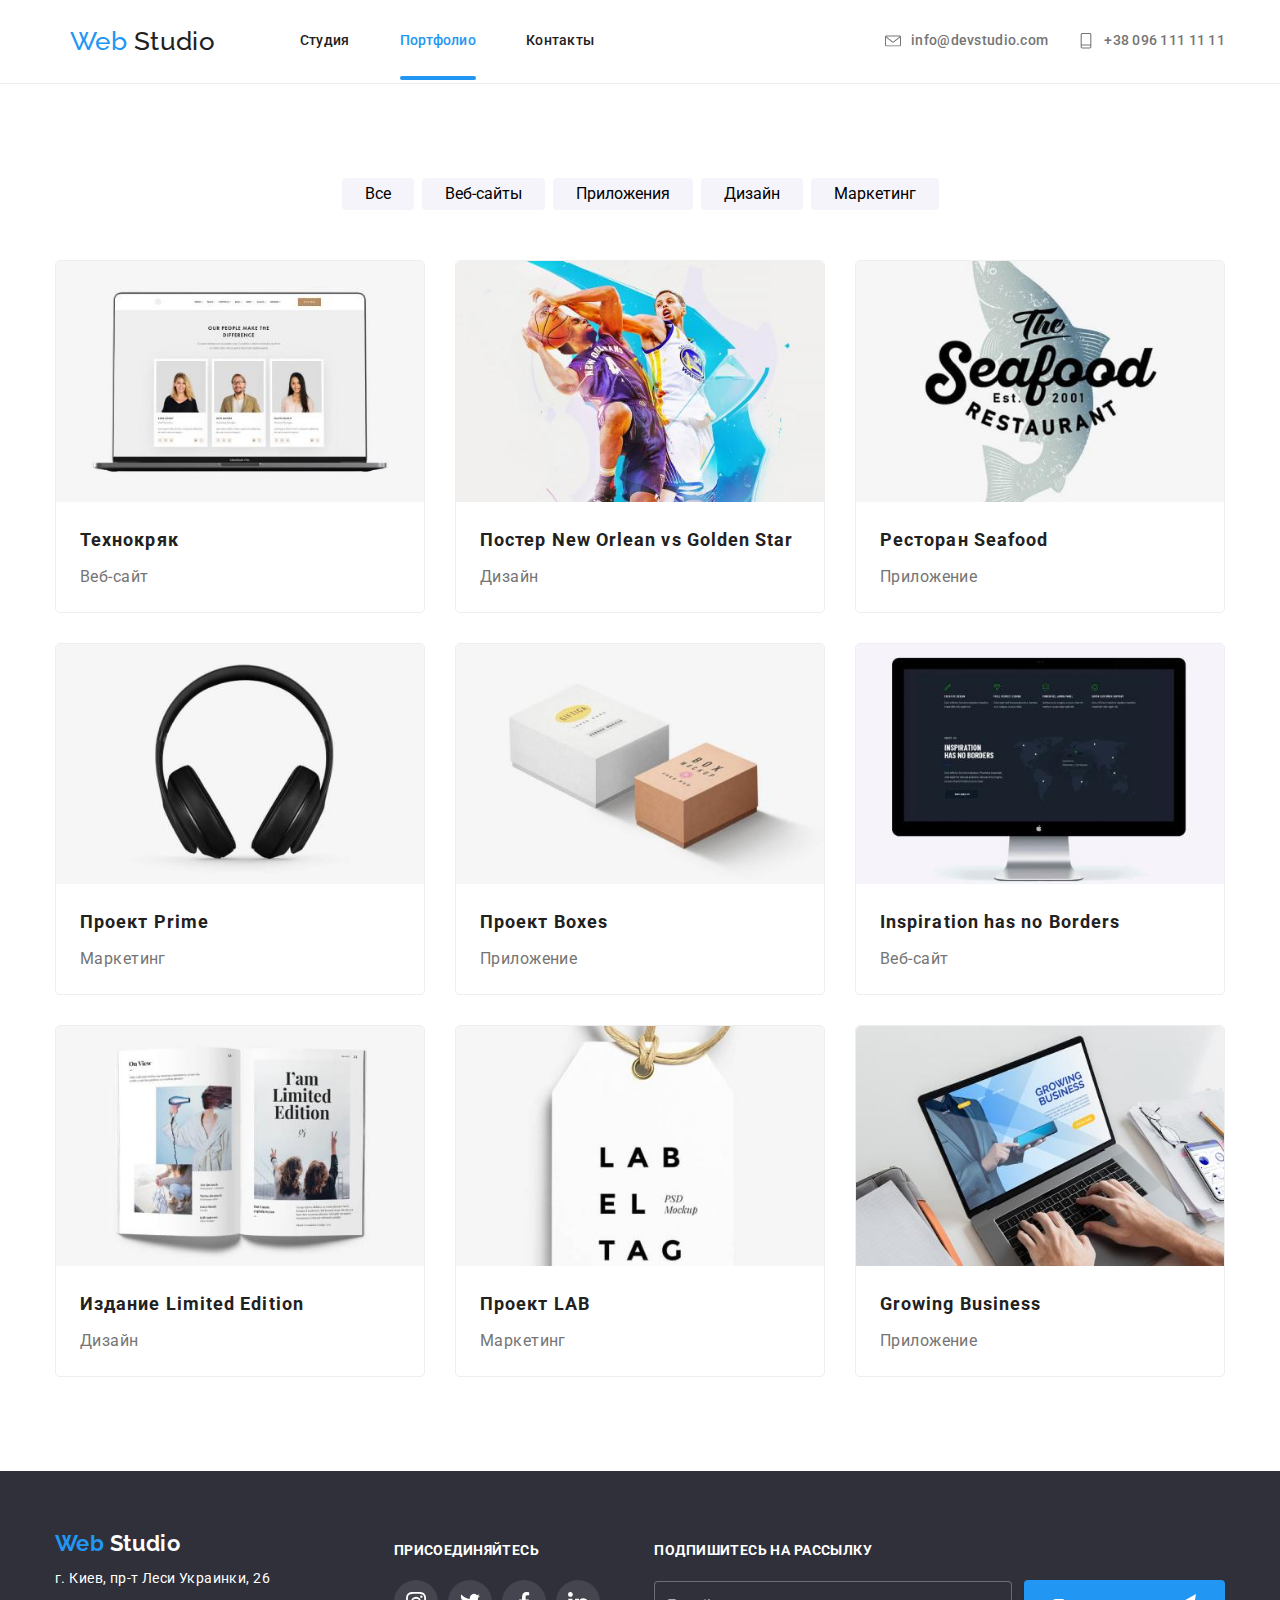
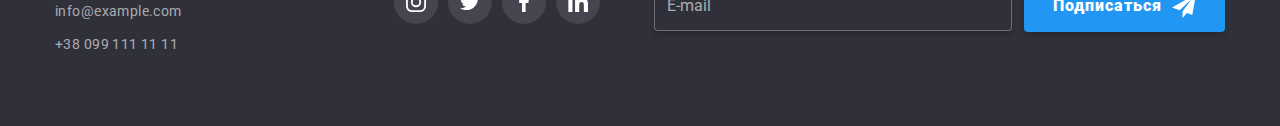
==== commit d4e40d5b: "\" ====
--- a/portfolio.html
+++ b/portfolio.html
@@ -100,7 +100,7 @@
                     ./images/portfolio-img/note/note 370w,
                     ./images/portfolio-img/note/noteN@2x.webp 740w,
                     ./images/portfolio-img/note/noteN@3x.webp 1110w"
-                    media="(max-width: 1599px)"
+                    media="(max-width: 1200px)"
                     type="image/webp"
                   />
                   <img
@@ -145,7 +145,7 @@
                     ./images/portfolio-img/bask/bask 370w,
                     ./images/portfolio-img/bask/baskN@2x.webp 740w,
                     ./images/portfolio-img/bask/baskN@3x.webp 1110w"
-                    media="(max-width: 1599px)"
+                    media="(max-width: 1200px)"
                     type="image/webp"
                   />
                   <img
@@ -190,7 +190,7 @@
                     ./images/portfolio-img/rest/rest 370w,
                     ./images/portfolio-img/rest/restN@2x.webp 740w,
                     ./images/portfolio-img/rest/restN@3x.webp 1110w"
-                    media="(max-width: 1599px)"
+                    media="(max-width: 1200px)"
                     type="image/webp"
                   />
                   <img
@@ -234,7 +234,7 @@
                     ./images/portfolio-img/headp/headp 370w,
                     ./images/portfolio-img/headp/headpN@2x.webp 740w,
                     ./images/portfolio-img/headp/headpN@3x.webp 1110w"
-                    media="(max-width: 1599px)"
+                    media="(max-width: 1200px)"
                     type="image/webp"
                   />
                   <img
@@ -279,7 +279,7 @@
                     ./images/portfolio-img/box/box 370w,
                     ./images/portfolio-img/box/boxN@2x.webp 740w,
                     ./images/portfolio-img/box/boxN@3x.webp 1110w"
-                    media="(max-width: 1599px)"
+                    media="(max-width: 1200px)"
                     type="image/webp"
                   />
                   <img
@@ -324,7 +324,7 @@
                     ./images/portfolio-img/insp/insp 370w,
                     ./images/portfolio-img/insp/inspN@2x.webp 740w,
                     ./images/portfolio-img/insp/inspN@3x.webp 1110w"
-                    media="(max-width: 1599px)"
+                    media="(max-width: 1200px)"
                     type="image/webp"
                   />
                   <img
@@ -369,7 +369,7 @@
                     ./images/portfolio-img/limit/limit 370w,
                     ./images/portfolio-img/limit/limitN@2x.webp 740w,
                     ./images/portfolio-img/limit/limitN@3x.webp 1110w"
-                    media="(max-width: 1599px)"
+                    media="(max-width: 1200px)"
                     type="image/webp"
                   />
                   <img
@@ -414,7 +414,7 @@
                     ./images/portfolio-img/lab/lab 370w,
                     ./images/portfolio-img/lab/labN@2x.webp 740w,
                     ./images/portfolio-img/lab/labN@3x.webp 1110w"
-                    media="(max-width: 1599px)"
+                    media="(max-width: 1200px)"
                     type="image/webp"
                   />
                   <img
@@ -459,7 +459,7 @@
                     ./images/portfolio-img/gb/gb 370w,
                     ./images/portfolio-img/gb/gbN@2x.webp 740w,
                     ./images/portfolio-img/gb/gbN@3x.webp 1110w"
-                    media="(max-width: 1599px)"
+                    media="(max-width: 1200px)"
                     type="image/webp"
                   />
                   <img
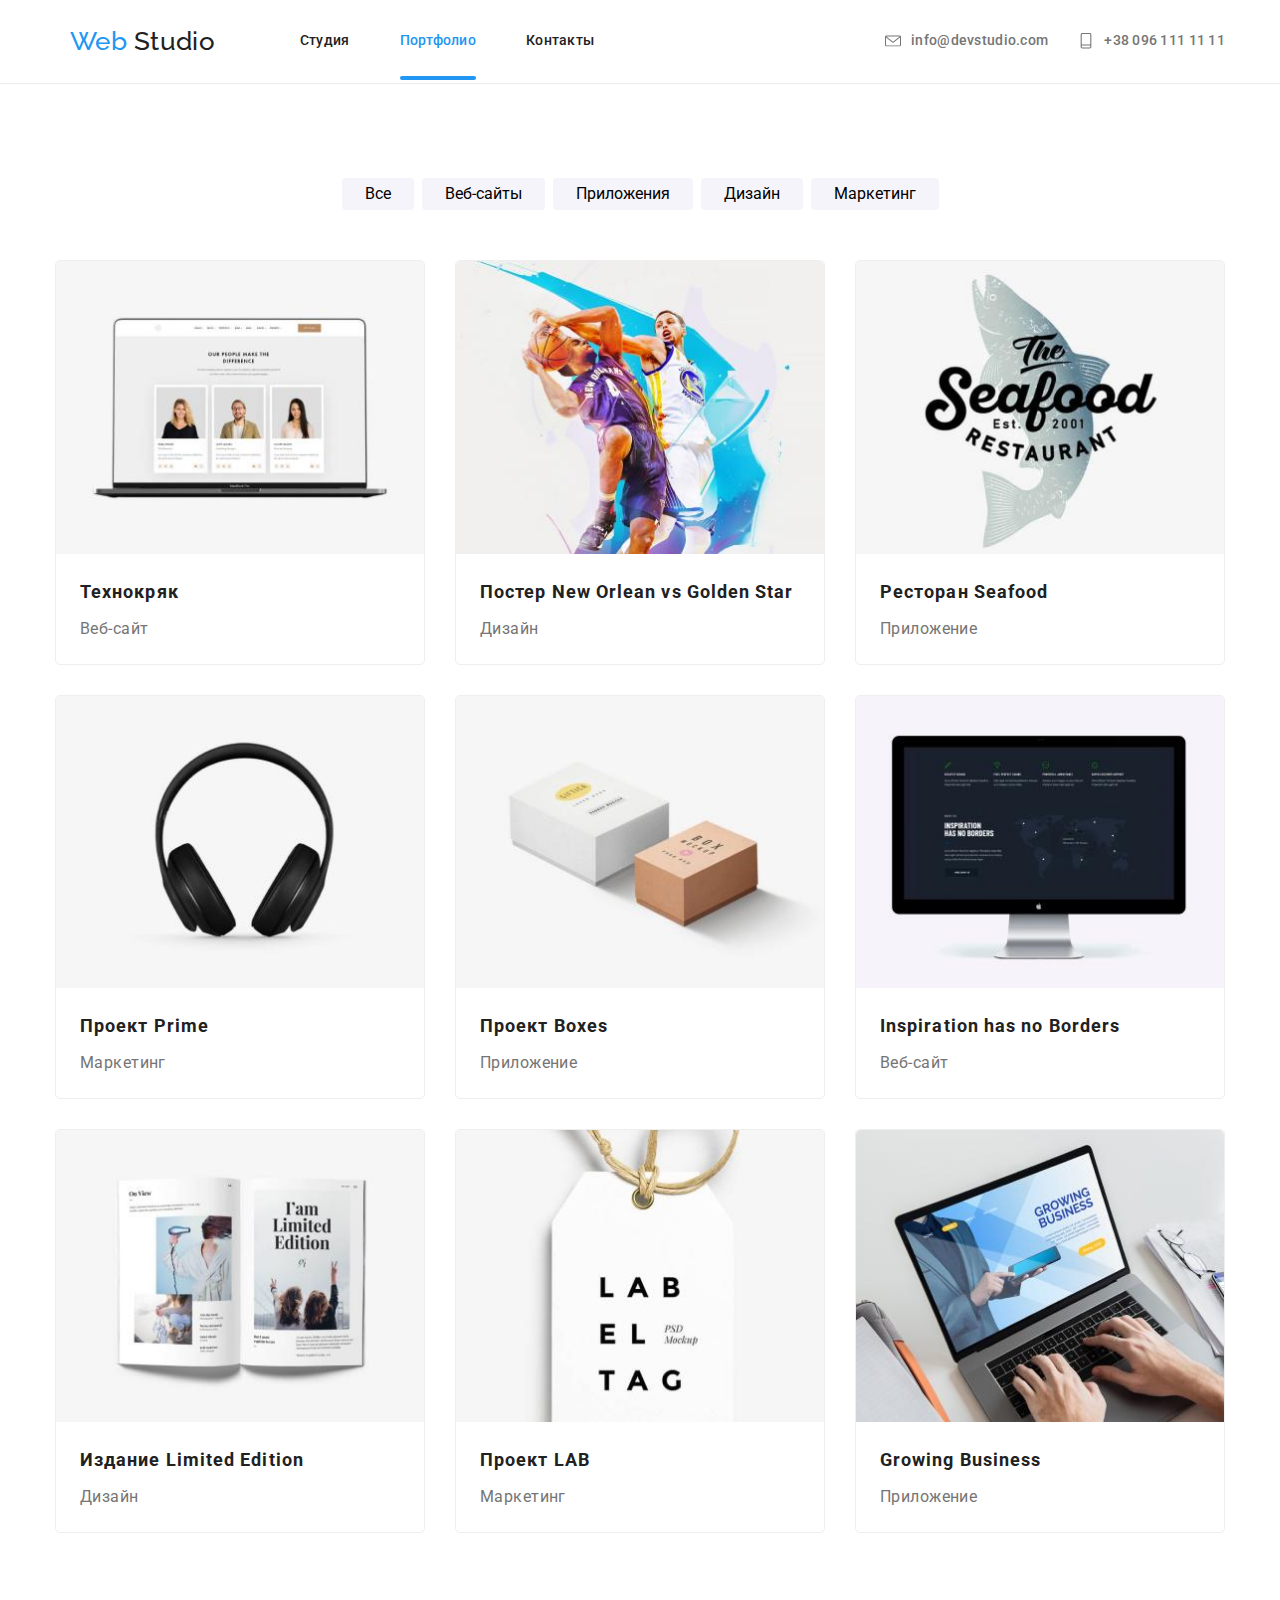
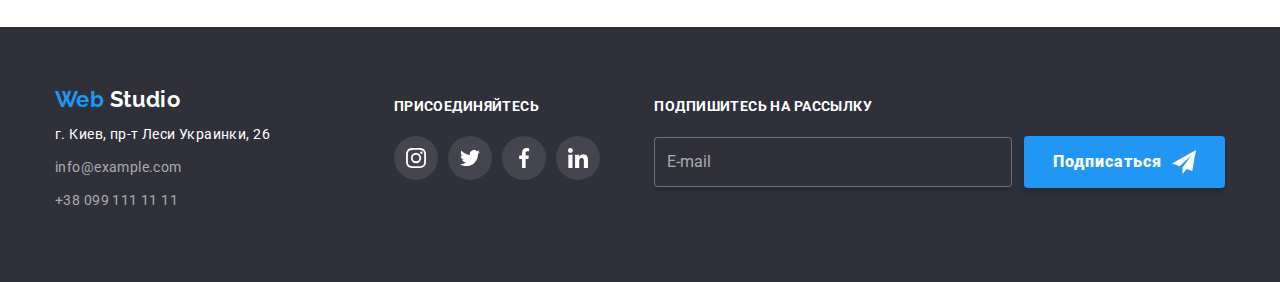
==== commit 44e8e623: "vw" ====
--- a/portfolio.html
+++ b/portfolio.html
@@ -97,14 +97,14 @@
                   />
                   <source
                     srcset="
-                    ./images/portfolio-img/note/note 370w,
+                    ./images/portfolio-img/note/noteN 370w,
                     ./images/portfolio-img/note/noteN@2x.webp 740w,
                     ./images/portfolio-img/note/noteN@3x.webp 1110w"
                     media="(max-width: 1200px)"
                     type="image/webp"
                   />
                   <img
-                    src="./images/portfolio-img/note/note.jpg"
+                    src="./images/portfolio-img/note/noteN.jpg"
                     alt="Технокряк"
                   />
                 </picture>
@@ -142,14 +142,14 @@
                   />
                   <source
                     srcset="
-                    ./images/portfolio-img/bask/bask 370w,
+                    ./images/portfolio-img/bask/baskN 370w,
                     ./images/portfolio-img/bask/baskN@2x.webp 740w,
                     ./images/portfolio-img/bask/baskN@3x.webp 1110w"
                     media="(max-width: 1200px)"
                     type="image/webp"
                   />
                   <img
-                    src="./images/portfolio-img/bask/bask.jpg"
+                    src="./images/portfolio-img/bask/baskN.jpg"
                     alt="Постер New Orlean vs Golden Star"
                   />
                 </picture>
@@ -187,14 +187,14 @@
                   />
                   <source
                     srcset="
-                    ./images/portfolio-img/rest/rest 370w,
+                    ./images/portfolio-img/rest/restN 370w,
                     ./images/portfolio-img/rest/restN@2x.webp 740w,
                     ./images/portfolio-img/rest/restN@3x.webp 1110w"
                     media="(max-width: 1200px)"
                     type="image/webp"
                   />
                   <img
-                    src="./images/portfolio-img/rest/rest.jpg"
+                    src="./images/portfolio-img/rest/restN.jpg"
                     alt="Ресторан Seafood"
                   />
                 </picture>
@@ -231,14 +231,14 @@
                   />
                   <source
                     srcset="
-                    ./images/portfolio-img/headp/headp 370w,
+                    ./images/portfolio-img/headp/headpN 370w,
                     ./images/portfolio-img/headp/headpN@2x.webp 740w,
                     ./images/portfolio-img/headp/headpN@3x.webp 1110w"
                     media="(max-width: 1200px)"
                     type="image/webp"
                   />
                   <img
-                    src="./images/portfolio-img/headp/headp.jpg"
+                    src="./images/portfolio-img/headp/headpN.jpg"
                     alt="Проект Prime"
                   />
                 </picture>
@@ -260,9 +260,9 @@
                 <picture>
                   <source
                     srcset="
-                    ./images/portfolio-img/headp/headp.webp 450w,
-                    ./images/portfolio-img/headp/headp@2x.webp 900w,
-                    ./images/portfolio-img/headp/headp@3x.webp 1350w"
+                    ./images/portfolio-img/box/box.webp 450w,
+                    ./images/portfolio-img/box/box@2x.webp 900w,
+                    ./images/portfolio-img/box/box@3x.webp 1350w"
                     media="(max-width: 479px)"
                     type="image/webp"
                   />
@@ -276,14 +276,14 @@
                   />
                   <source
                     srcset="
-                    ./images/portfolio-img/box/box 370w,
+                    ./images/portfolio-img/box/boxN 370w,
                     ./images/portfolio-img/box/boxN@2x.webp 740w,
                     ./images/portfolio-img/box/boxN@3x.webp 1110w"
                     media="(max-width: 1200px)"
                     type="image/webp"
                   />
                   <img
-                    src="./images/portfolio-img/box/box.jpg"
+                    src="./images/portfolio-img/box/boxN.jpg"
                     alt="Проект Boxes"
                   />
                 </picture>
@@ -321,14 +321,14 @@
                   />
                   <source
                     srcset="
-                    ./images/portfolio-img/insp/insp 370w,
+                    ./images/portfolio-img/insp/inspN 370w,
                     ./images/portfolio-img/insp/inspN@2x.webp 740w,
                     ./images/portfolio-img/insp/inspN@3x.webp 1110w"
                     media="(max-width: 1200px)"
                     type="image/webp"
                   />
                   <img
-                    src="./images/portfolio-img/insp/insp.jpg"
+                    src="./images/portfolio-img/insp/inspN.jpg"
                     alt="Inspiration has no Borders"
                   />
                 </picture>
@@ -366,14 +366,14 @@
                   />
                   <source
                     srcset="
-                    ./images/portfolio-img/limit/limit 370w,
+                    ./images/portfolio-img/limit/limitN 370w,
                     ./images/portfolio-img/limit/limitN@2x.webp 740w,
                     ./images/portfolio-img/limit/limitN@3x.webp 1110w"
                     media="(max-width: 1200px)"
                     type="image/webp"
                   />
                   <img
-                    src="./images/portfolio-img/limit/limit.jpg"
+                    src="./images/portfolio-img/limit/limitN.jpg"
                     alt="Издание Limited Edition"
                   />
                 </picture>
@@ -411,14 +411,14 @@
                   />
                   <source
                     srcset="
-                    ./images/portfolio-img/lab/lab 370w,
+                    ./images/portfolio-img/lab/labN 370w,
                     ./images/portfolio-img/lab/labN@2x.webp 740w,
                     ./images/portfolio-img/lab/labN@3x.webp 1110w"
                     media="(max-width: 1200px)"
                     type="image/webp"
                   />
                   <img
-                    src="./images/portfolio-img/lab/lab.jpg"
+                    src="./images/portfolio-img/lab/labN.jpg"
                     alt="Проект LAB"
                   />
                 </picture>
@@ -456,14 +456,14 @@
                   />
                   <source
                     srcset="
-                    ./images/portfolio-img/gb/gb 370w,
+                    ./images/portfolio-img/gb/gbN 370w,
                     ./images/portfolio-img/gb/gbN@2x.webp 740w,
                     ./images/portfolio-img/gb/gbN@3x.webp 1110w"
                     media="(max-width: 1200px)"
                     type="image/webp"
                   />
                   <img
-                    src="./images/portfolio-img/gb/gb.jpg"
+                    src="./images/portfolio-img/gb/gbN.jpg"
                     alt="Growing Business"
                   />
                 </picture>
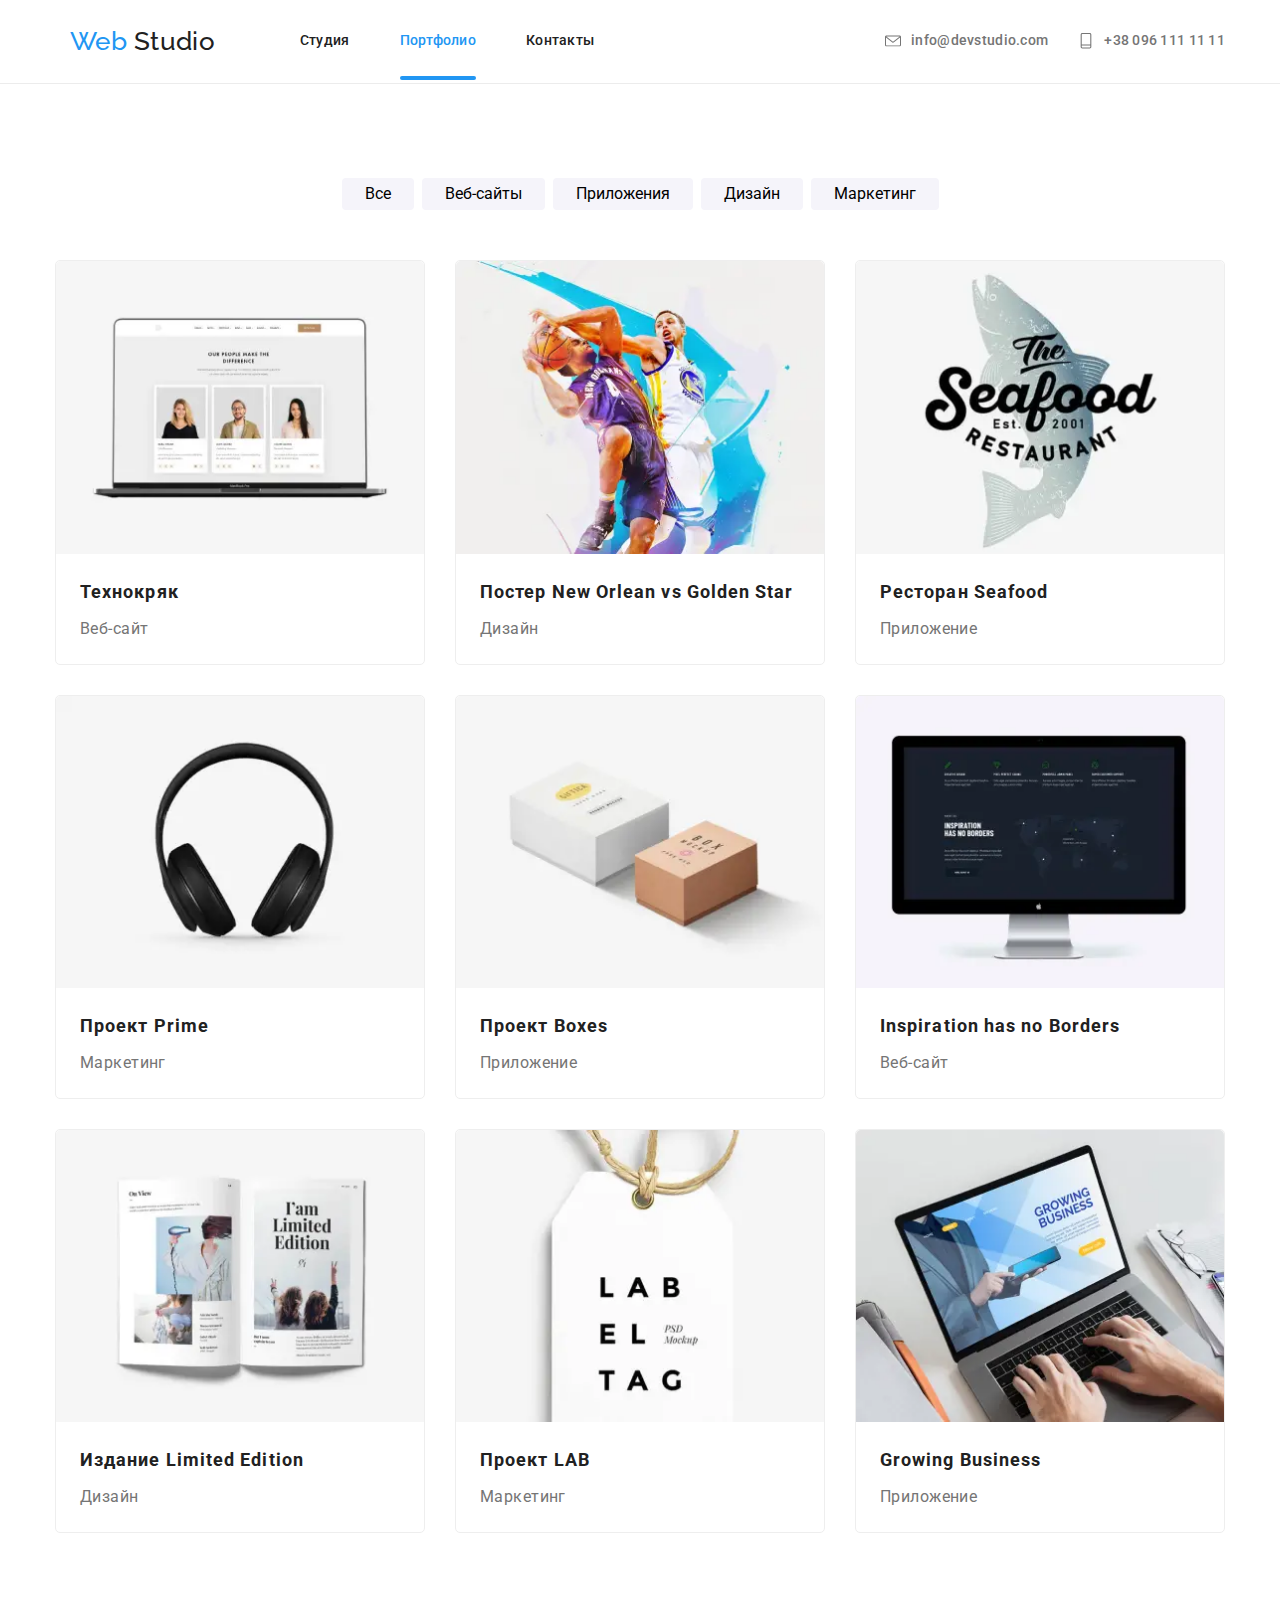
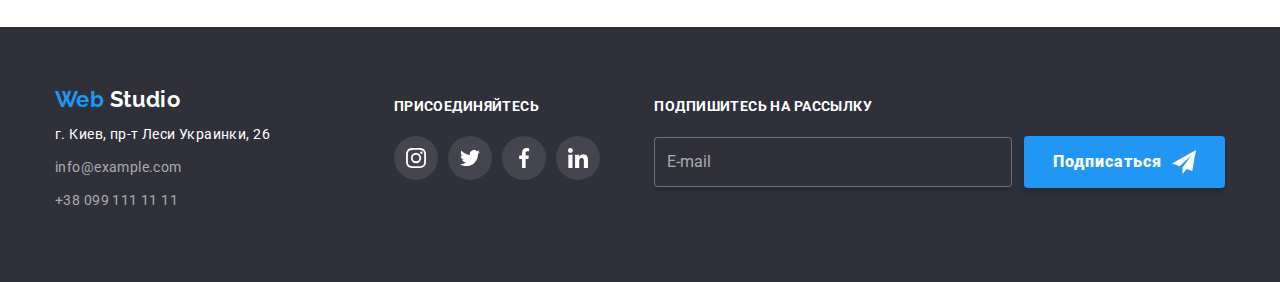
==== commit f71d1a55: "x" ====
--- a/portfolio.html
+++ b/portfolio.html
@@ -81,26 +81,26 @@
                 <picture>
                   <source
                     srcset="
-                    ./images/portfolio-img/note/note.webp 450w,
-                    ./images/portfolio-img/note/note@2x.webp 900w,
-                    ./images/portfolio-img/note/note@3x.webp 1350w"
-                    media="(max-width: 479px)"
-                    type="image/webp"
-                  />
-                  <source
-                    srcset="
-                    ./images/portfolio-img/note/noteT.webp 354w,
-                    ./images/portfolio-img/note/noteT@2x.webp 708w,
-                    ./images/portfolio-img/note/noteT@3x.webp 1062w"
-                    media="(max-width: 767px)"
-                    type="image/webp"
-                  />
-                  <source
-                    srcset="
-                    ./images/portfolio-img/note/noteN 370w,
-                    ./images/portfolio-img/note/noteN@2x.webp 740w,
-                    ./images/portfolio-img/note/noteN@3x.webp 1110w"
-                    media="(max-width: 1200px)"
+                    ./images/portfolio-img/note/note.webp,
+                    ./images/portfolio-img/note/note@2x.webp 2x,
+                    ./images/portfolio-img/note/note@3x.webp 3x"
+                    media="(max-width: 767px)"
+                    type="image/webp"
+                  />
+                  <source
+                    srcset="
+                    ./images/portfolio-img/note/noteT.webp,
+                    ./images/portfolio-img/note/noteT@2x.webp 2x,
+                    ./images/portfolio-img/note/noteT@3x.webp 3x"
+                    media="(min-width: 768px) and (max-width: 1199px)"
+                    type="image/webp"
+                  />
+                  <source
+                    srcset="
+                    ./images/portfolio-img/note/noteN.webp,
+                    ./images/portfolio-img/note/noteN@2x.webp 2x,
+                    ./images/portfolio-img/note/noteN@3x.webp 3x"
+                    media="(min-width: 1200px)"
                     type="image/webp"
                   />
                   <img
@@ -126,26 +126,26 @@
                 <picture>
                   <source
                     srcset="
-                    ./images/portfolio-img/bask/bask.webp 450w,
-                    ./images/portfolio-img/bask/bask@2x.webp 900w,
-                    ./images/portfolio-img/bask/bask@3x.webp 1350w"
-                    media="(max-width: 479px)"
-                    type="image/webp"
-                  />
-                  <source
-                    srcset="
-                    ./images/portfolio-img/bask/baskT.webp 354w,
-                    ./images/portfolio-img/bask/baskT@2x.webp 708w,
-                    ./images/portfolio-img/bask/baskT@3x.webp 1062w"
-                    media="(max-width: 767px)"
-                    type="image/webp"
-                  />
-                  <source
-                    srcset="
-                    ./images/portfolio-img/bask/baskN 370w,
-                    ./images/portfolio-img/bask/baskN@2x.webp 740w,
-                    ./images/portfolio-img/bask/baskN@3x.webp 1110w"
-                    media="(max-width: 1200px)"
+                    ./images/portfolio-img/bask/bask.webp,
+                    ./images/portfolio-img/bask/bask@2x.webp 2x,
+                    ./images/portfolio-img/bask/bask@3x.webp 3x"
+                    media="(max-width: 767px)"
+                    type="image/webp"
+                  />
+                  <source
+                    srcset="
+                    ./images/portfolio-img/bask/baskT.webp,
+                    ./images/portfolio-img/bask/baskT@2x.webp 2x,
+                    ./images/portfolio-img/bask/baskT@3x.webp 3x"
+                    media="(min-width: 768px) and (max-width: 1199px)"
+                    type="image/webp"
+                  />
+                  <source
+                    srcset="
+                    ./images/portfolio-img/bask/baskN.webp,
+                    ./images/portfolio-img/bask/baskN@2x.webp 2x,
+                    ./images/portfolio-img/bask/baskN@3x.webp 3x"
+                    media="(min-width: 1200px)"
                     type="image/webp"
                   />
                   <img
@@ -171,26 +171,26 @@
                 <picture>
                   <source
                     srcset="
-                    ./images/portfolio-img/rest/rest.webp 450w,
-                    ./images/portfolio-img/rest/rest@2x.webp 900w,
-                    ./images/portfolio-img/rest/rest@3x.webp 1350w"
-                    media="(max-width: 479px)"
-                    type="image/webp"
-                  />
-                  <source
-                    srcset="
-                    ./images/portfolio-img/rest/restT.webp 354w,
-                    ./images/portfolio-img/rest/restT@2x.webp 708w,
-                    ./images/portfolio-img/rest/restT@3x.webp 1062w"
-                    media="(max-width: 767px)"
-                    type="image/webp"
-                  />
-                  <source
-                    srcset="
-                    ./images/portfolio-img/rest/restN 370w,
-                    ./images/portfolio-img/rest/restN@2x.webp 740w,
-                    ./images/portfolio-img/rest/restN@3x.webp 1110w"
-                    media="(max-width: 1200px)"
+                    ./images/portfolio-img/rest/rest.webp,
+                    ./images/portfolio-img/rest/rest@2x.webp 2x,
+                    ./images/portfolio-img/rest/rest@3x.webp 3x"
+                    media="(max-width: 767px)"
+                    type="image/webp"
+                  />
+                  <source
+                    srcset="
+                    ./images/portfolio-img/rest/restT.webp,
+                    ./images/portfolio-img/rest/restT@2x.webp 2x,
+                    ./images/portfolio-img/rest/restT@3x.webp 3x"
+                    media="(min-width: 768px) and (max-width: 1199px)"
+                    type="image/webp"
+                  />
+                  <source
+                    srcset="
+                    ./images/portfolio-img/rest/restN.webp,
+                    ./images/portfolio-img/rest/restN@2x.webp 2x,
+                    ./images/portfolio-img/rest/restN@3x.webp 3x"
+                    media="(min-width: 1200px)"
                     type="image/webp"
                   />
                   <img
@@ -215,26 +215,26 @@
                 <picture>
                   <source
                     srcset="
-                    ./images/portfolio-img/headp/headp.webp 450w,
-                    ./images/portfolio-img/headp/headp@2x.webp 900w,
-                    ./images/portfolio-img/headp/headp@3x.webp 1350w"
-                    media="(max-width: 479px)"
-                    type="image/webp"
-                  />
-                  <source
-                    srcset="
-                    ./images/portfolio-img/headp/headpT.webp 354w,
-                    ./images/portfolio-img/headp/headpT@2x.webp 708w,
-                    ./images/portfolio-img/headp/headpT@3x.webp 1062w"
-                    media="(max-width: 767px)"
-                    type="image/webp"
-                  />
-                  <source
-                    srcset="
-                    ./images/portfolio-img/headp/headpN 370w,
-                    ./images/portfolio-img/headp/headpN@2x.webp 740w,
-                    ./images/portfolio-img/headp/headpN@3x.webp 1110w"
-                    media="(max-width: 1200px)"
+                    ./images/portfolio-img/headp/headp.webp,
+                    ./images/portfolio-img/headp/headp@2x.webp 2x,
+                    ./images/portfolio-img/headp/headp@3x.webp 3x"
+                    media="(max-width: 767px)"
+                    type="image/webp"
+                  />
+                  <source
+                    srcset="
+                    ./images/portfolio-img/headp/headpT.webp,
+                    ./images/portfolio-img/headp/headpT@2x.webp 2x,
+                    ./images/portfolio-img/headp/headpT@3x.webp 3x"
+                    media="(min-width: 768px) and (max-width: 1199px)"
+                    type="image/webp"
+                  />
+                  <source
+                    srcset="
+                    ./images/portfolio-img/headp/headpN.webp,
+                    ./images/portfolio-img/headp/headpN@2x.webp 2x,
+                    ./images/portfolio-img/headp/headpN@3x.webp 3x"
+                    media="(min-width: 1200px)"
                     type="image/webp"
                   />
                   <img
@@ -260,26 +260,26 @@
                 <picture>
                   <source
                     srcset="
-                    ./images/portfolio-img/box/box.webp 450w,
-                    ./images/portfolio-img/box/box@2x.webp 900w,
-                    ./images/portfolio-img/box/box@3x.webp 1350w"
-                    media="(max-width: 479px)"
-                    type="image/webp"
-                  />
-                  <source
-                    srcset="
-                    ./images/portfolio-img/box/boxT.webp 354w,
-                    ./images/portfolio-img/box/boxT@2x.webp 708w,
-                    ./images/portfolio-img/box/boxT@3x.webp 1062w"
-                    media="(max-width: 767px)"
-                    type="image/webp"
-                  />
-                  <source
-                    srcset="
-                    ./images/portfolio-img/box/boxN 370w,
-                    ./images/portfolio-img/box/boxN@2x.webp 740w,
-                    ./images/portfolio-img/box/boxN@3x.webp 1110w"
-                    media="(max-width: 1200px)"
+                    ./images/portfolio-img/box/box.webp,
+                    ./images/portfolio-img/box/box@2x.webp 2x,
+                    ./images/portfolio-img/box/box@3x.webp 3x"
+                    media="(max-width: 767px)"
+                    type="image/webp"
+                  />
+                  <source
+                    srcset="
+                    ./images/portfolio-img/box/boxT.webp,
+                    ./images/portfolio-img/box/boxT@2x.webp 2x,
+                    ./images/portfolio-img/box/boxT@3x.webp 3x"
+                    media="(min-width: 768px) and (max-width: 1199px)"
+                    type="image/webp"
+                  />
+                  <source
+                    srcset="
+                    ./images/portfolio-img/box/boxN.webp,
+                    ./images/portfolio-img/box/boxN@2x.webp 2x,
+                    ./images/portfolio-img/box/boxN@3x.webp 3x"
+                    media="(min-width: 1200px)"
                     type="image/webp"
                   />
                   <img
@@ -305,26 +305,26 @@
                 <picture>
                   <source
                     srcset="
-                    ./images/portfolio-img/insp/insp.webp 450w,
-                    ./images/portfolio-img/insp/insp@2x.webp 900w,
-                    ./images/portfolio-img/insp/insp@3x.webp 1350w"
-                    media="(max-width: 479px)"
-                    type="image/webp"
-                  />
-                  <source
-                    srcset="
-                    ./images/portfolio-img/insp/inspT.webp 354w,
-                    ./images/portfolio-img/insp/inspT@2x.webp 708w,
-                    ./images/portfolio-img/insp/inspT@3x.webp 1062w"
-                    media="(max-width: 767px)"
-                    type="image/webp"
-                  />
-                  <source
-                    srcset="
-                    ./images/portfolio-img/insp/inspN 370w,
-                    ./images/portfolio-img/insp/inspN@2x.webp 740w,
-                    ./images/portfolio-img/insp/inspN@3x.webp 1110w"
-                    media="(max-width: 1200px)"
+                    ./images/portfolio-img/insp/insp.webp,
+                    ./images/portfolio-img/insp/insp@2x.webp 2x,
+                    ./images/portfolio-img/insp/insp@3x.webp 3x"
+                    media="(max-width: 767px)"
+                    type="image/webp"
+                  />
+                  <source
+                    srcset="
+                    ./images/portfolio-img/insp/inspT.webp,
+                    ./images/portfolio-img/insp/inspT@2x.webp 2x,
+                    ./images/portfolio-img/insp/inspT@3x.webp 3x"
+                    media="(min-width: 768px) and (max-width: 1199px)"
+                    type="image/webp"
+                  />
+                  <source
+                    srcset="
+                    ./images/portfolio-img/insp/inspN.webp,
+                    ./images/portfolio-img/insp/inspN@2x.webp 2x,
+                    ./images/portfolio-img/insp/inspN@3x.webp 3x"
+                    media="(min-width: 1200px)"
                     type="image/webp"
                   />
                   <img
@@ -350,26 +350,26 @@
                 <picture>
                   <source
                     srcset="
-                    ./images/portfolio-img/limit/limit.webp 450w,
-                    ./images/portfolio-img/limit/limit@2x.webp 900w,
-                    ./images/portfolio-img/limit/limit@3x.webp 1350w"
-                    media="(max-width: 479px)"
-                    type="image/webp"
-                  />
-                  <source
-                    srcset="
-                    ./images/portfolio-img/limit/limitT.webp 354w,
-                    ./images/portfolio-img/limit/limitT@2x.webp 708w,
-                    ./images/portfolio-img/limit/limitT@3x.webp 1062w"
-                    media="(max-width: 767px)"
-                    type="image/webp"
-                  />
-                  <source
-                    srcset="
-                    ./images/portfolio-img/limit/limitN 370w,
-                    ./images/portfolio-img/limit/limitN@2x.webp 740w,
-                    ./images/portfolio-img/limit/limitN@3x.webp 1110w"
-                    media="(max-width: 1200px)"
+                    ./images/portfolio-img/limit/limit.webp,
+                    ./images/portfolio-img/limit/limit@2x.webp 2x,
+                    ./images/portfolio-img/limit/limit@3x.webp 3x"
+                    media="(max-width: 767px)"
+                    type="image/webp"
+                  />
+                  <source
+                    srcset="
+                    ./images/portfolio-img/limit/limitT.webp,
+                    ./images/portfolio-img/limit/limitT@2x.webp 2x,
+                    ./images/portfolio-img/limit/limitT@3x.webp 3x"
+                    media="(min-width: 768px) and (max-width: 1199px)"
+                    type="image/webp"
+                  />
+                  <source
+                    srcset="
+                    ./images/portfolio-img/limit/limitN.webp,
+                    ./images/portfolio-img/limit/limitN@2x.webp 2x,
+                    ./images/portfolio-img/limit/limitN@3x.webp 3x"
+                    media="(min-width: 1200px)"
                     type="image/webp"
                   />
                   <img
@@ -395,26 +395,26 @@
                 <picture>
                   <source
                     srcset="
-                    ./images/portfolio-img/lab/lab.webp 450w,
-                    ./images/portfolio-img/lab/lab@2x.webp 900w,
-                    ./images/portfolio-img/lab/lab@3x.webp 1350w"
-                    media="(max-width: 479px)"
-                    type="image/webp"
-                  />
-                  <source
-                    srcset="
-                    ./images/portfolio-img/lab/labT.webp 354w,
-                    ./images/portfolio-img/lab/labT@2x.webp 708w,
-                    ./images/portfolio-img/lab/labT@3x.webp 1062w"
-                    media="(max-width: 767px)"
-                    type="image/webp"
-                  />
-                  <source
-                    srcset="
-                    ./images/portfolio-img/lab/labN 370w,
-                    ./images/portfolio-img/lab/labN@2x.webp 740w,
-                    ./images/portfolio-img/lab/labN@3x.webp 1110w"
-                    media="(max-width: 1200px)"
+                    ./images/portfolio-img/lab/lab.webp,
+                    ./images/portfolio-img/lab/lab@2x.webp 2x,
+                    ./images/portfolio-img/lab/lab@3x.webp 3x"
+                    media="(max-width: 767px)"
+                    type="image/webp"
+                  />
+                  <source
+                    srcset="
+                    ./images/portfolio-img/lab/labT.webp,
+                    ./images/portfolio-img/lab/labT@2x.webp 2x,
+                    ./images/portfolio-img/lab/labT@3x.webp 3x"
+                    media="(min-width: 768px) and (max-width: 1199px)"
+                    type="image/webp"
+                  />
+                  <source
+                    srcset="
+                    ./images/portfolio-img/lab/labN.webp,
+                    ./images/portfolio-img/lab/labN@2x.webp 2x,
+                    ./images/portfolio-img/lab/labN@3x.webp 3x"
+                    media="(min-width: 1200px)"
                     type="image/webp"
                   />
                   <img
@@ -440,26 +440,26 @@
                 <picture>
                   <source
                     srcset="
-                    ./images/portfolio-img/gb/gb.webp 450w,
-                    ./images/portfolio-img/gb/gb@2x.webp 900w,
-                    ./images/portfolio-img/gb/gb@3x.webp 1350w"
-                    media="(max-width: 479px)"
-                    type="image/webp"
-                  />
-                  <source
-                    srcset="
-                    ./images/portfolio-img/gb/gbT.webp 354w,
-                    ./images/portfolio-img/gb/gbT@2x.webp 708w,
-                    ./images/portfolio-img/gb/gbT@3x.webp 1062w"
-                    media="(max-width: 767px)"
-                    type="image/webp"
-                  />
-                  <source
-                    srcset="
-                    ./images/portfolio-img/gb/gbN 370w,
-                    ./images/portfolio-img/gb/gbN@2x.webp 740w,
-                    ./images/portfolio-img/gb/gbN@3x.webp 1110w"
-                    media="(max-width: 1200px)"
+                    ./images/portfolio-img/gb/gb.webp,
+                    ./images/portfolio-img/gb/gb@2x.webp 2x,
+                    ./images/portfolio-img/gb/gb@3x.webp 3x"
+                    media="(max-width: 767px)"
+                    type="image/webp"
+                  />
+                  <source
+                    srcset="
+                    ./images/portfolio-img/gb/gbT.webp,
+                    ./images/portfolio-img/gb/gbT@2x.webp 2x,
+                    ./images/portfolio-img/gb/gbT@3x.webp 3x"
+                    media="(min-width: 768px) and (max-width: 1199px)"
+                    type="image/webp"
+                  />
+                  <source
+                    srcset="
+                    ./images/portfolio-img/gb/gbN.webp,
+                    ./images/portfolio-img/gb/gbN@2x.webp 2x,
+                    ./images/portfolio-img/gb/gbN@3x.webp 3x"
+                    media="(min-width: 1200px)"
                     type="image/webp"
                   />
                   <img
